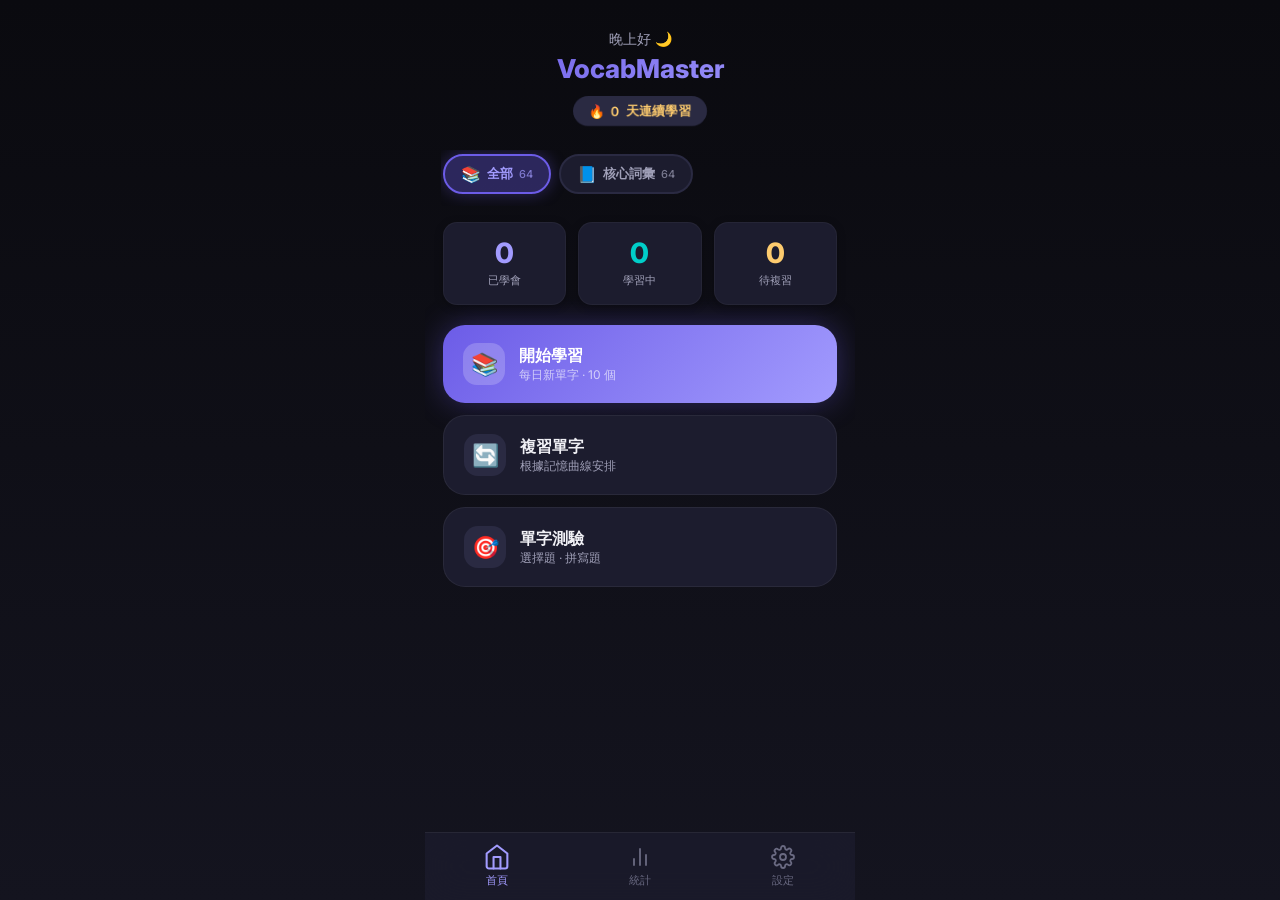
==== index.html @ f0d04a96 "Add files via upload" ====
<!DOCTYPE html>
<html lang="zh-TW" data-theme="dark">
<head>
  <meta charset="UTF-8">
  <meta name="viewport" content="width=device-width, initial-scale=1.0, viewport-fit=cover, user-scalable=no, maximum-scale=1">
  <meta name="apple-mobile-web-app-capable" content="yes">
  <meta name="apple-mobile-web-app-status-bar-style" content="black-translucent">
  <meta name="theme-color" content="#0a0a0f">
  <meta name="description" content="VocabMaster — 在語境中高效記憶英語單字的智能背單字應用">
  <title>VocabMaster 背單字</title>
  <link rel="manifest" href="manifest.json">
  <link rel="icon" href="data:image/svg+xml,<svg xmlns='http://www.w3.org/2000/svg' viewBox='0 0 100 100'><text y='.9em' font-size='90'>📖</text></svg>">
  <link rel="apple-touch-icon" href="icons/icon-192.png">
  <link rel="stylesheet" href="style.css">
</head>
<body>
  <div id="app">
    <!-- ========== PAGES ========== -->
    <div class="pages">

      <!-- ── HOME ── -->
      <div id="page-home" class="page active">
        <div class="home-header">
          <p class="greeting" id="greeting">晚上好 👋</p>
          <h1>VocabMaster</h1>
          <div class="streak-badge" id="streak-badge">
            🔥 <span id="streak-count">0</span> 天連續學習
          </div>
        </div>

        <!-- 詞書選擇器 -->
        <div class="book-selector" id="book-selector">
          <!-- Dynamically filled -->
        </div>

        <div class="stats-grid">
          <div class="stat-card">
            <div class="stat-value" id="home-learned">0</div>
            <div class="stat-label">已學會</div>
          </div>
          <div class="stat-card">
            <div class="stat-value" id="home-learning">0</div>
            <div class="stat-label">學習中</div>
          </div>
          <div class="stat-card">
            <div class="stat-value" id="home-review">0</div>
            <div class="stat-label">待複習</div>
          </div>
        </div>

        <div class="action-btns">
          <button class="action-btn primary" id="btn-start-learn">
            <div class="btn-icon">📚</div>
            <div class="btn-text">
              開始學習
              <small>每日新單字 · <span id="daily-goal-display">10</span> 個</small>
            </div>
          </button>
          <button class="action-btn secondary" id="btn-start-review">
            <div class="btn-icon">🔄</div>
            <div class="btn-text">
              複習單字
              <small>根據記憶曲線安排</small>
            </div>
          </button>
          <button class="action-btn secondary" id="btn-start-quiz">
            <div class="btn-icon">🎯</div>
            <div class="btn-text">
              單字測驗
              <small>選擇題 · 拼寫題</small>
            </div>
          </button>
        </div>
      </div>

      <!-- ── LEARN ── -->
      <div id="page-learn" class="page">
        <div class="learn-header">
          <button class="back-btn" id="learn-back">←</button>
          <div class="progress-bar-container">
            <div class="progress-bar-fill" id="learn-progress" style="width: 0%"></div>
          </div>
          <span class="learn-counter" id="learn-counter">0/10</span>
        </div>

        <div id="learn-content">
          <!-- Dynamically filled -->
        </div>
      </div>

      <!-- ── QUIZ ── -->
      <div id="page-quiz" class="page">
        <div class="learn-header">
          <button class="back-btn" id="quiz-back">←</button>
          <div class="progress-bar-container">
            <div class="progress-bar-fill" id="quiz-progress" style="width: 0%"></div>
          </div>
          <span class="learn-counter" id="quiz-counter">0/10</span>
        </div>

        <div id="quiz-content">
          <!-- Dynamically filled -->
        </div>
      </div>

      <!-- ── STATS ── -->
      <div id="page-stats" class="page">
        <div class="stats-header">
          <h2>📊 學習統計</h2>
        </div>

        <div class="chart-container">
          <h3>過去 7 天學習量</h3>
          <canvas id="stats-chart"></canvas>
        </div>

        <div class="stats-grid" style="margin-bottom: 20px;">
          <div class="stat-card">
            <div class="stat-value" id="stats-total">0</div>
            <div class="stat-label">總單字量</div>
          </div>
          <div class="stat-card">
            <div class="stat-value" id="stats-mastered">0</div>
            <div class="stat-label">已掌握</div>
          </div>
          <div class="stat-card">
            <div class="stat-value" id="stats-accuracy">0%</div>
            <div class="stat-label">正確率</div>
          </div>
        </div>

        <div class="word-list-section">
          <h3>單字列表</h3>
          <div class="word-list-tabs">
            <button class="wl-tab active" data-filter="all">全部</button>
            <button class="wl-tab" data-filter="mastered">已掌握</button>
            <button class="wl-tab" data-filter="learning">學習中</button>
            <button class="wl-tab" data-filter="new">待學習</button>
          </div>
          <div class="word-list-items" id="word-list-items">
            <!-- Dynamically filled -->
          </div>
        </div>
      </div>

      <!-- ── SETTINGS ── -->
      <div id="page-settings" class="page">
        <div class="settings-header">
          <h2>⚙️ 設定</h2>
        </div>

        <div class="settings-group">
          <div class="setting-item">
            <div class="setting-label">
              <span>每日學習量</span>
              <small>每天學習的新單字數</small>
            </div>
            <div class="stepper">
              <button id="daily-minus">−</button>
              <span class="stepper-value" id="daily-value">10</span>
              <button id="daily-plus">+</button>
            </div>
          </div>
          <div class="setting-item">
            <div class="setting-label">
              <span>深色模式</span>
              <small>保護眼睛</small>
            </div>
            <label class="toggle">
              <input type="checkbox" id="toggle-dark" checked>
              <div class="toggle-slider"></div>
            </label>
          </div>
          <div class="setting-item">
            <div class="setting-label">
              <span>發音口音</span>
              <small>朗讀時的口音選擇</small>
            </div>
            <select class="setting-select" id="voice-select">
              <option value="en-US">美式英語</option>
              <option value="en-GB">英式英語</option>
            </select>
          </div>
          <div class="setting-item">
            <div class="setting-label">
              <span>自動發音</span>
              <small>顯示單字時自動朗讀</small>
            </div>
            <label class="toggle">
              <input type="checkbox" id="toggle-auto-speak" checked>
              <div class="toggle-slider"></div>
            </label>
          </div>
        </div>

        <!-- 詞書管理 -->
        <div class="book-manager">
          <h3>📚 詞書管理</h3>
          <p>將單字分類到不同詞書，有系統地學習。</p>
          <div class="book-list" id="book-list">
            <!-- Dynamically filled -->
          </div>
          <button class="import-btn" id="create-book-btn" style="margin-top:12px;">+ 建立新詞書</button>
        </div>

        <!-- Import Section -->
        <div class="import-section">
          <h3>📥 匯入單字庫</h3>
          <p>支援 CSV / JSON 格式，或直接貼上文字，輕鬆擴充你的單字庫。</p>

          <!-- 目標詞書選擇 -->
          <div class="import-target">
            <label for="import-target-book">匯入到詞書：</label>
            <select class="setting-select" id="import-target-book">
              <!-- Dynamically filled -->
            </select>
          </div>

          <div class="import-area" id="import-drop-area">
            <div class="import-icon">📂</div>
            <p>點擊選擇檔案或拖放到此處</p>
            <p style="font-size:12px; margin-top:6px; color:var(--text-muted);">支援 .csv / .json / .txt</p>
            <input type="file" id="import-file-input" accept=".csv,.json,.txt" style="display:none">
          </div>

          <div style="text-align:center; margin: 12px 0; color:var(--text-muted); font-size:13px;">— 或 —</div>

          <textarea class="import-textarea" id="import-textarea" placeholder="直接貼上單字，每行一個：&#10;word | 中文意思&#10;hello | 你好&#10;world | 世界"></textarea>

          <button class="import-btn" id="import-btn">匯入單字</button>

          <div id="import-result"></div>

          <div class="format-hint">
            <span style="font-size:13px; font-weight:600;">支援的格式：</span>
            <code>CSV: word,meaning
hello,你好
world,世界

TXT: word | meaning
hello | 你好

JSON: [{"word":"hello","meanings":["你好"]}]</code>
          </div>
        </div>

        <div class="settings-group" style="margin-top:20px;">
          <div class="setting-item">
            <div class="setting-label">
              <span style="color:var(--danger);">重設學習進度</span>
              <small>清除所有學習記錄</small>
            </div>
            <button class="import-btn" style="width:auto; padding:10px 20px; font-size:14px; background:linear-gradient(135deg,#ff6b6b,#ee5a24);" id="reset-btn">重設</button>
          </div>
        </div>
      </div>

    </div><!-- /pages -->

    <!-- ========== TAB BAR ========== -->
    <nav class="tab-bar">
      <button class="tab-btn active" data-page="home" id="tab-home">
        <svg viewBox="0 0 24 24"><path d="M3 9l9-7 9 7v11a2 2 0 01-2 2H5a2 2 0 01-2-2z"/><polyline points="9 22 9 12 15 12 15 22"/></svg>
        首頁
      </button>
      <button class="tab-btn" data-page="stats" id="tab-stats">
        <svg viewBox="0 0 24 24"><path d="M18 20V10M12 20V4M6 20v-6"/></svg>
        統計
      </button>
      <button class="tab-btn" data-page="settings" id="tab-settings">
        <svg viewBox="0 0 24 24"><circle cx="12" cy="12" r="3"/><path d="M19.4 15a1.65 1.65 0 00.33 1.82l.06.06a2 2 0 010 2.83 2 2 0 01-2.83 0l-.06-.06a1.65 1.65 0 00-1.82-.33 1.65 1.65 0 00-1 1.51V21a2 2 0 01-4 0v-.09A1.65 1.65 0 009 19.4a1.65 1.65 0 00-1.82.33l-.06.06a2 2 0 01-2.83-2.83l.06-.06A1.65 1.65 0 004.68 15a1.65 1.65 0 00-1.51-1H3a2 2 0 010-4h.09A1.65 1.65 0 004.6 9a1.65 1.65 0 00-.33-1.82l-.06-.06a2 2 0 012.83-2.83l.06.06A1.65 1.65 0 009 4.68a1.65 1.65 0 001-1.51V3a2 2 0 014 0v.09a1.65 1.65 0 001 1.51 1.65 1.65 0 001.82-.33l.06-.06a2 2 0 012.83 2.83l-.06.06A1.65 1.65 0 0019.4 9a1.65 1.65 0 001.51 1H21a2 2 0 010 4h-.09a1.65 1.65 0 00-1.51 1z"/></svg>
        設定
      </button>
    </nav>
  </div>

  <!-- ========== CREATE BOOK MODAL ========== -->
  <div class="modal-overlay" id="modal-overlay">
    <div class="modal">
      <div class="modal-header">
        <h3>📚 建立新詞書</h3>
        <button class="modal-close" id="modal-close">✕</button>
      </div>
      <div class="modal-body">
        <label class="modal-label">詞書名稱</label>
        <input type="text" class="modal-input" id="new-book-name" placeholder="例如：TOEFL 核心詞彙" maxlength="20">
        <label class="modal-label">選擇圖示</label>
        <div class="icon-picker" id="icon-picker">
          <button class="icon-option active" data-icon="📗">📗</button>
          <button class="icon-option" data-icon="📕">📕</button>
          <button class="icon-option" data-icon="📙">📙</button>
          <button class="icon-option" data-icon="📓">📓</button>
          <button class="icon-option" data-icon="📒">📒</button>
          <button class="icon-option" data-icon="🎯">🎯</button>
          <button class="icon-option" data-icon="🏆">🏆</button>
          <button class="icon-option" data-icon="💼">💼</button>
          <button class="icon-option" data-icon="🎓">🎓</button>
          <button class="icon-option" data-icon="🌍">🌍</button>
          <button class="icon-option" data-icon="✈️">✈️</button>
          <button class="icon-option" data-icon="💡">💡</button>
        </div>
      </div>
      <button class="import-btn" id="confirm-create-book" style="width:100%;">建立詞書</button>
    </div>
  </div>

  <!-- ========== TOAST ========== -->
  <div class="toast" id="toast"></div>

  <!-- ========== SCRIPTS ========== -->
  <script type="module" src="app.js"></script>
</body>
</html>
---- style.css ----
/* ===================================================================
   VocabMaster — 背單字 App Design System
   iOS‑like spring animations · Dark‑first theme · Mobile PWA
   =================================================================== */

/* ---------- Google Font ---------- */
@import url('https://fonts.googleapis.com/css2?family=Inter:wght@400;500;600;700;800&display=swap');

/* ---------- CSS Custom Properties ---------- */
:root {
  /* ── colours (dark theme — default) ── */
  --bg-primary:    #0a0a0f;
  --bg-secondary:  #14141f;
  --bg-card:       #1c1c2e;
  --bg-card-hover: #24243a;
  --bg-elevated:   #2a2a42;
  --bg-glass:      rgba(28, 28, 46, 0.75);

  --text-primary:   #f0f0f5;
  --text-secondary: #a0a0b8;
  --text-muted:     #6a6a82;

  --accent:         #6c5ce7;
  --accent-light:   #a29bfe;
  --accent-glow:    rgba(108, 92, 231, 0.35);

  --success:        #00cec9;
  --success-glow:   rgba(0, 206, 201, 0.3);
  --warning:        #fdcb6e;
  --danger:         #ff6b6b;
  --danger-glow:    rgba(255, 107, 107, 0.3);

  --gradient-primary: linear-gradient(135deg, #6c5ce7, #a29bfe);
  --gradient-warm:    linear-gradient(135deg, #fd79a8, #fdcb6e);
  --gradient-cool:    linear-gradient(135deg, #00cec9, #6c5ce7);
  --gradient-bg:      linear-gradient(180deg, #0a0a0f 0%, #14141f 100%);

  /* ── spacing & radius ── */
  --radius-sm:  8px;
  --radius-md:  14px;
  --radius-lg:  22px;
  --radius-xl:  28px;
  --radius-full: 9999px;

  /* ── shadows ── */
  --shadow-sm:   0 2px 8px rgba(0,0,0,0.25);
  --shadow-md:   0 4px 20px rgba(0,0,0,0.35);
  --shadow-lg:   0 8px 40px rgba(0,0,0,0.45);
  --shadow-glow: 0 0 30px var(--accent-glow);

  /* ── iOS spring animation (CSS approximation via cubic‑bezier) ── */
  --spring:          cubic-bezier(0.34, 1.56, 0.64, 1);
  --spring-soft:     cubic-bezier(0.25, 1.2, 0.5, 1);
  --spring-bounce:   cubic-bezier(0.18, 1.8, 0.5, 1);
  --spring-gentle:   cubic-bezier(0.22, 1.0, 0.36, 1);
  --ease-out-expo:   cubic-bezier(0.16, 1, 0.3, 1);

  /* ── layout ── */
  --safe-top:    env(safe-area-inset-top, 0px);
  --safe-bottom: env(safe-area-inset-bottom, 0px);
  --tab-height:  68px;
  --max-width:   430px;

  /* ── font ── */
  --font: 'Inter', -apple-system, BlinkMacSystemFont, 'Segoe UI', sans-serif;
}

/* ---------- Light Theme ---------- */
[data-theme="light"] {
  --bg-primary:    #f5f5fa;
  --bg-secondary:  #ededf5;
  --bg-card:       #ffffff;
  --bg-card-hover: #f0f0f8;
  --bg-elevated:   #e8e8f2;
  --bg-glass:      rgba(255, 255, 255, 0.8);

  --text-primary:   #1a1a2e;
  --text-secondary: #5a5a72;
  --text-muted:     #9a9ab0;

  --shadow-sm:   0 2px 8px rgba(0,0,0,0.08);
  --shadow-md:   0 4px 20px rgba(0,0,0,0.10);
  --shadow-lg:   0 8px 40px rgba(0,0,0,0.12);
  --gradient-bg: linear-gradient(180deg, #f5f5fa 0%, #ededf5 100%);
}

/* ---------- Reset & Base ---------- */
*, *::before, *::after { box-sizing: border-box; margin: 0; padding: 0; }

html {
  font-size: 16px;
  -webkit-text-size-adjust: 100%;
  -webkit-tap-highlight-color: transparent;
}

body {
  font-family: var(--font);
  background: var(--gradient-bg);
  color: var(--text-primary);
  min-height: 100dvh;
  overflow-x: hidden;
  -webkit-font-smoothing: antialiased;
  user-select: none;
  -webkit-user-select: none;
}

/* ---------- App Shell ---------- */
#app {
  position: relative;
  max-width: var(--max-width);
  margin: 0 auto;
  min-height: 100dvh;
  display: flex;
  flex-direction: column;
  overflow: hidden;
}

/* ---------- Pages Container ---------- */
.pages {
  flex: 1;
  position: relative;
  overflow: hidden;
  padding-bottom: var(--tab-height);
}

.page {
  position: absolute;
  inset: 0;
  padding: 20px 18px;
  padding-top: calc(var(--safe-top) + 20px);
  padding-bottom: calc(var(--tab-height) + 20px);
  overflow-y: auto;
  overflow-x: hidden;
  transform: translateY(30px) scale(0.96);
  opacity: 0;
  visibility: hidden;
  transition: transform 0.5s var(--spring),
              opacity 0.35s var(--ease-out-expo),
              visibility 0s 0.5s;
  will-change: transform, opacity;
  -webkit-overflow-scrolling: touch;
}

.page.active {
  transform: translateY(0) scale(1);
  opacity: 1;
  visibility: visible;
  transition: transform 0.5s var(--spring),
              opacity 0.35s var(--ease-out-expo),
              visibility 0s 0s;
}

/* ---------- Tab Bar ---------- */
.tab-bar {
  position: fixed;
  bottom: 0;
  left: 50%;
  transform: translateX(-50%);
  width: 100%;
  max-width: var(--max-width);
  height: var(--tab-height);
  padding-bottom: var(--safe-bottom);
  display: flex;
  align-items: center;
  justify-content: space-around;
  background: var(--bg-glass);
  backdrop-filter: blur(20px);
  -webkit-backdrop-filter: blur(20px);
  border-top: 1px solid rgba(255,255,255,0.06);
  z-index: 100;
}

.tab-btn {
  display: flex;
  flex-direction: column;
  align-items: center;
  gap: 4px;
  background: none;
  border: none;
  color: var(--text-muted);
  font-size: 11px;
  font-weight: 500;
  font-family: var(--font);
  padding: 6px 14px;
  cursor: pointer;
  transition: color 0.3s, transform 0.4s var(--spring);
  -webkit-tap-highlight-color: transparent;
}

.tab-btn svg {
  width: 24px;
  height: 24px;
  stroke: currentColor;
  fill: none;
  stroke-width: 1.8;
  stroke-linecap: round;
  stroke-linejoin: round;
  transition: transform 0.4s var(--spring-bounce);
}

.tab-btn.active {
  color: var(--accent-light);
}

.tab-btn.active svg {
  transform: scale(1.15);
}

.tab-btn:active {
  transform: scale(0.88);
}

/* ---------- Cards ---------- */
.card {
  background: var(--bg-card);
  border-radius: var(--radius-lg);
  padding: 20px;
  box-shadow: var(--shadow-sm);
  border: 1px solid rgba(255,255,255,0.04);
  transition: transform 0.4s var(--spring),
              box-shadow 0.3s;
}

.card:active {
  transform: scale(0.97);
}

.card-glow {
  box-shadow: var(--shadow-glow);
}

/* ---------- Home Page ---------- */
.home-header {
  text-align: center;
  padding: 10px 0 24px;
}

.home-header .greeting {
  font-size: 14px;
  color: var(--text-secondary);
  margin-bottom: 4px;
}

.home-header h1 {
  font-size: 26px;
  font-weight: 800;
  background: var(--gradient-primary);
  -webkit-background-clip: text;
  -webkit-text-fill-color: transparent;
  background-clip: text;
}

.streak-badge {
  display: inline-flex;
  align-items: center;
  gap: 6px;
  margin-top: 12px;
  padding: 6px 16px;
  background: var(--bg-elevated);
  border-radius: var(--radius-full);
  font-size: 13px;
  font-weight: 600;
  color: var(--warning);
  animation: badge-in 0.6s var(--spring-bounce) both;
}

@keyframes badge-in {
  from { transform: scale(0) rotate(-20deg); opacity: 0; }
  to   { transform: scale(1) rotate(0); opacity: 1; }
}

.stats-grid {
  display: grid;
  grid-template-columns: repeat(3, 1fr);
  gap: 12px;
  margin: 16px 0;
}

.stat-card {
  background: var(--bg-card);
  border-radius: var(--radius-md);
  padding: 16px 12px;
  text-align: center;
  box-shadow: var(--shadow-sm);
  border: 1px solid rgba(255,255,255,0.04);
  animation: stat-pop 0.5s var(--spring-bounce) both;
}

.stat-card:nth-child(1) { animation-delay: 0.05s; }
.stat-card:nth-child(2) { animation-delay: 0.1s; }
.stat-card:nth-child(3) { animation-delay: 0.15s; }

@keyframes stat-pop {
  from { transform: translateY(20px) scale(0.8); opacity: 0; }
  to   { transform: translateY(0) scale(1); opacity: 1; }
}

.stat-card .stat-value {
  font-size: 28px;
  font-weight: 800;
  line-height: 1;
}

.stat-card .stat-label {
  font-size: 11px;
  color: var(--text-secondary);
  margin-top: 6px;
  font-weight: 500;
}

.stat-card:nth-child(1) .stat-value { color: var(--accent-light); }
.stat-card:nth-child(2) .stat-value { color: var(--success); }
.stat-card:nth-child(3) .stat-value { color: var(--warning); }

/* action buttons on home */
.action-btns {
  display: flex;
  flex-direction: column;
  gap: 12px;
  margin-top: 20px;
}

.action-btn {
  display: flex;
  align-items: center;
  gap: 14px;
  width: 100%;
  padding: 18px 20px;
  border: none;
  border-radius: var(--radius-lg);
  font-family: var(--font);
  font-size: 16px;
  font-weight: 700;
  cursor: pointer;
  transition: transform 0.4s var(--spring),
              box-shadow 0.3s;
  -webkit-tap-highlight-color: transparent;
}

.action-btn:active {
  transform: scale(0.95) !important;
}

.action-btn.primary {
  background: var(--gradient-primary);
  color: #fff;
  box-shadow: var(--shadow-glow);
}

.action-btn.secondary {
  background: var(--bg-card);
  color: var(--text-primary);
  border: 1px solid rgba(255,255,255,0.06);
}

.action-btn .btn-icon {
  width: 42px;
  height: 42px;
  border-radius: var(--radius-md);
  display: flex;
  align-items: center;
  justify-content: center;
  font-size: 22px;
  flex-shrink: 0;
}

.action-btn.primary .btn-icon {
  background: rgba(255,255,255,0.2);
}

.action-btn.secondary .btn-icon {
  background: var(--bg-elevated);
}

.action-btn .btn-text {
  display: flex;
  flex-direction: column;
  text-align: left;
}

.action-btn .btn-text small {
  font-size: 12px;
  font-weight: 400;
  color: rgba(255,255,255,0.65);
}

.action-btn.secondary .btn-text small {
  color: var(--text-secondary);
}

/* ---------- Learning Page ---------- */
.learn-header {
  display: flex;
  align-items: center;
  justify-content: space-between;
  margin-bottom: 16px;
}

.learn-header .back-btn {
  background: none;
  border: none;
  color: var(--text-secondary);
  font-size: 26px;
  cursor: pointer;
  padding: 4px;
  transition: transform 0.3s var(--spring);
  -webkit-tap-highlight-color: transparent;
}

.learn-header .back-btn:active { transform: scale(0.85); }

.progress-bar-container {
  flex: 1;
  margin: 0 12px;
  height: 6px;
  background: var(--bg-elevated);
  border-radius: var(--radius-full);
  overflow: hidden;
}

.progress-bar-fill {
  height: 100%;
  background: var(--gradient-primary);
  border-radius: var(--radius-full);
  transition: width 0.6s var(--spring-soft);
}

.learn-counter {
  font-size: 13px;
  color: var(--text-secondary);
  font-weight: 600;
  white-space: nowrap;
}

/* Word Card */
.word-card-area {
  perspective: 1000px;
  margin: 16px 0;
}

.word-card {
  background: var(--bg-card);
  border-radius: var(--radius-xl);
  padding: 32px 24px;
  text-align: center;
  box-shadow: var(--shadow-md);
  border: 1px solid rgba(255,255,255,0.04);
  transform-style: preserve-3d;
  transition: transform 0.55s var(--spring);
}

.word-card.bounce-in {
  animation: card-bounce-in 0.55s var(--spring-bounce) both;
}

@keyframes card-bounce-in {
  0%   { transform: scale(0.4) translateY(80px) rotateX(15deg); opacity: 0; }
  100% { transform: scale(1) translateY(0) rotateX(0); opacity: 1; }
}

.word-card .word-text {
  font-size: 36px;
  font-weight: 800;
  margin-bottom: 6px;
  letter-spacing: -0.5px;
}

.word-card .word-phonetic {
  font-size: 16px;
  color: var(--text-secondary);
  margin-bottom: 4px;
}

.word-card .word-pos {
  font-size: 13px;
  color: var(--accent-light);
  font-weight: 600;
  display: inline-block;
  padding: 3px 10px;
  background: var(--accent-glow);
  border-radius: var(--radius-full);
  margin-bottom: 12px;
}

.word-card .speak-btn {
  background: none;
  border: none;
  font-size: 28px;
  cursor: pointer;
  padding: 8px;
  color: var(--accent-light);
  transition: transform 0.4s var(--spring-bounce);
  -webkit-tap-highlight-color: transparent;
}

.word-card .speak-btn:active {
  transform: scale(1.3);
}

/* Meanings (revealed) */
.meanings-area {
  margin-top: 20px;
  background: var(--bg-card);
  border-radius: var(--radius-lg);
  padding: 20px;
  box-shadow: var(--shadow-sm);
  border: 1px solid rgba(255,255,255,0.04);
}

.meanings-area.hidden { display: none; }

.meanings-area h3 {
  font-size: 13px;
  color: var(--text-muted);
  font-weight: 600;
  text-transform: uppercase;
  letter-spacing: 1px;
  margin-bottom: 10px;
}

.meaning-item {
  font-size: 20px;
  font-weight: 700;
  margin-bottom: 6px;
  animation: slide-in 0.4s var(--spring) both;
}

.meaning-item:nth-child(2) { animation-delay: 0.06s; }
.meaning-item:nth-child(3) { animation-delay: 0.12s; }

@keyframes slide-in {
  from { transform: translateX(-20px); opacity: 0; }
  to   { transform: translateX(0); opacity: 1; }
}

/* examples */
.examples-area {
  margin-top: 16px;
}

.example-item {
  background: var(--bg-card);
  border-radius: var(--radius-md);
  padding: 16px;
  margin-bottom: 10px;
  border: 1px solid rgba(255,255,255,0.04);
  animation: example-in 0.4s var(--spring) both;
}

.example-item:nth-child(1) { animation-delay: 0.1s; }
.example-item:nth-child(2) { animation-delay: 0.2s; }
.example-item:nth-child(3) { animation-delay: 0.3s; }

@keyframes example-in {
  from { transform: translateY(16px) scale(0.95); opacity: 0; }
  to   { transform: translateY(0) scale(1); opacity: 1; }
}

.example-item .example-en {
  font-size: 15px;
  line-height: 1.5;
  color: var(--text-primary);
  margin-bottom: 6px;
}

.example-item .example-en mark {
  background: var(--accent-glow);
  color: var(--accent-light);
  font-weight: 700;
  padding: 1px 4px;
  border-radius: 4px;
}

.example-item .example-zh {
  font-size: 13px;
  color: var(--text-secondary);
  line-height: 1.4;
}

/* root info */
.root-info {
  margin-top: 14px;
  padding: 14px 16px;
  background: var(--bg-elevated);
  border-radius: var(--radius-md);
  font-size: 13px;
  color: var(--text-secondary);
  display: flex;
  align-items: center;
  gap: 8px;
  animation: slide-in 0.4s var(--spring) 0.35s both;
}

.root-info .root-icon {
  font-size: 18px;
}

/* Rating Buttons */
.rating-btns {
  display: flex;
  gap: 10px;
  margin-top: 20px;
}

.rating-btns.hidden { display: none; }

.rate-btn {
  flex: 1;
  padding: 16px 8px;
  border: none;
  border-radius: var(--radius-lg);
  font-family: var(--font);
  font-size: 14px;
  font-weight: 700;
  cursor: pointer;
  transition: transform 0.4s var(--spring),
              box-shadow 0.3s;
  -webkit-tap-highlight-color: transparent;
  animation: rate-pop 0.4s var(--spring-bounce) both;
}

.rate-btn:nth-child(1) { animation-delay: 0.15s; }
.rate-btn:nth-child(2) { animation-delay: 0.2s; }
.rate-btn:nth-child(3) { animation-delay: 0.25s; }

@keyframes rate-pop {
  from { transform: translateY(30px) scale(0.7); opacity: 0; }
  to   { transform: translateY(0) scale(1); opacity: 1; }
}

.rate-btn:active {
  transform: scale(0.9) !important;
}

.rate-btn.know {
  background: var(--success);
  color: #0a0a0f;
  box-shadow: 0 4px 20px var(--success-glow);
}

.rate-btn.fuzzy {
  background: var(--warning);
  color: #0a0a0f;
}

.rate-btn.unknown {
  background: var(--danger);
  color: #fff;
  box-shadow: 0 4px 20px var(--danger-glow);
}

.rate-btn span {
  display: block;
  font-size: 22px;
  margin-bottom: 4px;
}

.reveal-btn {
  width: 100%;
  padding: 18px;
  margin-top: 20px;
  border: none;
  border-radius: var(--radius-lg);
  background: var(--gradient-primary);
  color: #fff;
  font-family: var(--font);
  font-size: 16px;
  font-weight: 700;
  cursor: pointer;
  box-shadow: var(--shadow-glow);
  transition: transform 0.4s var(--spring);
  -webkit-tap-highlight-color: transparent;
}

.reveal-btn:active { transform: scale(0.94); }
.reveal-btn.hidden { display: none; }

/* ---------- Quiz Page ---------- */
.quiz-question {
  font-size: 14px;
  color: var(--text-secondary);
  text-align: center;
  margin-bottom: 10px;
}

.quiz-word-display {
  text-align: center;
  font-size: 32px;
  font-weight: 800;
  margin-bottom: 24px;
  animation: card-bounce-in 0.5s var(--spring-bounce) both;
}

.quiz-options {
  display: flex;
  flex-direction: column;
  gap: 10px;
}

.quiz-option {
  width: 100%;
  padding: 16px 20px;
  border: 2px solid var(--bg-elevated);
  border-radius: var(--radius-lg);
  background: var(--bg-card);
  color: var(--text-primary);
  font-family: var(--font);
  font-size: 16px;
  font-weight: 600;
  cursor: pointer;
  text-align: left;
  transition: transform 0.3s var(--spring),
              border-color 0.3s,
              background 0.3s;
  -webkit-tap-highlight-color: transparent;
  animation: option-in 0.4s var(--spring) both;
}

.quiz-option:nth-child(1) { animation-delay: 0.05s; }
.quiz-option:nth-child(2) { animation-delay: 0.1s; }
.quiz-option:nth-child(3) { animation-delay: 0.15s; }
.quiz-option:nth-child(4) { animation-delay: 0.2s; }

@keyframes option-in {
  from { transform: translateX(-24px) scale(0.94); opacity: 0; }
  to   { transform: translateX(0) scale(1); opacity: 1; }
}

.quiz-option:active { transform: scale(0.96); }

.quiz-option.correct {
  border-color: var(--success);
  background: rgba(0,206,201,0.12);
  animation: correct-pop 0.45s var(--spring-bounce);
}

@keyframes correct-pop {
  0%   { transform: scale(1); }
  50%  { transform: scale(1.04); }
  100% { transform: scale(1); }
}

.quiz-option.wrong {
  border-color: var(--danger);
  background: rgba(255,107,107,0.12);
  animation: shake 0.5s var(--spring);
}

@keyframes shake {
  0%, 100% { transform: translateX(0); }
  20%      { transform: translateX(-8px); }
  40%      { transform: translateX(8px); }
  60%      { transform: translateX(-6px); }
  80%      { transform: translateX(4px); }
}

/* Spelling */
.spell-input-area {
  margin-top: 20px;
  display: flex;
  gap: 8px;
}

.spell-input {
  flex: 1;
  padding: 16px 18px;
  border: 2px solid var(--bg-elevated);
  border-radius: var(--radius-lg);
  background: var(--bg-card);
  color: var(--text-primary);
  font-family: var(--font);
  font-size: 18px;
  font-weight: 600;
  outline: none;
  transition: border-color 0.3s;
}

.spell-input:focus {
  border-color: var(--accent);
}

.spell-submit {
  padding: 16px 20px;
  border: none;
  border-radius: var(--radius-lg);
  background: var(--gradient-primary);
  color: #fff;
  font-family: var(--font);
  font-size: 16px;
  font-weight: 700;
  cursor: pointer;
  transition: transform 0.3s var(--spring);
  -webkit-tap-highlight-color: transparent;
}

.spell-submit:active { transform: scale(0.92); }

.spell-result {
  margin-top: 14px;
  padding: 14px;
  border-radius: var(--radius-md);
  text-align: center;
  font-weight: 700;
  font-size: 15px;
}

.spell-result.correct-result {
  background: rgba(0,206,201,0.12);
  color: var(--success);
}

.spell-result.wrong-result {
  background: rgba(255,107,107,0.12);
  color: var(--danger);
}

/* ---------- Stats Page ---------- */
.stats-header {
  text-align: center;
  margin-bottom: 24px;
}

.stats-header h2 {
  font-size: 24px;
  font-weight: 800;
}

.chart-container {
  background: var(--bg-card);
  border-radius: var(--radius-lg);
  padding: 20px;
  margin-bottom: 16px;
  box-shadow: var(--shadow-sm);
  border: 1px solid rgba(255,255,255,0.04);
}

.chart-container h3 {
  font-size: 14px;
  color: var(--text-secondary);
  margin-bottom: 14px;
  font-weight: 600;
}

.chart-container canvas {
  width: 100%;
  height: 180px;
}

.word-list-section {
  margin-top: 20px;
}

.word-list-section h3 {
  font-size: 16px;
  font-weight: 700;
  margin-bottom: 12px;
}

.word-list-tabs {
  display: flex;
  gap: 8px;
  margin-bottom: 14px;
}

.wl-tab {
  padding: 8px 16px;
  border: none;
  border-radius: var(--radius-full);
  background: var(--bg-elevated);
  color: var(--text-secondary);
  font-family: var(--font);
  font-size: 13px;
  font-weight: 600;
  cursor: pointer;
  transition: all 0.3s var(--spring);
  -webkit-tap-highlight-color: transparent;
}

.wl-tab.active {
  background: var(--gradient-primary);
  color: #fff;
}

.wl-tab:active { transform: scale(0.93); }

.word-list-items {
  display: flex;
  flex-direction: column;
  gap: 8px;
  max-height: 300px;
  overflow-y: auto;
}

.wl-item {
  display: flex;
  align-items: center;
  justify-content: space-between;
  padding: 14px 16px;
  background: var(--bg-card);
  border-radius: var(--radius-md);
  border: 1px solid rgba(255,255,255,0.04);
  animation: slide-in 0.35s var(--spring) both;
}

.wl-item .wl-word {
  font-weight: 700;
  font-size: 16px;
}

.wl-item .wl-meaning {
  font-size: 13px;
  color: var(--text-secondary);
}

.wl-item .wl-status {
  font-size: 11px;
  font-weight: 600;
  padding: 3px 10px;
  border-radius: var(--radius-full);
}

.wl-status.mastered { background: rgba(0,206,201,0.15); color: var(--success); }
.wl-status.learning { background: rgba(253,203,110,0.15); color: var(--warning); }
.wl-status.new-word { background: var(--accent-glow); color: var(--accent-light); }

/* ---------- Settings Page ---------- */
.settings-header {
  text-align: center;
  margin-bottom: 24px;
}

.settings-header h2 {
  font-size: 24px;
  font-weight: 800;
}

.settings-group {
  background: var(--bg-card);
  border-radius: var(--radius-lg);
  padding: 4px 0;
  margin-bottom: 16px;
  box-shadow: var(--shadow-sm);
  border: 1px solid rgba(255,255,255,0.04);
}

.setting-item {
  display: flex;
  align-items: center;
  justify-content: space-between;
  padding: 16px 20px;
  border-bottom: 1px solid rgba(255,255,255,0.04);
}

.setting-item:last-child {
  border-bottom: none;
}

.setting-item .setting-label {
  display: flex;
  flex-direction: column;
  gap: 2px;
}

.setting-item .setting-label span:first-child {
  font-weight: 600;
  font-size: 15px;
}

.setting-item .setting-label small {
  font-size: 12px;
  color: var(--text-muted);
}

/* Toggle Switch */
.toggle {
  position: relative;
  width: 52px;
  height: 30px;
  flex-shrink: 0;
}

.toggle input { opacity: 0; width: 0; height: 0; }

.toggle-slider {
  position: absolute;
  inset: 0;
  background: var(--bg-elevated);
  border-radius: var(--radius-full);
  cursor: pointer;
  transition: background 0.35s;
}

.toggle-slider::before {
  content: '';
  position: absolute;
  width: 24px;
  height: 24px;
  left: 3px;
  bottom: 3px;
  background: #fff;
  border-radius: 50%;
  transition: transform 0.35s var(--spring-bounce);
  box-shadow: 0 1px 4px rgba(0,0,0,0.2);
}

.toggle input:checked + .toggle-slider {
  background: var(--accent);
}

.toggle input:checked + .toggle-slider::before {
  transform: translateX(22px);
}

/* Stepper */
.stepper {
  display: flex;
  align-items: center;
  gap: 12px;
}

.stepper button {
  width: 32px;
  height: 32px;
  border-radius: 50%;
  border: none;
  background: var(--bg-elevated);
  color: var(--text-primary);
  font-size: 18px;
  font-weight: 700;
  cursor: pointer;
  transition: transform 0.3s var(--spring-bounce);
  -webkit-tap-highlight-color: transparent;
}

.stepper button:active { transform: scale(0.85); }

.stepper .stepper-value {
  font-size: 18px;
  font-weight: 700;
  min-width: 30px;
  text-align: center;
}

/* select */
.setting-select {
  padding: 8px 12px;
  border-radius: var(--radius-sm);
  border: 1px solid var(--bg-elevated);
  background: var(--bg-secondary);
  color: var(--text-primary);
  font-family: var(--font);
  font-size: 14px;
  font-weight: 600;
  outline: none;
}

/* ---------- Import Page ---------- */
.import-section {
  margin-top: 16px;
}

.import-section h3 {
  font-size: 16px;
  font-weight: 700;
  margin-bottom: 8px;
}

.import-section p {
  font-size: 13px;
  color: var(--text-secondary);
  margin-bottom: 14px;
  line-height: 1.5;
}

.import-area {
  position: relative;
  background: var(--bg-card);
  border: 2px dashed var(--bg-elevated);
  border-radius: var(--radius-lg);
  padding: 24px;
  text-align: center;
  transition: border-color 0.3s, background 0.3s;
  cursor: pointer;
}

.import-area:hover, .import-area.dragover {
  border-color: var(--accent);
  background: var(--accent-glow);
}

.import-area .import-icon {
  font-size: 40px;
  margin-bottom: 10px;
}

.import-area p {
  color: var(--text-secondary);
  font-size: 14px;
}

.import-textarea {
  width: 100%;
  min-height: 140px;
  padding: 16px;
  border: 2px solid var(--bg-elevated);
  border-radius: var(--radius-lg);
  background: var(--bg-card);
  color: var(--text-primary);
  font-family: var(--font);
  font-size: 14px;
  line-height: 1.6;
  resize: vertical;
  outline: none;
  transition: border-color 0.3s;
}

.import-textarea:focus {
  border-color: var(--accent);
}

.import-textarea::placeholder {
  color: var(--text-muted);
}

.import-btn {
  width: 100%;
  padding: 16px;
  margin-top: 12px;
  border: none;
  border-radius: var(--radius-lg);
  background: var(--gradient-primary);
  color: #fff;
  font-family: var(--font);
  font-size: 16px;
  font-weight: 700;
  cursor: pointer;
  transition: transform 0.4s var(--spring);
  -webkit-tap-highlight-color: transparent;
}

.import-btn:active { transform: scale(0.95); }

.import-result {
  margin-top: 12px;
  padding: 12px;
  border-radius: var(--radius-md);
  text-align: center;
  font-weight: 600;
  font-size: 14px;
  animation: slide-in 0.3s var(--spring);
}

.import-result.success {
  background: rgba(0,206,201,0.12);
  color: var(--success);
}

.import-result.error {
  background: rgba(255,107,107,0.12);
  color: var(--danger);
}

.format-hint {
  background: var(--bg-card);
  border-radius: var(--radius-md);
  padding: 14px 16px;
  margin-top: 14px;
  border: 1px solid rgba(255,255,255,0.04);
}

.format-hint code {
  display: block;
  font-size: 12px;
  color: var(--accent-light);
  background: var(--bg-elevated);
  padding: 10px 12px;
  border-radius: var(--radius-sm);
  margin-top: 8px;
  line-height: 1.7;
  white-space: pre-wrap;
  word-break: break-all;
}

/* ---------- Word Book Selector ---------- */
.book-selector {
  display: flex;
  gap: 8px;
  overflow-x: auto;
  padding: 4px 2px 12px;
  margin: 0 -2px;
  scrollbar-width: none;
  -ms-overflow-style: none;
}

.book-selector::-webkit-scrollbar { display: none; }

.book-chip {
  flex-shrink: 0;
  display: inline-flex;
  align-items: center;
  gap: 6px;
  padding: 8px 16px;
  border: 2px solid var(--bg-elevated);
  border-radius: var(--radius-full);
  background: var(--bg-card);
  color: var(--text-secondary);
  font-family: var(--font);
  font-size: 13px;
  font-weight: 600;
  cursor: pointer;
  transition: all 0.35s var(--spring);
  -webkit-tap-highlight-color: transparent;
  white-space: nowrap;
}

.book-chip:active { transform: scale(0.92); }

.book-chip.active {
  border-color: var(--accent);
  background: var(--accent-glow);
  color: var(--accent-light);
  box-shadow: 0 0 16px var(--accent-glow);
}

.book-chip .chip-icon { font-size: 16px; }
.book-chip .chip-count {
  font-size: 11px;
  opacity: 0.7;
  font-weight: 500;
}

/* ---------- Book Manager (Settings) ---------- */
.book-manager {
  margin-top: 16px;
  margin-bottom: 16px;
}

.book-manager h3 {
  font-size: 16px;
  font-weight: 700;
  margin-bottom: 8px;
}

.book-manager p {
  font-size: 13px;
  color: var(--text-secondary);
  margin-bottom: 14px;
  line-height: 1.5;
}

.book-list {
  display: flex;
  flex-direction: column;
  gap: 8px;
}

.book-list-item {
  display: flex;
  align-items: center;
  justify-content: space-between;
  padding: 14px 16px;
  background: var(--bg-card);
  border-radius: var(--radius-md);
  border: 1px solid rgba(255,255,255,0.04);
  animation: slide-in 0.35s var(--spring) both;
}

.book-list-item .book-info {
  display: flex;
  align-items: center;
  gap: 10px;
}

.book-list-item .book-icon {
  font-size: 22px;
}

.book-list-item .book-name {
  font-weight: 700;
  font-size: 15px;
}

.book-list-item .book-count {
  font-size: 12px;
  color: var(--text-muted);
}

.book-list-item .book-delete {
  width: 32px;
  height: 32px;
  border: none;
  border-radius: 50%;
  background: rgba(255,107,107,0.12);
  color: var(--danger);
  font-size: 16px;
  cursor: pointer;
  display: flex;
  align-items: center;
  justify-content: center;
  transition: transform 0.3s var(--spring), background 0.2s;
  -webkit-tap-highlight-color: transparent;
}

.book-list-item .book-delete:active {
  transform: scale(0.85);
  background: rgba(255,107,107,0.25);
}

/* ---------- Import Target ---------- */
.import-target {
  display: flex;
  align-items: center;
  gap: 10px;
  margin-bottom: 14px;
  padding: 12px 16px;
  background: var(--bg-card);
  border-radius: var(--radius-md);
  border: 1px solid rgba(255,255,255,0.04);
}

.import-target label {
  font-size: 14px;
  font-weight: 600;
  white-space: nowrap;
  color: var(--text-secondary);
}

.import-target select {
  flex: 1;
}

/* ---------- Create Book Modal ---------- */
.modal-overlay {
  position: fixed;
  inset: 0;
  background: rgba(0,0,0,0.6);
  backdrop-filter: blur(8px);
  -webkit-backdrop-filter: blur(8px);
  z-index: 200;
  display: flex;
  align-items: center;
  justify-content: center;
  opacity: 0;
  visibility: hidden;
  transition: opacity 0.3s, visibility 0s 0.3s;
}

.modal-overlay.active {
  opacity: 1;
  visibility: visible;
  transition: opacity 0.3s, visibility 0s 0s;
}

.modal {
  width: 90%;
  max-width: 380px;
  background: var(--bg-secondary);
  border-radius: var(--radius-xl);
  padding: 24px 20px;
  box-shadow: var(--shadow-lg);
  transform: scale(0.85) translateY(20px);
  transition: transform 0.45s var(--spring-bounce);
}

.modal-overlay.active .modal {
  transform: scale(1) translateY(0);
}

.modal-header {
  display: flex;
  align-items: center;
  justify-content: space-between;
  margin-bottom: 20px;
}

.modal-header h3 {
  font-size: 18px;
  font-weight: 800;
}

.modal-close {
  width: 32px;
  height: 32px;
  border: none;
  border-radius: 50%;
  background: var(--bg-elevated);
  color: var(--text-secondary);
  font-size: 16px;
  cursor: pointer;
  display: flex;
  align-items: center;
  justify-content: center;
  transition: transform 0.3s var(--spring);
  -webkit-tap-highlight-color: transparent;
}

.modal-close:active { transform: scale(0.85); }

.modal-label {
  display: block;
  font-size: 13px;
  font-weight: 600;
  color: var(--text-secondary);
  margin-bottom: 8px;
}

.modal-input {
  width: 100%;
  padding: 14px 16px;
  border: 2px solid var(--bg-elevated);
  border-radius: var(--radius-md);
  background: var(--bg-card);
  color: var(--text-primary);
  font-family: var(--font);
  font-size: 16px;
  font-weight: 600;
  outline: none;
  transition: border-color 0.3s;
  margin-bottom: 16px;
}

.modal-input:focus {
  border-color: var(--accent);
}

.modal-input::placeholder {
  color: var(--text-muted);
  font-weight: 400;
}

.icon-picker {
  display: grid;
  grid-template-columns: repeat(6, 1fr);
  gap: 8px;
  margin-bottom: 20px;
}

.icon-option {
  width: 44px;
  height: 44px;
  border: 2px solid var(--bg-elevated);
  border-radius: var(--radius-md);
  background: var(--bg-card);
  font-size: 22px;
  cursor: pointer;
  display: flex;
  align-items: center;
  justify-content: center;
  transition: all 0.3s var(--spring);
  -webkit-tap-highlight-color: transparent;
}

.icon-option:active { transform: scale(0.85); }

.icon-option.active {
  border-color: var(--accent);
  background: var(--accent-glow);
  box-shadow: 0 0 12px var(--accent-glow);
}

/* (Legacy modal styles removed — using new Create Book Modal above) */


/* ---------- Toast ---------- */
.toast {
  position: fixed;
  top: calc(var(--safe-top) + 16px);
  left: 50%;
  transform: translateX(-50%) translateY(-100px);
  padding: 12px 24px;
  background: var(--bg-card);
  color: var(--text-primary);
  border-radius: var(--radius-full);
  font-size: 14px;
  font-weight: 600;
  box-shadow: var(--shadow-lg);
  z-index: 300;
  transition: transform 0.5s var(--spring-bounce);
  white-space: nowrap;
}

.toast.show {
  transform: translateX(-50%) translateY(0);
}

/* ---------- Complete Screen ---------- */
.complete-screen {
  display: flex;
  flex-direction: column;
  align-items: center;
  justify-content: center;
  text-align: center;
  padding: 40px 20px;
}

.complete-emoji {
  font-size: 72px;
  animation: trophy-bounce 0.8s var(--spring-bounce);
}

@keyframes trophy-bounce {
  0%   { transform: scale(0) rotate(-30deg); }
  60%  { transform: scale(1.2) rotate(5deg); }
  100% { transform: scale(1) rotate(0); }
}

.complete-title {
  font-size: 28px;
  font-weight: 800;
  margin-top: 16px;
  background: var(--gradient-warm);
  -webkit-background-clip: text;
  -webkit-text-fill-color: transparent;
  background-clip: text;
}

.complete-subtitle {
  font-size: 15px;
  color: var(--text-secondary);
  margin-top: 8px;
}

.complete-stats {
  display: grid;
  grid-template-columns: 1fr 1fr;
  gap: 12px;
  width: 100%;
  margin-top: 28px;
}

.complete-stat-item {
  background: var(--bg-card);
  border-radius: var(--radius-md);
  padding: 16px;
  animation: stat-pop 0.5s var(--spring-bounce) both;
}

.complete-stat-item:nth-child(1) { animation-delay: 0.3s; }
.complete-stat-item:nth-child(2) { animation-delay: 0.4s; }

.complete-stat-item .cs-value {
  font-size: 32px;
  font-weight: 800;
  color: var(--accent-light);
}

.complete-stat-item .cs-label {
  font-size: 12px;
  color: var(--text-secondary);
  margin-top: 4px;
}

/* ---------- Scrollbar ---------- */
::-webkit-scrollbar { width: 4px; }
::-webkit-scrollbar-track { background: transparent; }
::-webkit-scrollbar-thumb { background: var(--bg-elevated); border-radius: 4px; }

/* ---------- Utility ---------- */
.hidden { display: none !important; }

.text-gradient {
  background: var(--gradient-primary);
  -webkit-background-clip: text;
  -webkit-text-fill-color: transparent;
  background-clip: text;
}

/* ---------- Ripple Effect (iOS-like feedback) ---------- */
.ripple {
  position: relative;
  overflow: hidden;
}

.ripple::after {
  content: '';
  position: absolute;
  inset: 0;
  background: radial-gradient(circle at var(--ripple-x, 50%) var(--ripple-y, 50%),
              rgba(255,255,255,0.15) 0%, transparent 60%);
  opacity: 0;
  transition: opacity 0.5s;
}

.ripple:active::after {
  opacity: 1;
  transition: opacity 0s;
}

/* ---------- iOS-like spring pull-down refresh indicator ---------- */
.pull-indicator {
  text-align: center;
  padding: 10px;
  font-size: 13px;
  color: var(--text-muted);
  transition: transform 0.5s var(--spring-bounce);
}

/* ---------- Empty state ---------- */
.empty-state {
  text-align: center;
  padding: 40px 20px;
  color: var(--text-muted);
}

.empty-state .empty-icon {
  font-size: 56px;
  margin-bottom: 12px;
}

.empty-state p {
  font-size: 15px;
  line-height: 1.6;
}
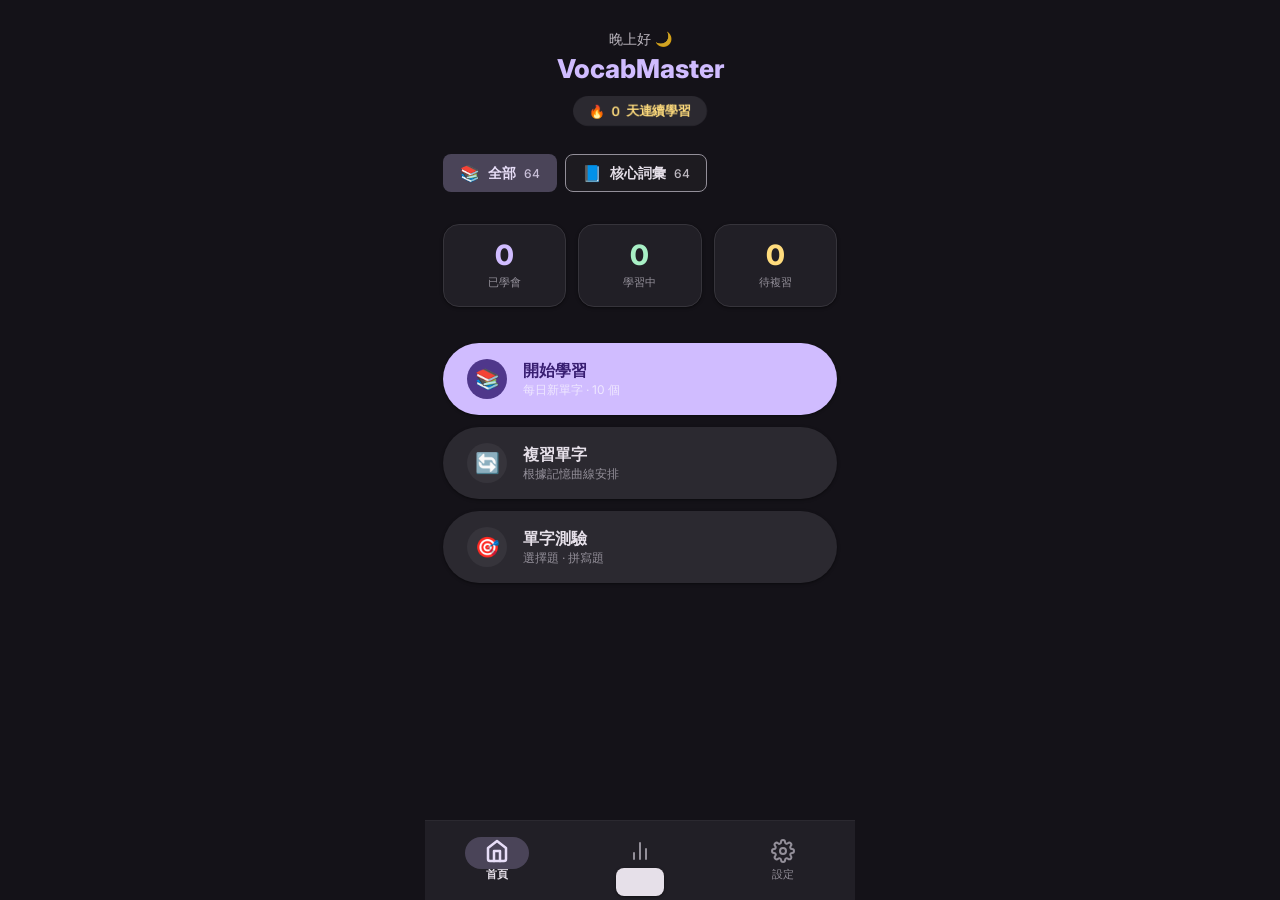
==== commit d6f23094: "Add files via upload" ====
--- a/index.html
+++ b/index.html
@@ -1,4 +1,5 @@
 <!DOCTYPE html>
+<!-- VocabMaster V4 - Material You Update -->
 <html lang="zh-TW" data-theme="dark">
 <head>
   <meta charset="UTF-8">
--- a/style.css
+++ b/style.css
@@ -7,46 +7,79 @@
 @import url('https://fonts.googleapis.com/css2?family=Inter:wght@400;500;600;700;800&display=swap');
 
 /* ---------- CSS Custom Properties ---------- */
+/* ---------- CSS Custom Properties (Material M3 approach) ---------- */
 :root {
-  /* ── colours (dark theme — default) ── */
-  --bg-primary:    #0a0a0f;
-  --bg-secondary:  #14141f;
-  --bg-card:       #1c1c2e;
-  --bg-card-hover: #24243a;
-  --bg-elevated:   #2a2a42;
-  --bg-glass:      rgba(28, 28, 46, 0.75);
-
-  --text-primary:   #f0f0f5;
-  --text-secondary: #a0a0b8;
-  --text-muted:     #6a6a82;
-
-  --accent:         #6c5ce7;
-  --accent-light:   #a29bfe;
-  --accent-glow:    rgba(108, 92, 231, 0.35);
-
-  --success:        #00cec9;
-  --success-glow:   rgba(0, 206, 201, 0.3);
-  --warning:        #fdcb6e;
-  --danger:         #ff6b6b;
-  --danger-glow:    rgba(255, 107, 107, 0.3);
-
-  --gradient-primary: linear-gradient(135deg, #6c5ce7, #a29bfe);
-  --gradient-warm:    linear-gradient(135deg, #fd79a8, #fdcb6e);
-  --gradient-cool:    linear-gradient(135deg, #00cec9, #6c5ce7);
-  --gradient-bg:      linear-gradient(180deg, #0a0a0f 0%, #14141f 100%);
-
-  /* ── spacing & radius ── */
+  /* ── M3 Seed: Deep Purple/Indigo Focus (Dark Theme Default) ── */
+  --md-sys-color-primary: #d0bcff;
+  --md-sys-color-on-primary: #381e72;
+  --md-sys-color-primary-container: #4f378b;
+  --md-sys-color-on-primary-container: #eaddff;
+  
+  --md-sys-color-secondary: #ccc2dc;
+  --md-sys-color-on-secondary: #332d41;
+  --md-sys-color-secondary-container: #4a4458;
+  --md-sys-color-on-secondary-container: #e8def8;
+
+  --md-sys-color-background: #141218;
+  --md-sys-color-on-background: #e6e0e9;
+  --md-sys-color-surface: #141218;
+  --md-sys-color-on-surface: #e6e0e9;
+  
+  --md-sys-color-surface-container-lowest: #0f0d13;
+  --md-sys-color-surface-container-low: #1d1b20;
+  --md-sys-color-surface-container: #211f26;
+  --md-sys-color-surface-container-high: #2b2930;
+  --md-sys-color-surface-container-highest: #36343b;
+
+  --md-sys-color-outline: #938f99;
+  --md-sys-color-outline-variant: #49454f;
+
+  /* Semantic / Status Colors */
+  --md-sys-color-error: #ffb4ab;
+  --md-sys-color-on-error: #690005;
+  --md-sys-color-success: #a8efc5;
+  --md-sys-color-on-success: #064023;
+  --md-sys-color-warning: #ffdc7d;
+  --md-sys-color-on-warning: #5c4200;
+
+  /* Legacy Maps to M3 for smooth transition */
+  --bg-primary:    var(--md-sys-color-background);
+  --bg-secondary:  var(--md-sys-color-surface-container-lowest);
+  --bg-card:       var(--md-sys-color-surface-container);
+  --bg-card-hover: var(--md-sys-color-surface-container-high);
+  --bg-elevated:   var(--md-sys-color-surface-container-high);
+  --bg-glass:      rgba(33, 31, 38, 0.85); /* surface-container */
+
+  --text-primary:   var(--md-sys-color-on-surface);
+  --text-secondary: var(--md-sys-color-outline);
+  --text-muted:     var(--md-sys-color-outline-variant);
+
+  --accent:         var(--md-sys-color-primary);
+  --accent-light:   var(--md-sys-color-primary-container);
+  --accent-glow:    rgba(208, 188, 255, 0.25);
+
+  --success:        var(--md-sys-color-success);
+  --success-glow:   rgba(168, 239, 197, 0.25);
+  --warning:        var(--md-sys-color-warning);
+  --danger:         var(--md-sys-color-error);
+  --danger-glow:    rgba(255, 180, 171, 0.25);
+
+  --gradient-primary: linear-gradient(135deg, var(--md-sys-color-primary-container), var(--md-sys-color-primary));
+  --gradient-warm:    linear-gradient(135deg, #ffb4ab, #ffdc7d);
+  --gradient-bg:      var(--md-sys-color-background);
+
+  /* ── spacing & radius (Material 3 heavily uses pill shapes) ── */
   --radius-sm:  8px;
-  --radius-md:  14px;
-  --radius-lg:  22px;
-  --radius-xl:  28px;
-  --radius-full: 9999px;
-
-  /* ── shadows ── */
-  --shadow-sm:   0 2px 8px rgba(0,0,0,0.25);
-  --shadow-md:   0 4px 20px rgba(0,0,0,0.35);
-  --shadow-lg:   0 8px 40px rgba(0,0,0,0.45);
-  --shadow-glow: 0 0 30px var(--accent-glow);
+  --radius-md:  16px;
+  --radius-lg:  24px;
+  --radius-xl:  32px;
+  --radius-full: 9999px; /* Pill */
+
+  /* ── shadows (M3 relies more on tonal elevation than shadows, using subtle ones here) ── */
+  --shadow-sm:   0 1px 3px 1px rgba(0,0,0,0.15), 0 1px 2px 0 rgba(0,0,0,0.3);
+  --shadow-md:   0 2px 6px 2px rgba(0,0,0,0.15), 0 1px 2px 0 rgba(0,0,0,0.3);
+  --shadow-lg:   0 4px 8px 3px rgba(0,0,0,0.15), 0 1px 3px 0 rgba(0,0,0,0.3);
+  --shadow-glow: none;
 
   /* ── iOS spring animation (CSS approximation via cubic‑bezier) ── */
   --spring:          cubic-bezier(0.34, 1.56, 0.64, 1);
@@ -58,30 +91,55 @@
   /* ── layout ── */
   --safe-top:    env(safe-area-inset-top, 0px);
   --safe-bottom: env(safe-area-inset-bottom, 0px);
-  --tab-height:  68px;
+  --tab-height:  80px; /* Taller M3 Navigation Bar */
   --max-width:   430px;
 
   /* ── font ── */
-  --font: 'Inter', -apple-system, BlinkMacSystemFont, 'Segoe UI', sans-serif;
-}
-
-/* ---------- Light Theme ---------- */
+  --font: 'Inter', 'Google Sans', -apple-system, BlinkMacSystemFont, 'Segoe UI', Roboto, sans-serif;
+}
+
+/* ---------- Light Theme (M3) ---------- */
 [data-theme="light"] {
-  --bg-primary:    #f5f5fa;
-  --bg-secondary:  #ededf5;
-  --bg-card:       #ffffff;
-  --bg-card-hover: #f0f0f8;
-  --bg-elevated:   #e8e8f2;
-  --bg-glass:      rgba(255, 255, 255, 0.8);
-
-  --text-primary:   #1a1a2e;
-  --text-secondary: #5a5a72;
-  --text-muted:     #9a9ab0;
-
-  --shadow-sm:   0 2px 8px rgba(0,0,0,0.08);
-  --shadow-md:   0 4px 20px rgba(0,0,0,0.10);
-  --shadow-lg:   0 8px 40px rgba(0,0,0,0.12);
-  --gradient-bg: linear-gradient(180deg, #f5f5fa 0%, #ededf5 100%);
+  --md-sys-color-primary: #6750a4;
+  --md-sys-color-on-primary: #ffffff;
+  --md-sys-color-primary-container: #eaddff;
+  --md-sys-color-on-primary-container: #21005d;
+  
+  --md-sys-color-secondary: #625b71;
+  --md-sys-color-on-secondary: #ffffff;
+  --md-sys-color-secondary-container: #e8def8;
+  --md-sys-color-on-secondary-container: #1d192b;
+
+  --md-sys-color-background: #fef7ff;
+  --md-sys-color-on-background: #1d1b20;
+  --md-sys-color-surface: #fef7ff;
+  --md-sys-color-on-surface: #1d1b20;
+  
+  --md-sys-color-surface-container-lowest: #ffffff;
+  --md-sys-color-surface-container-low: #f7f2fa;
+  --md-sys-color-surface-container: #f3edf7;
+  --md-sys-color-surface-container-high: #ece6f0;
+  --md-sys-color-surface-container-highest: #e6e0e9;
+
+  --md-sys-color-outline: #79747e;
+  --md-sys-color-outline-variant: #cac4d0;
+
+  --md-sys-color-error: #b3261e;
+  --md-sys-color-on-error: #ffffff;
+  --md-sys-color-success: #146c2e;
+  --md-sys-color-on-success: #ffffff;
+  --md-sys-color-warning: #8d5e00;
+  --md-sys-color-on-warning: #ffffff;
+
+  --bg-glass:      rgba(243, 237, 247, 0.9);
+
+  --accent-glow:    rgba(103, 80, 164, 0.15);
+  --success-glow:   rgba(20, 108, 46, 0.15);
+  --danger-glow:    rgba(179, 38, 30, 0.15);
+
+  --shadow-sm:   0 1px 2px 0 rgba(0,0,0,0.1);
+  --shadow-md:   0 1px 3px 0 rgba(0,0,0,0.1), 0 1px 2px -1px rgba(0,0,0,0.1);
+  --shadow-lg:   0 4px 6px -1px rgba(0,0,0,0.1), 0 2px 4px -2px rgba(0,0,0,0.1);
 }
 
 /* ---------- Reset & Base ---------- */
@@ -128,9 +186,12 @@
   inset: 0;
   padding: 20px 18px;
   padding-top: calc(var(--safe-top) + 20px);
-  padding-bottom: calc(var(--tab-height) + 20px);
+  padding-bottom: calc(var(--tab-height) + 40px);
   overflow-y: auto;
   overflow-x: hidden;
+  display: flex;
+  flex-direction: column;
+  scroll-behavior: smooth;
   transform: translateY(30px) scale(0.96);
   opacity: 0;
   visibility: hidden;
@@ -163,10 +224,8 @@
   display: flex;
   align-items: center;
   justify-content: space-around;
-  background: var(--bg-glass);
-  backdrop-filter: blur(20px);
-  -webkit-backdrop-filter: blur(20px);
-  border-top: 1px solid rgba(255,255,255,0.06);
+  background: var(--bg-card); /* Solid background for M3 NavBar */
+  border-top: 1px solid var(--md-sys-color-surface-container-high);
   z-index: 100;
 }
 
@@ -174,17 +233,39 @@
   display: flex;
   flex-direction: column;
   align-items: center;
-  gap: 4px;
+  justify-content: center;
+  width: 64px;
+  height: 64px;
   background: none;
   border: none;
-  color: var(--text-muted);
+  color: var(--text-secondary);
   font-size: 11px;
   font-weight: 500;
   font-family: var(--font);
-  padding: 6px 14px;
   cursor: pointer;
-  transition: color 0.3s, transform 0.4s var(--spring);
   -webkit-tap-highlight-color: transparent;
+  position: relative;
+}
+
+/* The pill background for the active tab icon */
+.tab-btn::before {
+  content: '';
+  position: absolute;
+  top: 8px;
+  left: 50%;
+  transform: translateX(-50%) scaleX(0.5);
+  width: 64px;
+  height: 32px;
+  background: var(--md-sys-color-secondary-container);
+  border-radius: var(--radius-full);
+  opacity: 0;
+  transition: transform 0.4s var(--spring), opacity 0.2s;
+  z-index: 0;
+}
+
+.tab-btn.active::before {
+  transform: translateX(-50%) scaleX(1);
+  opacity: 1;
 }
 
 .tab-btn svg {
@@ -192,31 +273,40 @@
   height: 24px;
   stroke: currentColor;
   fill: none;
-  stroke-width: 1.8;
+  stroke-width: 2;
   stroke-linecap: round;
   stroke-linejoin: round;
-  transition: transform 0.4s var(--spring-bounce);
+  margin-bottom: 4px;
+  z-index: 1;
+  transition: color 0.3s;
 }
 
 .tab-btn.active {
-  color: var(--accent-light);
+  color: var(--md-sys-color-on-surface);
+  font-weight: 600;
 }
 
 .tab-btn.active svg {
-  transform: scale(1.15);
-}
-
-.tab-btn:active {
-  transform: scale(0.88);
+  color: var(--md-sys-color-on-secondary-container);
+  /* M3 icons often get filled when active, but we'll use stroke thickness or color */
+  stroke-width: 2.5; 
+}
+
+.tab-btn span {
+  z-index: 1;
+}
+
+.tab-btn:active svg {
+  transform: scale(0.9);
 }
 
 /* ---------- Cards ---------- */
 .card {
-  background: var(--bg-card);
+  background: var(--md-sys-color-surface-container);
   border-radius: var(--radius-lg);
   padding: 20px;
   box-shadow: var(--shadow-sm);
-  border: 1px solid rgba(255,255,255,0.04);
+  border: 1px solid var(--md-sys-color-outline-variant);
   transition: transform 0.4s var(--spring),
               box-shadow 0.3s;
 }
@@ -226,7 +316,7 @@
 }
 
 .card-glow {
-  box-shadow: var(--shadow-glow);
+  box-shadow: var(--shadow-md);
 }
 
 /* ---------- Home Page ---------- */
@@ -237,17 +327,15 @@
 
 .home-header .greeting {
   font-size: 14px;
-  color: var(--text-secondary);
+  color: var(--md-sys-color-on-surface);
+  opacity: 0.8;
   margin-bottom: 4px;
 }
 
 .home-header h1 {
   font-size: 26px;
   font-weight: 800;
-  background: var(--gradient-primary);
-  -webkit-background-clip: text;
-  -webkit-text-fill-color: transparent;
-  background-clip: text;
+  color: var(--md-sys-color-primary);
 }
 
 .streak-badge {
@@ -256,11 +344,11 @@
   gap: 6px;
   margin-top: 12px;
   padding: 6px 16px;
-  background: var(--bg-elevated);
+  background: var(--md-sys-color-surface-container-high);
   border-radius: var(--radius-full);
   font-size: 13px;
   font-weight: 600;
-  color: var(--warning);
+  color: var(--md-sys-color-warning);
   animation: badge-in 0.6s var(--spring-bounce) both;
 }
 
@@ -277,12 +365,12 @@
 }
 
 .stat-card {
-  background: var(--bg-card);
+  background: var(--md-sys-color-surface-container);
   border-radius: var(--radius-md);
   padding: 16px 12px;
   text-align: center;
   box-shadow: var(--shadow-sm);
-  border: 1px solid rgba(255,255,255,0.04);
+  border: 1px solid var(--md-sys-color-surface-container-highest);
   animation: stat-pop 0.5s var(--spring-bounce) both;
 }
 
@@ -308,9 +396,9 @@
   font-weight: 500;
 }
 
-.stat-card:nth-child(1) .stat-value { color: var(--accent-light); }
-.stat-card:nth-child(2) .stat-value { color: var(--success); }
-.stat-card:nth-child(3) .stat-value { color: var(--warning); }
+.stat-card:nth-child(1) .stat-value { color: var(--md-sys-color-primary); }
+.stat-card:nth-child(2) .stat-value { color: var(--md-sys-color-success); }
+.stat-card:nth-child(3) .stat-value { color: var(--md-sys-color-warning); }
 
 /* action buttons on home */
 .action-btns {
@@ -323,53 +411,54 @@
 .action-btn {
   display: flex;
   align-items: center;
-  gap: 14px;
+  gap: 16px;
   width: 100%;
-  padding: 18px 20px;
-  border: none;
-  border-radius: var(--radius-lg);
+  padding: 16px 24px;
+  border: none;
+  border-radius: var(--radius-full); /* Complete Pill shape for M3 */
   font-family: var(--font);
   font-size: 16px;
   font-weight: 700;
   cursor: pointer;
   transition: transform 0.4s var(--spring),
-              box-shadow 0.3s;
+              box-shadow 0.3s, background 0.3s;
   -webkit-tap-highlight-color: transparent;
+  box-shadow: var(--shadow-sm);
 }
 
 .action-btn:active {
-  transform: scale(0.95) !important;
+  transform: scale(0.96) !important;
+  box-shadow: none;
 }
 
 .action-btn.primary {
-  background: var(--gradient-primary);
-  color: #fff;
-  box-shadow: var(--shadow-glow);
+  background: var(--md-sys-color-primary);
+  color: var(--md-sys-color-on-primary);
 }
 
 .action-btn.secondary {
-  background: var(--bg-card);
-  color: var(--text-primary);
-  border: 1px solid rgba(255,255,255,0.06);
+  background: var(--md-sys-color-surface-container-high);
+  color: var(--md-sys-color-on-surface);
 }
 
 .action-btn .btn-icon {
-  width: 42px;
-  height: 42px;
-  border-radius: var(--radius-md);
+  width: 40px;
+  height: 40px;
+  border-radius: 50%; /* Circle icons inside pill */
   display: flex;
   align-items: center;
   justify-content: center;
-  font-size: 22px;
+  font-size: 20px;
   flex-shrink: 0;
 }
 
 .action-btn.primary .btn-icon {
-  background: rgba(255,255,255,0.2);
+  background: var(--md-sys-color-primary-container);
+  color: var(--md-sys-color-on-primary-container);
 }
 
 .action-btn.secondary .btn-icon {
-  background: var(--bg-elevated);
+  background: var(--md-sys-color-surface-container-highest);
 }
 
 .action-btn .btn-text {
@@ -439,12 +528,12 @@
 }
 
 .word-card {
-  background: var(--bg-card);
+  background: var(--md-sys-color-surface-container-highest);
   border-radius: var(--radius-xl);
-  padding: 32px 24px;
+  padding: 40px 24px;
   text-align: center;
   box-shadow: var(--shadow-md);
-  border: 1px solid rgba(255,255,255,0.04);
+  border: none;
   transform-style: preserve-3d;
   transition: transform 0.55s var(--spring);
 }
@@ -473,22 +562,22 @@
 
 .word-card .word-pos {
   font-size: 13px;
-  color: var(--accent-light);
+  color: var(--md-sys-color-on-secondary-container);
   font-weight: 600;
   display: inline-block;
-  padding: 3px 10px;
-  background: var(--accent-glow);
+  padding: 4px 12px;
+  background: var(--md-sys-color-secondary-container);
   border-radius: var(--radius-full);
-  margin-bottom: 12px;
+  margin-bottom: 16px;
 }
 
 .word-card .speak-btn {
   background: none;
   border: none;
-  font-size: 28px;
+  font-size: 32px;
   cursor: pointer;
   padding: 8px;
-  color: var(--accent-light);
+  color: var(--md-sys-color-primary);
   transition: transform 0.4s var(--spring-bounce);
   -webkit-tap-highlight-color: transparent;
 }
@@ -500,11 +589,11 @@
 /* Meanings (revealed) */
 .meanings-area {
   margin-top: 20px;
-  background: var(--bg-card);
+  background: var(--md-sys-color-surface-container);
   border-radius: var(--radius-lg);
   padding: 20px;
   box-shadow: var(--shadow-sm);
-  border: 1px solid rgba(255,255,255,0.04);
+  border: none;
 }
 
 .meanings-area.hidden { display: none; }
@@ -539,11 +628,11 @@
 }
 
 .example-item {
-  background: var(--bg-card);
+  background: var(--md-sys-color-surface-container);
   border-radius: var(--radius-md);
   padding: 16px;
   margin-bottom: 10px;
-  border: 1px solid rgba(255,255,255,0.04);
+  border: none;
   animation: example-in 0.4s var(--spring) both;
 }
 
@@ -580,11 +669,11 @@
 /* root info */
 .root-info {
   margin-top: 14px;
-  padding: 14px 16px;
-  background: var(--bg-elevated);
+  padding: 16px;
+  background: var(--md-sys-color-surface-variant);
   border-radius: var(--radius-md);
   font-size: 13px;
-  color: var(--text-secondary);
+  color: var(--md-sys-color-on-surface-variant);
   display: flex;
   align-items: center;
   gap: 8px;
@@ -598,25 +687,30 @@
 /* Rating Buttons */
 .rating-btns {
   display: flex;
-  gap: 10px;
-  margin-top: 20px;
+  gap: 12px;
+  margin-top: auto; /* Push to bottom of flex container */
+  padding: 24px 0;
 }
 
 .rating-btns.hidden { display: none; }
 
 .rate-btn {
   flex: 1;
-  padding: 16px 8px;
-  border: none;
-  border-radius: var(--radius-lg);
+  padding: 18px 12px;
+  border: none;
+  border-radius: var(--radius-full); /* Pill shape */
   font-family: var(--font);
-  font-size: 14px;
+  font-size: 15px;
   font-weight: 700;
   cursor: pointer;
   transition: transform 0.4s var(--spring),
               box-shadow 0.3s;
   -webkit-tap-highlight-color: transparent;
   animation: rate-pop 0.4s var(--spring-bounce) both;
+  display: flex;
+  align-items: center;
+  justify-content: center;
+  gap: 8px;
 }
 
 .rate-btn:nth-child(1) { animation-delay: 0.15s; }
@@ -629,45 +723,41 @@
 }
 
 .rate-btn:active {
-  transform: scale(0.9) !important;
+  transform: scale(0.92) !important;
 }
 
 .rate-btn.know {
-  background: var(--success);
-  color: #0a0a0f;
-  box-shadow: 0 4px 20px var(--success-glow);
+  background: var(--md-sys-color-primary-container);
+  color: var(--md-sys-color-on-primary-container);
 }
 
 .rate-btn.fuzzy {
-  background: var(--warning);
-  color: #0a0a0f;
+  background: var(--md-sys-color-secondary-container);
+  color: var(--md-sys-color-on-secondary-container);
 }
 
 .rate-btn.unknown {
-  background: var(--danger);
-  color: #fff;
-  box-shadow: 0 4px 20px var(--danger-glow);
+  background: var(--md-sys-color-error);
+  color: var(--md-sys-color-on-error);
 }
 
 .rate-btn span {
-  display: block;
-  font-size: 22px;
-  margin-bottom: 4px;
+  font-size: 20px;
 }
 
 .reveal-btn {
   width: 100%;
-  padding: 18px;
-  margin-top: 20px;
-  border: none;
-  border-radius: var(--radius-lg);
-  background: var(--gradient-primary);
-  color: #fff;
+  padding: 20px;
+  margin-top: 24px;
+  border: none;
+  border-radius: var(--radius-full); /* Pill shape */
+  background: var(--md-sys-color-primary);
+  color: var(--md-sys-color-on-primary);
   font-family: var(--font);
   font-size: 16px;
   font-weight: 700;
   cursor: pointer;
-  box-shadow: var(--shadow-glow);
+  box-shadow: var(--shadow-sm);
   transition: transform 0.4s var(--spring);
   -webkit-tap-highlight-color: transparent;
 }
@@ -678,7 +768,7 @@
 /* ---------- Quiz Page ---------- */
 .quiz-question {
   font-size: 14px;
-  color: var(--text-secondary);
+  color: var(--md-sys-color-on-surface-variant);
   text-align: center;
   margin-bottom: 10px;
 }
@@ -688,22 +778,23 @@
   font-size: 32px;
   font-weight: 800;
   margin-bottom: 24px;
+  color: var(--md-sys-color-on-surface);
   animation: card-bounce-in 0.5s var(--spring-bounce) both;
 }
 
 .quiz-options {
   display: flex;
   flex-direction: column;
-  gap: 10px;
+  gap: 12px;
 }
 
 .quiz-option {
   width: 100%;
-  padding: 16px 20px;
-  border: 2px solid var(--bg-elevated);
+  padding: 18px 20px;
+  border: 2px solid var(--md-sys-color-outline-variant);
   border-radius: var(--radius-lg);
-  background: var(--bg-card);
-  color: var(--text-primary);
+  background: var(--md-sys-color-surface-container);
+  color: var(--md-sys-color-on-surface);
   font-family: var(--font);
   font-size: 16px;
   font-weight: 600;
@@ -729,8 +820,9 @@
 .quiz-option:active { transform: scale(0.96); }
 
 .quiz-option.correct {
-  border-color: var(--success);
-  background: rgba(0,206,201,0.12);
+  border-color: var(--md-sys-color-success);
+  background: var(--md-sys-color-success);
+  color: var(--md-sys-color-on-success);
   animation: correct-pop 0.45s var(--spring-bounce);
 }
 
@@ -741,8 +833,9 @@
 }
 
 .quiz-option.wrong {
-  border-color: var(--danger);
-  background: rgba(255,107,107,0.12);
+  border-color: var(--md-sys-color-error);
+  background: var(--md-sys-color-error);
+  color: var(--md-sys-color-on-error);
   animation: shake 0.5s var(--spring);
 }
 
@@ -763,11 +856,11 @@
 
 .spell-input {
   flex: 1;
-  padding: 16px 18px;
-  border: 2px solid var(--bg-elevated);
-  border-radius: var(--radius-lg);
-  background: var(--bg-card);
-  color: var(--text-primary);
+  padding: 16px 24px;
+  border: 2px solid var(--md-sys-color-outline-variant);
+  border-radius: var(--radius-full); /* Pill for input */
+  background: var(--md-sys-color-surface-container);
+  color: var(--md-sys-color-on-surface);
   font-family: var(--font);
   font-size: 18px;
   font-weight: 600;
@@ -776,15 +869,15 @@
 }
 
 .spell-input:focus {
-  border-color: var(--accent);
+  border-color: var(--md-sys-color-primary);
 }
 
 .spell-submit {
-  padding: 16px 20px;
-  border: none;
-  border-radius: var(--radius-lg);
-  background: var(--gradient-primary);
-  color: #fff;
+  padding: 16px 24px;
+  border: none;
+  border-radius: var(--radius-full);
+  background: var(--md-sys-color-primary);
+  color: var(--md-sys-color-on-primary);
   font-family: var(--font);
   font-size: 16px;
   font-weight: 700;
@@ -805,13 +898,13 @@
 }
 
 .spell-result.correct-result {
-  background: rgba(0,206,201,0.12);
-  color: var(--success);
+  background: var(--md-sys-color-success);
+  color: var(--md-sys-color-on-success);
 }
 
 .spell-result.wrong-result {
-  background: rgba(255,107,107,0.12);
-  color: var(--danger);
+  background: var(--md-sys-color-error);
+  color: var(--md-sys-color-on-error);
 }
 
 /* ---------- Stats Page ---------- */
@@ -826,18 +919,18 @@
 }
 
 .chart-container {
-  background: var(--bg-card);
+  background: var(--md-sys-color-surface-container);
   border-radius: var(--radius-lg);
-  padding: 20px;
+  padding: 24px 20px;
+  margin-bottom: 20px;
+  box-shadow: var(--shadow-sm);
+  border: none;
+}
+
+.chart-container h3 {
+  font-size: 15px;
+  color: var(--md-sys-color-on-surface-variant);
   margin-bottom: 16px;
-  box-shadow: var(--shadow-sm);
-  border: 1px solid rgba(255,255,255,0.04);
-}
-
-.chart-container h3 {
-  font-size: 14px;
-  color: var(--text-secondary);
-  margin-bottom: 14px;
   font-weight: 600;
 }
 
@@ -847,29 +940,34 @@
 }
 
 .word-list-section {
-  margin-top: 20px;
+  margin-top: 24px;
 }
 
 .word-list-section h3 {
-  font-size: 16px;
+  font-size: 18px;
   font-weight: 700;
-  margin-bottom: 12px;
+  margin-bottom: 16px;
 }
 
 .word-list-tabs {
   display: flex;
   gap: 8px;
-  margin-bottom: 14px;
-}
+  margin-bottom: 16px;
+  overflow-x: auto;
+  scrollbar-width: none;
+}
+
+.word-list-tabs::-webkit-scrollbar { display: none; }
 
 .wl-tab {
+  flex-shrink: 0;
   padding: 8px 16px;
-  border: none;
-  border-radius: var(--radius-full);
-  background: var(--bg-elevated);
-  color: var(--text-secondary);
+  border: 1px solid var(--md-sys-color-outline);
+  border-radius: var(--radius-sm); /* Filter chip shape M3 */
+  background: transparent;
+  color: var(--md-sys-color-on-surface-variant);
   font-family: var(--font);
-  font-size: 13px;
+  font-size: 14px;
   font-weight: 600;
   cursor: pointer;
   transition: all 0.3s var(--spring);
@@ -877,8 +975,9 @@
 }
 
 .wl-tab.active {
-  background: var(--gradient-primary);
-  color: #fff;
+  background: var(--md-sys-color-secondary-container);
+  color: var(--md-sys-color-on-secondary-container);
+  border-color: transparent;
 }
 
 .wl-tab:active { transform: scale(0.93); }
@@ -895,33 +994,35 @@
   display: flex;
   align-items: center;
   justify-content: space-between;
-  padding: 14px 16px;
-  background: var(--bg-card);
+  padding: 16px;
+  background: var(--md-sys-color-surface-container);
   border-radius: var(--radius-md);
-  border: 1px solid rgba(255,255,255,0.04);
+  border: none;
   animation: slide-in 0.35s var(--spring) both;
 }
 
 .wl-item .wl-word {
   font-weight: 700;
   font-size: 16px;
+  color: var(--md-sys-color-on-surface);
 }
 
 .wl-item .wl-meaning {
-  font-size: 13px;
-  color: var(--text-secondary);
+  font-size: 14px;
+  color: var(--md-sys-color-on-surface-variant);
+  margin-top: 2px;
 }
 
 .wl-item .wl-status {
-  font-size: 11px;
+  font-size: 12px;
   font-weight: 600;
-  padding: 3px 10px;
-  border-radius: var(--radius-full);
-}
-
-.wl-status.mastered { background: rgba(0,206,201,0.15); color: var(--success); }
-.wl-status.learning { background: rgba(253,203,110,0.15); color: var(--warning); }
-.wl-status.new-word { background: var(--accent-glow); color: var(--accent-light); }
+  padding: 4px 10px;
+  border-radius: var(--radius-sm);
+}
+
+.wl-status.mastered { background: var(--md-sys-color-success); color: var(--md-sys-color-on-success); }
+.wl-status.learning { background: var(--md-sys-color-warning); color: var(--md-sys-color-on-warning); }
+.wl-status.new-word { background: var(--md-sys-color-secondary-container); color: var(--md-sys-color-on-secondary-container); }
 
 /* ---------- Settings Page ---------- */
 .settings-header {
@@ -935,12 +1036,11 @@
 }
 
 .settings-group {
-  background: var(--bg-card);
-  border-radius: var(--radius-lg);
+  background: var(--md-sys-color-surface-container);
+  border-radius: var(--radius-xl);
   padding: 4px 0;
-  margin-bottom: 16px;
-  box-shadow: var(--shadow-sm);
-  border: 1px solid rgba(255,255,255,0.04);
+  margin-bottom: 24px;
+  border: none;
 }
 
 .setting-item {
@@ -948,7 +1048,7 @@
   align-items: center;
   justify-content: space-between;
   padding: 16px 20px;
-  border-bottom: 1px solid rgba(255,255,255,0.04);
+  border-bottom: 1px solid var(--md-sys-color-outline-variant);
 }
 
 .setting-item:last-child {
@@ -958,24 +1058,25 @@
 .setting-item .setting-label {
   display: flex;
   flex-direction: column;
-  gap: 2px;
+  gap: 4px;
 }
 
 .setting-item .setting-label span:first-child {
   font-weight: 600;
-  font-size: 15px;
+  font-size: 16px;
+  color: var(--md-sys-color-on-surface);
 }
 
 .setting-item .setting-label small {
-  font-size: 12px;
-  color: var(--text-muted);
-}
-
-/* Toggle Switch */
+  font-size: 13px;
+  color: var(--md-sys-color-on-surface-variant);
+}
+
+/* Toggle Switch Material 3 */
 .toggle {
   position: relative;
   width: 52px;
-  height: 30px;
+  height: 32px;
   flex-shrink: 0;
 }
 
@@ -984,31 +1085,36 @@
 .toggle-slider {
   position: absolute;
   inset: 0;
-  background: var(--bg-elevated);
+  background: var(--md-sys-color-surface-container-highest);
+  border: 2px solid var(--md-sys-color-outline);
   border-radius: var(--radius-full);
   cursor: pointer;
-  transition: background 0.35s;
+  transition: all 0.35s;
 }
 
 .toggle-slider::before {
   content: '';
   position: absolute;
+  width: 16px;
+  height: 16px;
+  left: 6px;
+  bottom: 6px;
+  background: var(--md-sys-color-outline);
+  border-radius: 50%;
+  transition: all 0.35s cubic-bezier(0.2, 0.85, 0.32, 1.2);
+}
+
+.toggle input:checked + .toggle-slider {
+  background: var(--md-sys-color-primary);
+  border-color: var(--md-sys-color-primary);
+}
+
+.toggle input:checked + .toggle-slider::before {
+  transform: translateX(20px);
   width: 24px;
   height: 24px;
-  left: 3px;
-  bottom: 3px;
-  background: #fff;
-  border-radius: 50%;
-  transition: transform 0.35s var(--spring-bounce);
-  box-shadow: 0 1px 4px rgba(0,0,0,0.2);
-}
-
-.toggle input:checked + .toggle-slider {
-  background: var(--accent);
-}
-
-.toggle input:checked + .toggle-slider::before {
-  transform: translateX(22px);
+  bottom: 2px;
+  background: var(--md-sys-color-on-primary);
 }
 
 /* Stepper */
@@ -1019,14 +1125,14 @@
 }
 
 .stepper button {
-  width: 32px;
-  height: 32px;
+  width: 40px;
+  height: 40px;
   border-radius: 50%;
   border: none;
-  background: var(--bg-elevated);
-  color: var(--text-primary);
-  font-size: 18px;
-  font-weight: 700;
+  background: var(--md-sys-color-secondary-container);
+  color: var(--md-sys-color-on-secondary-container);
+  font-size: 20px;
+  font-weight: 500;
   cursor: pointer;
   transition: transform 0.3s var(--spring-bounce);
   -webkit-tap-highlight-color: transparent;
@@ -1043,13 +1149,13 @@
 
 /* select */
 .setting-select {
-  padding: 8px 12px;
-  border-radius: var(--radius-sm);
-  border: 1px solid var(--bg-elevated);
-  background: var(--bg-secondary);
-  color: var(--text-primary);
+  padding: 10px 16px;
+  border-radius: var(--radius-full);
+  border: 1px solid var(--md-sys-color-outline);
+  background: transparent;
+  color: var(--md-sys-color-on-surface);
   font-family: var(--font);
-  font-size: 14px;
+  font-size: 15px;
   font-weight: 600;
   outline: none;
 }
@@ -1060,41 +1166,41 @@
 }
 
 .import-section h3 {
-  font-size: 16px;
+  font-size: 18px;
   font-weight: 700;
   margin-bottom: 8px;
 }
 
 .import-section p {
-  font-size: 13px;
-  color: var(--text-secondary);
-  margin-bottom: 14px;
+  font-size: 14px;
+  color: var(--md-sys-color-on-surface-variant);
+  margin-bottom: 16px;
   line-height: 1.5;
 }
 
 .import-area {
   position: relative;
-  background: var(--bg-card);
-  border: 2px dashed var(--bg-elevated);
+  background: var(--md-sys-color-surface-container);
+  border: 2px dashed var(--md-sys-color-outline-variant);
   border-radius: var(--radius-lg);
-  padding: 24px;
+  padding: 32px 24px;
   text-align: center;
   transition: border-color 0.3s, background 0.3s;
   cursor: pointer;
 }
 
 .import-area:hover, .import-area.dragover {
-  border-color: var(--accent);
-  background: var(--accent-glow);
+  border-color: var(--md-sys-color-primary);
+  background: var(--md-sys-color-surface-container-high);
 }
 
 .import-area .import-icon {
   font-size: 40px;
-  margin-bottom: 10px;
+  margin-bottom: 12px;
 }
 
 .import-area p {
-  color: var(--text-secondary);
+  color: var(--md-sys-color-on-surface-variant);
   font-size: 14px;
 }
 
@@ -1102,12 +1208,12 @@
   width: 100%;
   min-height: 140px;
   padding: 16px;
-  border: 2px solid var(--bg-elevated);
+  border: 2px solid var(--md-sys-color-outline-variant);
   border-radius: var(--radius-lg);
-  background: var(--bg-card);
-  color: var(--text-primary);
+  background: var(--md-sys-color-surface-container);
+  color: var(--md-sys-color-on-surface);
   font-family: var(--font);
-  font-size: 14px;
+  font-size: 15px;
   line-height: 1.6;
   resize: vertical;
   outline: none;
@@ -1115,11 +1221,11 @@
 }
 
 .import-textarea:focus {
-  border-color: var(--accent);
+  border-color: var(--md-sys-color-primary);
 }
 
 .import-textarea::placeholder {
-  color: var(--text-muted);
+  color: var(--md-sys-color-outline);
 }
 
 .import-btn {
@@ -1127,9 +1233,9 @@
   padding: 16px;
   margin-top: 12px;
   border: none;
-  border-radius: var(--radius-lg);
-  background: var(--gradient-primary);
-  color: #fff;
+  border-radius: var(--radius-full); /* Pill */
+  background: var(--md-sys-color-primary);
+  color: var(--md-sys-color-on-primary);
   font-family: var(--font);
   font-size: 16px;
   font-weight: 700;
@@ -1141,8 +1247,8 @@
 .import-btn:active { transform: scale(0.95); }
 
 .import-result {
-  margin-top: 12px;
-  padding: 12px;
+  margin-top: 16px;
+  padding: 14px;
   border-radius: var(--radius-md);
   text-align: center;
   font-weight: 600;
@@ -1151,29 +1257,29 @@
 }
 
 .import-result.success {
-  background: rgba(0,206,201,0.12);
-  color: var(--success);
+  background: var(--md-sys-color-secondary-container);
+  color: var(--md-sys-color-on-secondary-container);
 }
 
 .import-result.error {
-  background: rgba(255,107,107,0.12);
-  color: var(--danger);
+  background: var(--md-sys-color-error-container);
+  color: var(--md-sys-color-on-error-container);
 }
 
 .format-hint {
-  background: var(--bg-card);
+  background: var(--md-sys-color-surface-container);
   border-radius: var(--radius-md);
-  padding: 14px 16px;
-  margin-top: 14px;
-  border: 1px solid rgba(255,255,255,0.04);
+  padding: 16px;
+  margin-top: 16px;
+  border: none;
 }
 
 .format-hint code {
   display: block;
-  font-size: 12px;
-  color: var(--accent-light);
-  background: var(--bg-elevated);
-  padding: 10px 12px;
+  font-size: 13px;
+  color: var(--md-sys-color-primary);
+  background: var(--md-sys-color-surface-container-highest);
+  padding: 12px 14px;
   border-radius: var(--radius-sm);
   margin-top: 8px;
   line-height: 1.7;
@@ -1181,12 +1287,11 @@
   word-break: break-all;
 }
 
-/* ---------- Word Book Selector ---------- */
 .book-selector {
   display: flex;
   gap: 8px;
   overflow-x: auto;
-  padding: 4px 2px 12px;
+  padding: 4px 2px 16px;
   margin: 0 -2px;
   scrollbar-width: none;
   -ms-overflow-style: none;
@@ -1198,14 +1303,14 @@
   flex-shrink: 0;
   display: inline-flex;
   align-items: center;
-  gap: 6px;
+  gap: 8px;
   padding: 8px 16px;
-  border: 2px solid var(--bg-elevated);
-  border-radius: var(--radius-full);
-  background: var(--bg-card);
-  color: var(--text-secondary);
+  border: 1px solid var(--md-sys-color-outline);
+  border-radius: var(--radius-sm); /* Elevated Filter chip M3 */
+  background: var(--md-sys-color-surface-container-low);
+  color: var(--md-sys-color-on-surface-variant);
   font-family: var(--font);
-  font-size: 13px;
+  font-size: 14px;
   font-weight: 600;
   cursor: pointer;
   transition: all 0.35s var(--spring);
@@ -1216,35 +1321,33 @@
 .book-chip:active { transform: scale(0.92); }
 
 .book-chip.active {
-  border-color: var(--accent);
-  background: var(--accent-glow);
-  color: var(--accent-light);
-  box-shadow: 0 0 16px var(--accent-glow);
+  border-color: transparent;
+  background: var(--md-sys-color-secondary-container);
+  color: var(--md-sys-color-on-secondary-container);
 }
 
 .book-chip .chip-icon { font-size: 16px; }
 .book-chip .chip-count {
-  font-size: 11px;
-  opacity: 0.7;
+  font-size: 12px;
+  opacity: 0.8;
   font-weight: 500;
 }
 
-/* ---------- Book Manager (Settings) ---------- */
 .book-manager {
   margin-top: 16px;
-  margin-bottom: 16px;
+  margin-bottom: 24px;
 }
 
 .book-manager h3 {
-  font-size: 16px;
+  font-size: 18px;
   font-weight: 700;
   margin-bottom: 8px;
 }
 
 .book-manager p {
-  font-size: 13px;
-  color: var(--text-secondary);
-  margin-bottom: 14px;
+  font-size: 14px;
+  color: var(--md-sys-color-on-surface-variant);
+  margin-bottom: 16px;
   line-height: 1.5;
 }
 
@@ -1258,41 +1361,42 @@
   display: flex;
   align-items: center;
   justify-content: space-between;
-  padding: 14px 16px;
-  background: var(--bg-card);
+  padding: 16px;
+  background: var(--md-sys-color-surface-container);
   border-radius: var(--radius-md);
-  border: 1px solid rgba(255,255,255,0.04);
+  border: none;
   animation: slide-in 0.35s var(--spring) both;
 }
 
 .book-list-item .book-info {
   display: flex;
   align-items: center;
-  gap: 10px;
+  gap: 12px;
 }
 
 .book-list-item .book-icon {
-  font-size: 22px;
+  font-size: 24px;
 }
 
 .book-list-item .book-name {
   font-weight: 700;
-  font-size: 15px;
+  font-size: 16px;
+  color: var(--md-sys-color-on-surface);
 }
 
 .book-list-item .book-count {
-  font-size: 12px;
-  color: var(--text-muted);
+  font-size: 13px;
+  color: var(--md-sys-color-on-surface-variant);
 }
 
 .book-list-item .book-delete {
-  width: 32px;
-  height: 32px;
+  width: 40px;
+  height: 40px;
   border: none;
   border-radius: 50%;
-  background: rgba(255,107,107,0.12);
-  color: var(--danger);
-  font-size: 16px;
+  background: transparent;
+  color: var(--md-sys-color-error);
+  font-size: 20px;
   cursor: pointer;
   display: flex;
   align-items: center;
@@ -1303,26 +1407,25 @@
 
 .book-list-item .book-delete:active {
   transform: scale(0.85);
-  background: rgba(255,107,107,0.25);
-}
-
-/* ---------- Import Target ---------- */
+  background: var(--md-sys-color-error-container);
+}
+
 .import-target {
   display: flex;
   align-items: center;
   gap: 10px;
-  margin-bottom: 14px;
+  margin-bottom: 16px;
   padding: 12px 16px;
-  background: var(--bg-card);
+  background: var(--md-sys-color-surface-container);
   border-radius: var(--radius-md);
-  border: 1px solid rgba(255,255,255,0.04);
+  border: none;
 }
 
 .import-target label {
-  font-size: 14px;
+  font-size: 15px;
   font-weight: 600;
   white-space: nowrap;
-  color: var(--text-secondary);
+  color: var(--md-sys-color-on-surface);
 }
 
 .import-target select {
@@ -1354,9 +1457,9 @@
 .modal {
   width: 90%;
   max-width: 380px;
-  background: var(--bg-secondary);
+  background: var(--md-sys-color-surface-container-high);
   border-radius: var(--radius-xl);
-  padding: 24px 20px;
+  padding: 24px;
   box-shadow: var(--shadow-lg);
   transform: scale(0.85) translateY(20px);
   transition: transform 0.45s var(--spring-bounce);
@@ -1370,22 +1473,23 @@
   display: flex;
   align-items: center;
   justify-content: space-between;
-  margin-bottom: 20px;
+  margin-bottom: 24px;
 }
 
 .modal-header h3 {
-  font-size: 18px;
+  font-size: 20px;
   font-weight: 800;
+  color: var(--md-sys-color-on-surface);
 }
 
 .modal-close {
-  width: 32px;
-  height: 32px;
+  width: 40px;
+  height: 40px;
   border: none;
   border-radius: 50%;
-  background: var(--bg-elevated);
-  color: var(--text-secondary);
-  font-size: 16px;
+  background: transparent;
+  color: var(--md-sys-color-on-surface-variant);
+  font-size: 20px;
   cursor: pointer;
   display: flex;
   align-items: center;
@@ -1394,37 +1498,37 @@
   -webkit-tap-highlight-color: transparent;
 }
 
-.modal-close:active { transform: scale(0.85); }
+.modal-close:active { transform: scale(0.85); background: var(--md-sys-color-surface-container-highest); }
 
 .modal-label {
   display: block;
-  font-size: 13px;
+  font-size: 14px;
   font-weight: 600;
-  color: var(--text-secondary);
+  color: var(--md-sys-color-on-surface-variant);
   margin-bottom: 8px;
 }
 
 .modal-input {
   width: 100%;
-  padding: 14px 16px;
-  border: 2px solid var(--bg-elevated);
+  padding: 16px;
+  border: 2px solid var(--md-sys-color-outline-variant);
   border-radius: var(--radius-md);
-  background: var(--bg-card);
-  color: var(--text-primary);
+  background: var(--md-sys-color-surface-container);
+  color: var(--md-sys-color-on-surface);
   font-family: var(--font);
   font-size: 16px;
   font-weight: 600;
   outline: none;
   transition: border-color 0.3s;
-  margin-bottom: 16px;
+  margin-bottom: 20px;
 }
 
 .modal-input:focus {
-  border-color: var(--accent);
+  border-color: var(--md-sys-color-primary);
 }
 
 .modal-input::placeholder {
-  color: var(--text-muted);
+  color: var(--md-sys-color-outline);
   font-weight: 400;
 }
 
@@ -1436,12 +1540,12 @@
 }
 
 .icon-option {
-  width: 44px;
-  height: 44px;
-  border: 2px solid var(--bg-elevated);
-  border-radius: var(--radius-md);
-  background: var(--bg-card);
-  font-size: 22px;
+  width: 48px;
+  height: 48px;
+  border: 2px solid var(--md-sys-color-outline-variant);
+  border-radius: var(--radius-full);
+  background: var(--md-sys-color-surface-container);
+  font-size: 24px;
   cursor: pointer;
   display: flex;
   align-items: center;
@@ -1453,27 +1557,25 @@
 .icon-option:active { transform: scale(0.85); }
 
 .icon-option.active {
-  border-color: var(--accent);
-  background: var(--accent-glow);
-  box-shadow: 0 0 12px var(--accent-glow);
-}
-
-/* (Legacy modal styles removed — using new Create Book Modal above) */
+  border-color: var(--md-sys-color-primary);
+  background: var(--md-sys-color-primary-container);
+}
 
 
 /* ---------- Toast ---------- */
 .toast {
   position: fixed;
-  top: calc(var(--safe-top) + 16px);
+  bottom: calc(var(--safe-bottom) + var(--tab-height) + 24px); /* Changed to show at bottom for better reachability */
   left: 50%;
-  transform: translateX(-50%) translateY(-100px);
-  padding: 12px 24px;
-  background: var(--bg-card);
-  color: var(--text-primary);
-  border-radius: var(--radius-full);
+  transform: translateX(-50%) translateY(100px);
+  padding: 14px 24px;
+  background: var(--md-sys-color-on-surface); /* Inverse Surface typically used for snackbars in M3 */
+  color: var(--md-sys-color-surface);
+  border-radius: var(--radius-sm);
   font-size: 14px;
+  font-family: var(--font);
   font-weight: 600;
-  box-shadow: var(--shadow-lg);
+  box-shadow: var(--shadow-sm);
   z-index: 300;
   transition: transform 0.5s var(--spring-bounce);
   white-space: nowrap;
@@ -1507,16 +1609,13 @@
 .complete-title {
   font-size: 28px;
   font-weight: 800;
-  margin-top: 16px;
-  background: var(--gradient-warm);
-  -webkit-background-clip: text;
-  -webkit-text-fill-color: transparent;
-  background-clip: text;
+  margin-top: 20px;
+  color: var(--md-sys-color-primary);
 }
 
 .complete-subtitle {
-  font-size: 15px;
-  color: var(--text-secondary);
+  font-size: 16px;
+  color: var(--md-sys-color-on-surface-variant);
   margin-top: 8px;
 }
 
@@ -1529,9 +1628,9 @@
 }
 
 .complete-stat-item {
-  background: var(--bg-card);
+  background: var(--md-sys-color-surface-container);
   border-radius: var(--radius-md);
-  padding: 16px;
+  padding: 20px 16px;
   animation: stat-pop 0.5s var(--spring-bounce) both;
 }
 
@@ -1541,13 +1640,13 @@
 .complete-stat-item .cs-value {
   font-size: 32px;
   font-weight: 800;
-  color: var(--accent-light);
+  color: var(--md-sys-color-primary);
 }
 
 .complete-stat-item .cs-label {
-  font-size: 12px;
-  color: var(--text-secondary);
-  margin-top: 4px;
+  font-size: 14px;
+  color: var(--md-sys-color-on-surface-variant);
+  margin-top: 6px;
 }
 
 /* ---------- Scrollbar ---------- */
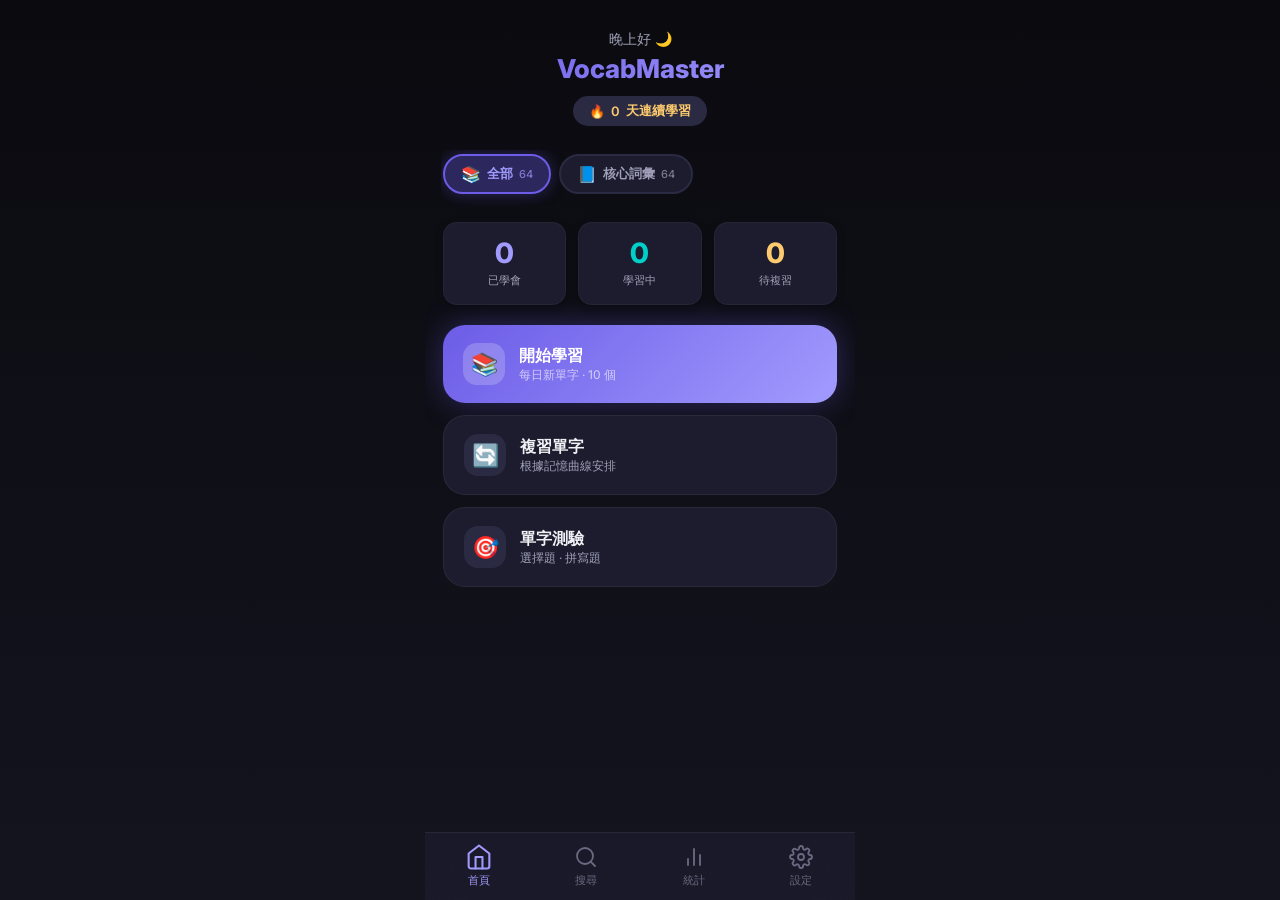
==== commit d72e6d96: "Add files via upload" ====
--- a/index.html
+++ b/index.html
@@ -1,5 +1,4 @@
 <!DOCTYPE html>
-<!-- VocabMaster V4 - Material You Update -->
 <html lang="zh-TW" data-theme="dark">
 <head>
   <meta charset="UTF-8">
@@ -12,7 +11,7 @@
   <link rel="manifest" href="manifest.json">
   <link rel="icon" href="data:image/svg+xml,<svg xmlns='http://www.w3.org/2000/svg' viewBox='0 0 100 100'><text y='.9em' font-size='90'>📖</text></svg>">
   <link rel="apple-touch-icon" href="icons/icon-192.png">
-  <link rel="stylesheet" href="style.css">
+  <link rel="stylesheet" href="style.css?v=2">
 </head>
 <body>
   <div id="app">
@@ -77,12 +76,13 @@
       <!-- ── LEARN ── -->
       <div id="page-learn" class="page">
         <div class="learn-header">
-          <button class="back-btn" id="learn-back">←</button>
-          <div class="progress-bar-container">
-            <div class="progress-bar-fill" id="learn-progress" style="width: 0%"></div>
-          </div>
-          <span class="learn-counter" id="learn-counter">0/10</span>
-        </div>
+          <button class="back-btn" id="learn-back">&lt; 學習</button>
+          <div class="learn-right-controls">
+            <button class="icon-btn">•••</button>
+            <button class="icon-btn">◉</button>
+          </div>
+        </div>
+        <div class="learn-progress-text" id="learn-counter">0 / 10</div>
 
         <div id="learn-content">
           <!-- Dynamically filled -->
@@ -144,6 +144,27 @@
         </div>
       </div>
 
+      <!-- ── SEARCH ── -->
+      <div id="page-search" class="page">
+        <div class="search-header">
+          <button class="back-btn" id="search-back">&lt; 搜尋</button>
+          <div class="learn-right-controls">
+            <button class="icon-btn">•••</button>
+            <button class="icon-btn">◉</button>
+          </div>
+        </div>
+        
+        <div class="search-bar-container">
+          <svg viewBox="0 0 24 24" class="search-icon"><circle cx="11" cy="11" r="8"/><line x1="21" y1="21" x2="16.65" y2="16.65"/></svg>
+          <input type="text" id="search-input" class="search-input" placeholder="搜尋單字...">
+          <button class="clear-search-btn" id="clear-search-btn" style="display:none;">✕</button>
+        </div>
+        
+        <div class="search-results-list" id="search-results-list">
+          <!-- Dynamically filled -->
+        </div>
+      </div>
+
       <!-- ── SETTINGS ── -->
       <div id="page-settings" class="page">
         <div class="settings-header">
@@ -263,6 +284,10 @@
       <button class="tab-btn active" data-page="home" id="tab-home">
         <svg viewBox="0 0 24 24"><path d="M3 9l9-7 9 7v11a2 2 0 01-2 2H5a2 2 0 01-2-2z"/><polyline points="9 22 9 12 15 12 15 22"/></svg>
         首頁
+      </button>
+      <button class="tab-btn" data-page="search" id="tab-search">
+        <svg viewBox="0 0 24 24"><circle cx="11" cy="11" r="8"/><line x1="21" y1="21" x2="16.65" y2="16.65"/></svg>
+        搜尋
       </button>
       <button class="tab-btn" data-page="stats" id="tab-stats">
         <svg viewBox="0 0 24 24"><path d="M18 20V10M12 20V4M6 20v-6"/></svg>
@@ -309,6 +334,6 @@
   <div class="toast" id="toast"></div>
 
   <!-- ========== SCRIPTS ========== -->
-  <script type="module" src="app.js"></script>
+  <script type="module" src="app.js?v=4"></script>
 </body>
 </html>
--- a/style.css
+++ b/style.css
@@ -7,79 +7,46 @@
 @import url('https://fonts.googleapis.com/css2?family=Inter:wght@400;500;600;700;800&display=swap');
 
 /* ---------- CSS Custom Properties ---------- */
-/* ---------- CSS Custom Properties (Material M3 approach) ---------- */
 :root {
-  /* ── M3 Seed: Deep Purple/Indigo Focus (Dark Theme Default) ── */
-  --md-sys-color-primary: #d0bcff;
-  --md-sys-color-on-primary: #381e72;
-  --md-sys-color-primary-container: #4f378b;
-  --md-sys-color-on-primary-container: #eaddff;
-  
-  --md-sys-color-secondary: #ccc2dc;
-  --md-sys-color-on-secondary: #332d41;
-  --md-sys-color-secondary-container: #4a4458;
-  --md-sys-color-on-secondary-container: #e8def8;
-
-  --md-sys-color-background: #141218;
-  --md-sys-color-on-background: #e6e0e9;
-  --md-sys-color-surface: #141218;
-  --md-sys-color-on-surface: #e6e0e9;
-  
-  --md-sys-color-surface-container-lowest: #0f0d13;
-  --md-sys-color-surface-container-low: #1d1b20;
-  --md-sys-color-surface-container: #211f26;
-  --md-sys-color-surface-container-high: #2b2930;
-  --md-sys-color-surface-container-highest: #36343b;
-
-  --md-sys-color-outline: #938f99;
-  --md-sys-color-outline-variant: #49454f;
-
-  /* Semantic / Status Colors */
-  --md-sys-color-error: #ffb4ab;
-  --md-sys-color-on-error: #690005;
-  --md-sys-color-success: #a8efc5;
-  --md-sys-color-on-success: #064023;
-  --md-sys-color-warning: #ffdc7d;
-  --md-sys-color-on-warning: #5c4200;
-
-  /* Legacy Maps to M3 for smooth transition */
-  --bg-primary:    var(--md-sys-color-background);
-  --bg-secondary:  var(--md-sys-color-surface-container-lowest);
-  --bg-card:       var(--md-sys-color-surface-container);
-  --bg-card-hover: var(--md-sys-color-surface-container-high);
-  --bg-elevated:   var(--md-sys-color-surface-container-high);
-  --bg-glass:      rgba(33, 31, 38, 0.85); /* surface-container */
-
-  --text-primary:   var(--md-sys-color-on-surface);
-  --text-secondary: var(--md-sys-color-outline);
-  --text-muted:     var(--md-sys-color-outline-variant);
-
-  --accent:         var(--md-sys-color-primary);
-  --accent-light:   var(--md-sys-color-primary-container);
-  --accent-glow:    rgba(208, 188, 255, 0.25);
-
-  --success:        var(--md-sys-color-success);
-  --success-glow:   rgba(168, 239, 197, 0.25);
-  --warning:        var(--md-sys-color-warning);
-  --danger:         var(--md-sys-color-error);
-  --danger-glow:    rgba(255, 180, 171, 0.25);
-
-  --gradient-primary: linear-gradient(135deg, var(--md-sys-color-primary-container), var(--md-sys-color-primary));
-  --gradient-warm:    linear-gradient(135deg, #ffb4ab, #ffdc7d);
-  --gradient-bg:      var(--md-sys-color-background);
-
-  /* ── spacing & radius (Material 3 heavily uses pill shapes) ── */
+  /* ── colours (dark theme — default) ── */
+  --bg-primary:    #0a0a0f;
+  --bg-secondary:  #14141f;
+  --bg-card:       #1c1c2e;
+  --bg-card-hover: #24243a;
+  --bg-elevated:   #2a2a42;
+  --bg-glass:      rgba(28, 28, 46, 0.75);
+
+  --text-primary:   #f0f0f5;
+  --text-secondary: #a0a0b8;
+  --text-muted:     #6a6a82;
+
+  --accent:         #6c5ce7;
+  --accent-light:   #a29bfe;
+  --accent-glow:    rgba(108, 92, 231, 0.35);
+
+  --success:        #00cec9;
+  --success-glow:   rgba(0, 206, 201, 0.3);
+  --warning:        #fdcb6e;
+  --danger:         #ff6b6b;
+  --danger-glow:    rgba(255, 107, 107, 0.3);
+
+  --gradient-primary: linear-gradient(135deg, #6c5ce7, #a29bfe);
+  --gradient-warm:    linear-gradient(135deg, #fd79a8, #fdcb6e);
+  --gradient-cool:    linear-gradient(135deg, #00cec9, #6c5ce7);
+  --gradient-bg:      linear-gradient(180deg, #0a0a0f 0%, #14141f 100%);
+
+  /* ── spacing & radius ── */
   --radius-sm:  8px;
-  --radius-md:  16px;
-  --radius-lg:  24px;
-  --radius-xl:  32px;
-  --radius-full: 9999px; /* Pill */
-
-  /* ── shadows (M3 relies more on tonal elevation than shadows, using subtle ones here) ── */
-  --shadow-sm:   0 1px 3px 1px rgba(0,0,0,0.15), 0 1px 2px 0 rgba(0,0,0,0.3);
-  --shadow-md:   0 2px 6px 2px rgba(0,0,0,0.15), 0 1px 2px 0 rgba(0,0,0,0.3);
-  --shadow-lg:   0 4px 8px 3px rgba(0,0,0,0.15), 0 1px 3px 0 rgba(0,0,0,0.3);
-  --shadow-glow: none;
+  --radius-md:  14px;
+  --radius-lg:  22px;
+  --radius-xl:  28px;
+  --radius-full: 9999px;
+
+  /* ── shadows ── */
+  --shadow-sm:   0 2px 8px rgba(0,0,0,0.25);
+  --shadow-md:   0 4px 20px rgba(0,0,0,0.35);
+  --shadow-lg:   0 8px 40px rgba(0,0,0,0.45);
+  --shadow-glow: 0 0 30px var(--accent-glow);
 
   /* ── iOS spring animation (CSS approximation via cubic‑bezier) ── */
   --spring:          cubic-bezier(0.34, 1.56, 0.64, 1);
@@ -91,55 +58,30 @@
   /* ── layout ── */
   --safe-top:    env(safe-area-inset-top, 0px);
   --safe-bottom: env(safe-area-inset-bottom, 0px);
-  --tab-height:  80px; /* Taller M3 Navigation Bar */
+  --tab-height:  68px;
   --max-width:   430px;
 
   /* ── font ── */
-  --font: 'Inter', 'Google Sans', -apple-system, BlinkMacSystemFont, 'Segoe UI', Roboto, sans-serif;
-}
-
-/* ---------- Light Theme (M3) ---------- */
+  --font: 'Inter', -apple-system, BlinkMacSystemFont, 'Segoe UI', sans-serif;
+}
+
+/* ---------- Light Theme ---------- */
 [data-theme="light"] {
-  --md-sys-color-primary: #6750a4;
-  --md-sys-color-on-primary: #ffffff;
-  --md-sys-color-primary-container: #eaddff;
-  --md-sys-color-on-primary-container: #21005d;
-  
-  --md-sys-color-secondary: #625b71;
-  --md-sys-color-on-secondary: #ffffff;
-  --md-sys-color-secondary-container: #e8def8;
-  --md-sys-color-on-secondary-container: #1d192b;
-
-  --md-sys-color-background: #fef7ff;
-  --md-sys-color-on-background: #1d1b20;
-  --md-sys-color-surface: #fef7ff;
-  --md-sys-color-on-surface: #1d1b20;
-  
-  --md-sys-color-surface-container-lowest: #ffffff;
-  --md-sys-color-surface-container-low: #f7f2fa;
-  --md-sys-color-surface-container: #f3edf7;
-  --md-sys-color-surface-container-high: #ece6f0;
-  --md-sys-color-surface-container-highest: #e6e0e9;
-
-  --md-sys-color-outline: #79747e;
-  --md-sys-color-outline-variant: #cac4d0;
-
-  --md-sys-color-error: #b3261e;
-  --md-sys-color-on-error: #ffffff;
-  --md-sys-color-success: #146c2e;
-  --md-sys-color-on-success: #ffffff;
-  --md-sys-color-warning: #8d5e00;
-  --md-sys-color-on-warning: #ffffff;
-
-  --bg-glass:      rgba(243, 237, 247, 0.9);
-
-  --accent-glow:    rgba(103, 80, 164, 0.15);
-  --success-glow:   rgba(20, 108, 46, 0.15);
-  --danger-glow:    rgba(179, 38, 30, 0.15);
-
-  --shadow-sm:   0 1px 2px 0 rgba(0,0,0,0.1);
-  --shadow-md:   0 1px 3px 0 rgba(0,0,0,0.1), 0 1px 2px -1px rgba(0,0,0,0.1);
-  --shadow-lg:   0 4px 6px -1px rgba(0,0,0,0.1), 0 2px 4px -2px rgba(0,0,0,0.1);
+  --bg-primary:    #f5f5fa;
+  --bg-secondary:  #ededf5;
+  --bg-card:       #ffffff;
+  --bg-card-hover: #f0f0f8;
+  --bg-elevated:   #e8e8f2;
+  --bg-glass:      rgba(255, 255, 255, 0.8);
+
+  --text-primary:   #1a1a2e;
+  --text-secondary: #5a5a72;
+  --text-muted:     #9a9ab0;
+
+  --shadow-sm:   0 2px 8px rgba(0,0,0,0.08);
+  --shadow-md:   0 4px 20px rgba(0,0,0,0.10);
+  --shadow-lg:   0 8px 40px rgba(0,0,0,0.12);
+  --gradient-bg: linear-gradient(180deg, #f5f5fa 0%, #ededf5 100%);
 }
 
 /* ---------- Reset & Base ---------- */
@@ -186,12 +128,9 @@
   inset: 0;
   padding: 20px 18px;
   padding-top: calc(var(--safe-top) + 20px);
-  padding-bottom: calc(var(--tab-height) + 40px);
+  padding-bottom: calc(var(--tab-height) + 20px);
   overflow-y: auto;
   overflow-x: hidden;
-  display: flex;
-  flex-direction: column;
-  scroll-behavior: smooth;
   transform: translateY(30px) scale(0.96);
   opacity: 0;
   visibility: hidden;
@@ -209,6 +148,11 @@
   transition: transform 0.5s var(--spring),
               opacity 0.35s var(--ease-out-expo),
               visibility 0s 0s;
+}
+
+/* Secondary pages (learn/quiz): no tab-bar, less bottom padding */
+#page-learn, #page-quiz {
+  padding-bottom: 20px;
 }
 
 /* ---------- Tab Bar ---------- */
@@ -224,48 +168,30 @@
   display: flex;
   align-items: center;
   justify-content: space-around;
-  background: var(--bg-card); /* Solid background for M3 NavBar */
-  border-top: 1px solid var(--md-sys-color-surface-container-high);
+  background: var(--bg-glass);
+  backdrop-filter: blur(20px);
+  -webkit-backdrop-filter: blur(20px);
+  border-top: 1px solid rgba(255,255,255,0.06);
   z-index: 100;
+  transition: transform 0.35s var(--ease-out-expo),
+              opacity 0.25s ease;
 }
 
 .tab-btn {
   display: flex;
   flex-direction: column;
   align-items: center;
-  justify-content: center;
-  width: 64px;
-  height: 64px;
+  gap: 4px;
   background: none;
   border: none;
-  color: var(--text-secondary);
+  color: var(--text-muted);
   font-size: 11px;
   font-weight: 500;
   font-family: var(--font);
-  cursor: pointer;
+  padding: 6px 14px;
+  cursor: pointer;
+  transition: color 0.3s, transform 0.4s var(--spring);
   -webkit-tap-highlight-color: transparent;
-  position: relative;
-}
-
-/* The pill background for the active tab icon */
-.tab-btn::before {
-  content: '';
-  position: absolute;
-  top: 8px;
-  left: 50%;
-  transform: translateX(-50%) scaleX(0.5);
-  width: 64px;
-  height: 32px;
-  background: var(--md-sys-color-secondary-container);
-  border-radius: var(--radius-full);
-  opacity: 0;
-  transition: transform 0.4s var(--spring), opacity 0.2s;
-  z-index: 0;
-}
-
-.tab-btn.active::before {
-  transform: translateX(-50%) scaleX(1);
-  opacity: 1;
 }
 
 .tab-btn svg {
@@ -273,40 +199,39 @@
   height: 24px;
   stroke: currentColor;
   fill: none;
-  stroke-width: 2;
+  stroke-width: 1.8;
   stroke-linecap: round;
   stroke-linejoin: round;
-  margin-bottom: 4px;
-  z-index: 1;
-  transition: color 0.3s;
+  transition: transform 0.4s var(--spring-bounce);
 }
 
 .tab-btn.active {
-  color: var(--md-sys-color-on-surface);
-  font-weight: 600;
+  color: var(--accent-light);
 }
 
 .tab-btn.active svg {
-  color: var(--md-sys-color-on-secondary-container);
-  /* M3 icons often get filled when active, but we'll use stroke thickness or color */
-  stroke-width: 2.5; 
-}
-
-.tab-btn span {
-  z-index: 1;
-}
-
-.tab-btn:active svg {
-  transform: scale(0.9);
+  transform: scale(1.15);
+}
+
+.tab-btn:active {
+  transform: scale(0.88);
+}
+
+.tab-bar.tab-bar-hidden {
+  transform: translateX(-50%) translateY(100%);
+  pointer-events: none;
+  opacity: 0;
+  transition: transform 0.35s var(--ease-out-expo),
+              opacity 0.25s ease;
 }
 
 /* ---------- Cards ---------- */
 .card {
-  background: var(--md-sys-color-surface-container);
+  background: var(--bg-card);
   border-radius: var(--radius-lg);
   padding: 20px;
   box-shadow: var(--shadow-sm);
-  border: 1px solid var(--md-sys-color-outline-variant);
+  border: 1px solid rgba(255,255,255,0.04);
   transition: transform 0.4s var(--spring),
               box-shadow 0.3s;
 }
@@ -316,7 +241,7 @@
 }
 
 .card-glow {
-  box-shadow: var(--shadow-md);
+  box-shadow: var(--shadow-glow);
 }
 
 /* ---------- Home Page ---------- */
@@ -327,15 +252,17 @@
 
 .home-header .greeting {
   font-size: 14px;
-  color: var(--md-sys-color-on-surface);
-  opacity: 0.8;
+  color: var(--text-secondary);
   margin-bottom: 4px;
 }
 
 .home-header h1 {
   font-size: 26px;
   font-weight: 800;
-  color: var(--md-sys-color-primary);
+  background: var(--gradient-primary);
+  -webkit-background-clip: text;
+  -webkit-text-fill-color: transparent;
+  background-clip: text;
 }
 
 .streak-badge {
@@ -344,11 +271,11 @@
   gap: 6px;
   margin-top: 12px;
   padding: 6px 16px;
-  background: var(--md-sys-color-surface-container-high);
+  background: var(--bg-elevated);
   border-radius: var(--radius-full);
   font-size: 13px;
   font-weight: 600;
-  color: var(--md-sys-color-warning);
+  color: var(--warning);
   animation: badge-in 0.6s var(--spring-bounce) both;
 }
 
@@ -365,12 +292,12 @@
 }
 
 .stat-card {
-  background: var(--md-sys-color-surface-container);
+  background: var(--bg-card);
   border-radius: var(--radius-md);
   padding: 16px 12px;
   text-align: center;
   box-shadow: var(--shadow-sm);
-  border: 1px solid var(--md-sys-color-surface-container-highest);
+  border: 1px solid rgba(255,255,255,0.04);
   animation: stat-pop 0.5s var(--spring-bounce) both;
 }
 
@@ -396,9 +323,9 @@
   font-weight: 500;
 }
 
-.stat-card:nth-child(1) .stat-value { color: var(--md-sys-color-primary); }
-.stat-card:nth-child(2) .stat-value { color: var(--md-sys-color-success); }
-.stat-card:nth-child(3) .stat-value { color: var(--md-sys-color-warning); }
+.stat-card:nth-child(1) .stat-value { color: var(--accent-light); }
+.stat-card:nth-child(2) .stat-value { color: var(--success); }
+.stat-card:nth-child(3) .stat-value { color: var(--warning); }
 
 /* action buttons on home */
 .action-btns {
@@ -411,54 +338,53 @@
 .action-btn {
   display: flex;
   align-items: center;
-  gap: 16px;
+  gap: 14px;
   width: 100%;
-  padding: 16px 24px;
+  padding: 18px 20px;
   border: none;
-  border-radius: var(--radius-full); /* Complete Pill shape for M3 */
+  border-radius: var(--radius-lg);
   font-family: var(--font);
   font-size: 16px;
   font-weight: 700;
   cursor: pointer;
   transition: transform 0.4s var(--spring),
-              box-shadow 0.3s, background 0.3s;
+              box-shadow 0.3s;
   -webkit-tap-highlight-color: transparent;
-  box-shadow: var(--shadow-sm);
 }
 
 .action-btn:active {
-  transform: scale(0.96) !important;
-  box-shadow: none;
+  transform: scale(0.95) !important;
 }
 
 .action-btn.primary {
-  background: var(--md-sys-color-primary);
-  color: var(--md-sys-color-on-primary);
+  background: var(--gradient-primary);
+  color: #fff;
+  box-shadow: var(--shadow-glow);
 }
 
 .action-btn.secondary {
-  background: var(--md-sys-color-surface-container-high);
-  color: var(--md-sys-color-on-surface);
+  background: var(--bg-card);
+  color: var(--text-primary);
+  border: 1px solid rgba(255,255,255,0.06);
 }
 
 .action-btn .btn-icon {
-  width: 40px;
-  height: 40px;
-  border-radius: 50%; /* Circle icons inside pill */
+  width: 42px;
+  height: 42px;
+  border-radius: var(--radius-md);
   display: flex;
   align-items: center;
   justify-content: center;
-  font-size: 20px;
+  font-size: 22px;
   flex-shrink: 0;
 }
 
 .action-btn.primary .btn-icon {
-  background: var(--md-sys-color-primary-container);
-  color: var(--md-sys-color-on-primary-container);
+  background: rgba(255,255,255,0.2);
 }
 
 .action-btn.secondary .btn-icon {
-  background: var(--md-sys-color-surface-container-highest);
+  background: var(--bg-elevated);
 }
 
 .action-btn .btn-text {
@@ -478,148 +404,178 @@
 }
 
 /* ---------- Learning Page ---------- */
-.learn-header {
+.learn-header, .search-header {
   display: flex;
   align-items: center;
   justify-content: space-between;
-  margin-bottom: 16px;
-}
-
-.learn-header .back-btn {
+  margin-bottom: 8px;
+  position: relative;
+}
+
+.learn-header .back-btn, .search-header .back-btn {
   background: none;
   border: none;
-  color: var(--text-secondary);
-  font-size: 26px;
+  color: var(--text-primary);
+  font-size: 16px;
+  font-weight: 600;
   cursor: pointer;
   padding: 4px;
   transition: transform 0.3s var(--spring);
   -webkit-tap-highlight-color: transparent;
-}
-
-.learn-header .back-btn:active { transform: scale(0.85); }
-
-.progress-bar-container {
-  flex: 1;
-  margin: 0 12px;
-  height: 6px;
-  background: var(--bg-elevated);
+  display: flex;
+  align-items: center;
+  gap: 4px;
+}
+
+.learn-header .back-btn:active, .search-header .back-btn:active { transform: scale(0.9); }
+
+.learn-right-controls {
+  display: flex;
+  gap: 8px;
+  background: rgba(255,255,255,0.1);
   border-radius: var(--radius-full);
-  overflow: hidden;
-}
-
-.progress-bar-fill {
-  height: 100%;
-  background: var(--gradient-primary);
-  border-radius: var(--radius-full);
-  transition: width 0.6s var(--spring-soft);
-}
-
-.learn-counter {
-  font-size: 13px;
-  color: var(--text-secondary);
-  font-weight: 600;
-  white-space: nowrap;
+  padding: 4px 8px;
+}
+
+.icon-btn {
+  background: none;
+  border: none;
+  color: var(--text-primary);
+  font-size: 16px;
+  cursor: pointer;
+  width: 28px;
+  height: 28px;
+  display: flex;
+  align-items: center;
+  justify-content: center;
+  border-radius: 50%;
+  transition: background 0.2s;
+}
+
+.icon-btn:active { background: rgba(255,255,255,0.2); }
+
+.learn-progress-text {
+  text-align: center;
+  font-size: 14px;
+  color: var(--text-secondary);
+  font-weight: 500;
+  margin-bottom: 24px;
+  letter-spacing: 1px;
 }
 
 /* Word Card */
 .word-card-area {
-  perspective: 1000px;
-  margin: 16px 0;
+  margin: 20px 0 40px;
+  text-align: center;
+  display: flex;
+  flex-direction: column;
+  align-items: center;
+  justify-content: center;
 }
 
 .word-card {
-  background: var(--md-sys-color-surface-container-highest);
-  border-radius: var(--radius-xl);
-  padding: 40px 24px;
-  text-align: center;
-  box-shadow: var(--shadow-md);
-  border: none;
-  transform-style: preserve-3d;
-  transition: transform 0.55s var(--spring);
+  width: 100%;
 }
 
 .word-card.bounce-in {
-  animation: card-bounce-in 0.55s var(--spring-bounce) both;
-}
-
-@keyframes card-bounce-in {
-  0%   { transform: scale(0.4) translateY(80px) rotateX(15deg); opacity: 0; }
-  100% { transform: scale(1) translateY(0) rotateX(0); opacity: 1; }
+  animation: txt-bounce-in 0.6s var(--spring-bounce) both;
+}
+
+@keyframes txt-bounce-in {
+  0%   { transform: translateY(30px); opacity: 0; }
+  100% { transform: translateY(0); opacity: 1; }
 }
 
 .word-card .word-text {
-  font-size: 36px;
+  font-size: 48px;
   font-weight: 800;
-  margin-bottom: 6px;
-  letter-spacing: -0.5px;
-}
+  margin-bottom: 12px;
+  letter-spacing: -1px;
+  color: var(--accent-light);
+}
+
+.word-phonetic-group {
+  display: flex;
+  flex-direction: column;
+  align-items: center;
+  gap: 8px;
+}
+
+.word-dots {
+  display: flex;
+  gap: 6px;
+  margin-bottom: 4px;
+}
+
+.word-dots span {
+  width: 14px;
+  height: 4px;
+  background: var(--accent-glow);
+  border-radius: 2px;
+}
+
+.word-dots span:nth-child(2) { background: var(--accent-light); width: 20px; }
 
 .word-card .word-phonetic {
   font-size: 16px;
-  color: var(--text-secondary);
-  margin-bottom: 4px;
-}
-
-.word-card .word-pos {
-  font-size: 13px;
-  color: var(--md-sys-color-on-secondary-container);
-  font-weight: 600;
-  display: inline-block;
-  padding: 4px 12px;
-  background: var(--md-sys-color-secondary-container);
-  border-radius: var(--radius-full);
-  margin-bottom: 16px;
-}
-
-.word-card .speak-btn {
+  color: var(--text-primary);
+  display: flex;
+  align-items: center;
+  gap: 8px;
+}
+
+.speak-btn-inline {
   background: none;
   border: none;
-  font-size: 32px;
-  cursor: pointer;
-  padding: 8px;
-  color: var(--md-sys-color-primary);
-  transition: transform 0.4s var(--spring-bounce);
+  font-size: 16px;
+  cursor: pointer;
+  color: var(--text-secondary);
+  transition: transform 0.3s var(--spring-bounce), color 0.3s;
   -webkit-tap-highlight-color: transparent;
-}
-
-.word-card .speak-btn:active {
-  transform: scale(1.3);
-}
+  padding: 4px;
+}
+
+.speak-btn-inline:active { transform: scale(1.4); color: var(--accent-light); }
 
 /* Meanings (revealed) */
 .meanings-area {
-  margin-top: 20px;
-  background: var(--md-sys-color-surface-container);
-  border-radius: var(--radius-lg);
-  padding: 20px;
-  box-shadow: var(--shadow-sm);
-  border: none;
-}
-
-.meanings-area.hidden { display: none; }
-
-.meanings-area h3 {
-  font-size: 13px;
-  color: var(--text-muted);
-  font-weight: 600;
-  text-transform: uppercase;
-  letter-spacing: 1px;
-  margin-bottom: 10px;
-}
+  margin-top: 10px;
+  padding: 0 10px;
+  display: flex;
+  flex-wrap: wrap;
+  justify-content: center;
+  gap: 8px;
+}
+
+.meanings-area.hidden { display: none !important; }
 
 .meaning-item {
-  font-size: 20px;
-  font-weight: 700;
-  margin-bottom: 6px;
-  animation: slide-in 0.4s var(--spring) both;
+  display: inline-flex;
+  align-items: center;
+  font-size: 16px;
+  font-weight: 500;
+  color: var(--text-secondary);
+  padding: 6px 16px;
+  border-radius: 20px;
+  background: rgba(255, 255, 255, 0.06);
+  animation: slide-up 0.4s var(--spring) both;
 }
 
 .meaning-item:nth-child(2) { animation-delay: 0.06s; }
 .meaning-item:nth-child(3) { animation-delay: 0.12s; }
-
-@keyframes slide-in {
-  from { transform: translateX(-20px); opacity: 0; }
-  to   { transform: translateX(0); opacity: 1; }
+.meaning-item:nth-child(4) { animation-delay: 0.18s; }
+
+.meaning-item.pos-tag {
+  background: rgba(124, 58, 237, 0.15);
+  color: var(--accent-light);
+  font-size: 13px;
+  font-weight: 600;
+  letter-spacing: 0.5px;
+}
+
+@keyframes slide-up {
+  from { transform: translateY(15px); opacity: 0; }
+  to   { transform: translateY(0); opacity: 1; }
 }
 
 /* examples */
@@ -628,11 +584,11 @@
 }
 
 .example-item {
-  background: var(--md-sys-color-surface-container);
+  background: var(--bg-card);
   border-radius: var(--radius-md);
   padding: 16px;
   margin-bottom: 10px;
-  border: none;
+  border: 1px solid rgba(255,255,255,0.04);
   animation: example-in 0.4s var(--spring) both;
 }
 
@@ -669,11 +625,11 @@
 /* root info */
 .root-info {
   margin-top: 14px;
-  padding: 16px;
-  background: var(--md-sys-color-surface-variant);
+  padding: 14px 16px;
+  background: var(--bg-elevated);
   border-radius: var(--radius-md);
   font-size: 13px;
-  color: var(--md-sys-color-on-surface-variant);
+  color: var(--text-secondary);
   display: flex;
   align-items: center;
   gap: 8px;
@@ -684,91 +640,173 @@
   font-size: 18px;
 }
 
-/* Rating Buttons */
+/* Rating Buttons (Material You Pill Style) */
+.rating-btns-container {
+  margin-top: 32px;
+  padding: 0 20px 24px;
+  width: 100%;
+}
+
 .rating-btns {
   display: flex;
-  gap: 12px;
-  margin-top: auto; /* Push to bottom of flex container */
-  padding: 24px 0;
+  justify-content: space-around;
+  width: 100%;
 }
 
 .rating-btns.hidden { display: none; }
 
-.rate-btn {
-  flex: 1;
-  padding: 18px 12px;
+.action-pill-btn {
+  background: none;
   border: none;
-  border-radius: var(--radius-full); /* Pill shape */
-  font-family: var(--font);
-  font-size: 15px;
-  font-weight: 700;
-  cursor: pointer;
-  transition: transform 0.4s var(--spring),
-              box-shadow 0.3s;
+  display: flex;
+  flex-direction: column;
+  align-items: center;
+  gap: 6px;
+  cursor: pointer;
   -webkit-tap-highlight-color: transparent;
-  animation: rate-pop 0.4s var(--spring-bounce) both;
-  display: flex;
-  align-items: center;
-  justify-content: center;
-  gap: 8px;
-}
-
-.rate-btn:nth-child(1) { animation-delay: 0.15s; }
-.rate-btn:nth-child(2) { animation-delay: 0.2s; }
-.rate-btn:nth-child(3) { animation-delay: 0.25s; }
-
-@keyframes rate-pop {
-  from { transform: translateY(30px) scale(0.7); opacity: 0; }
-  to   { transform: translateY(0) scale(1); opacity: 1; }
-}
-
-.rate-btn:active {
-  transform: scale(0.92) !important;
-}
-
-.rate-btn.know {
-  background: var(--md-sys-color-primary-container);
-  color: var(--md-sys-color-on-primary-container);
-}
-
-.rate-btn.fuzzy {
-  background: var(--md-sys-color-secondary-container);
-  color: var(--md-sys-color-on-secondary-container);
-}
-
-.rate-btn.unknown {
-  background: var(--md-sys-color-error);
-  color: var(--md-sys-color-on-error);
-}
-
-.rate-btn span {
-  font-size: 20px;
+  padding: 10px 20px;
+  animation: fade-up 0.4s ease-out both;
+}
+
+.action-pill-btn:nth-child(2) { animation-delay: 0.1s; }
+
+@keyframes fade-up {
+  from { transform: translateY(10px); opacity: 0; }
+  to   { transform: translateY(0); opacity: 1; }
+}
+
+.action-pill-btn:active {
+  transform: scale(0.92);
+  transition: transform 0.1s;
+}
+
+.action-pill-btn .btn-label {
+  font-size: 18px;
+  font-weight: 600;
+  color: var(--text-secondary);
+}
+
+.action-pill-btn.next .btn-label { color: var(--accent-light); }
+
+.action-pill-btn .btn-indicator {
+  width: 24px;
+  height: 4px;
+  border-radius: 2px;
+  background: var(--text-muted);
+}
+
+.action-pill-btn.next .btn-indicator {
+  background: var(--accent-light);
 }
 
 .reveal-btn {
   width: 100%;
-  padding: 20px;
-  margin-top: 24px;
+  padding: 18px;
   border: none;
-  border-radius: var(--radius-full); /* Pill shape */
-  background: var(--md-sys-color-primary);
-  color: var(--md-sys-color-on-primary);
+  border-radius: var(--radius-xl);
+  background: rgba(255,255,255,0.05);
+  color: var(--text-primary);
+  font-family: var(--font);
+  font-size: 18px;
+  font-weight: 700;
+  cursor: pointer;
+  transition: transform 0.4s var(--spring), background 0.3s;
+  -webkit-tap-highlight-color: transparent;
+}
+
+.reveal-btn:active { transform: scale(0.96); background: rgba(255,255,255,0.1); }
+.reveal-btn.hidden { display: none; }
+
+/* ---------- Search Page Styles ---------- */
+.search-bar-container {
+  display: flex;
+  align-items: center;
+  background: var(--bg-card);
+  border-radius: var(--radius-xl);
+  padding: 12px 16px;
+  margin: 10px 0 20px;
+  box-shadow: var(--shadow-sm);
+}
+
+.search-icon {
+  width: 20px;
+  height: 20px;
+  stroke: var(--text-muted);
+  stroke-width: 2;
+  fill: none;
+  margin-right: 12px;
+}
+
+.search-input {
+  flex: 1;
+  background: none;
+  border: none;
+  color: var(--text-primary);
   font-family: var(--font);
   font-size: 16px;
-  font-weight: 700;
-  cursor: pointer;
-  box-shadow: var(--shadow-sm);
-  transition: transform 0.4s var(--spring);
-  -webkit-tap-highlight-color: transparent;
-}
-
-.reveal-btn:active { transform: scale(0.94); }
-.reveal-btn.hidden { display: none; }
+  outline: none;
+}
+
+.search-input::placeholder {
+  color: var(--text-muted);
+}
+
+.clear-search-btn {
+  background: var(--bg-elevated);
+  border: none;
+  color: var(--text-secondary);
+  width: 24px;
+  height: 24px;
+  border-radius: 50%;
+  font-size: 10px;
+  cursor: pointer;
+  display: flex;
+  align-items: center;
+  justify-content: center;
+}
+
+.search-results-list {
+  display: flex;
+  flex-direction: column;
+  gap: 16px;
+  padding-bottom: 20px;
+}
+
+.search-item {
+  display: flex;
+  align-items: baseline;
+  gap: 12px;
+  padding: 8px 4px;
+  border-bottom: 1px solid rgba(255,255,255,0.03);
+  animation: txt-bounce-in 0.4s both;
+}
+
+.search-item-word {
+  font-size: 18px;
+  font-weight: 600;
+  color: var(--text-primary);
+}
+
+.search-item-pos {
+  font-size: 14px;
+  color: var(--text-muted);
+  font-weight: 500;
+}
+
+.search-item-meaning {
+  font-size: 14px;
+  color: var(--text-secondary);
+  flex: 1;
+  white-space: nowrap;
+  overflow: hidden;
+  text-overflow: ellipsis;
+}
+
 
 /* ---------- Quiz Page ---------- */
 .quiz-question {
   font-size: 14px;
-  color: var(--md-sys-color-on-surface-variant);
+  color: var(--text-secondary);
   text-align: center;
   margin-bottom: 10px;
 }
@@ -778,23 +816,22 @@
   font-size: 32px;
   font-weight: 800;
   margin-bottom: 24px;
-  color: var(--md-sys-color-on-surface);
   animation: card-bounce-in 0.5s var(--spring-bounce) both;
 }
 
 .quiz-options {
   display: flex;
   flex-direction: column;
-  gap: 12px;
+  gap: 10px;
 }
 
 .quiz-option {
   width: 100%;
-  padding: 18px 20px;
-  border: 2px solid var(--md-sys-color-outline-variant);
+  padding: 16px 20px;
+  border: 2px solid var(--bg-elevated);
   border-radius: var(--radius-lg);
-  background: var(--md-sys-color-surface-container);
-  color: var(--md-sys-color-on-surface);
+  background: var(--bg-card);
+  color: var(--text-primary);
   font-family: var(--font);
   font-size: 16px;
   font-weight: 600;
@@ -820,9 +857,8 @@
 .quiz-option:active { transform: scale(0.96); }
 
 .quiz-option.correct {
-  border-color: var(--md-sys-color-success);
-  background: var(--md-sys-color-success);
-  color: var(--md-sys-color-on-success);
+  border-color: var(--success);
+  background: rgba(0,206,201,0.12);
   animation: correct-pop 0.45s var(--spring-bounce);
 }
 
@@ -833,9 +869,8 @@
 }
 
 .quiz-option.wrong {
-  border-color: var(--md-sys-color-error);
-  background: var(--md-sys-color-error);
-  color: var(--md-sys-color-on-error);
+  border-color: var(--danger);
+  background: rgba(255,107,107,0.12);
   animation: shake 0.5s var(--spring);
 }
 
@@ -856,11 +891,11 @@
 
 .spell-input {
   flex: 1;
-  padding: 16px 24px;
-  border: 2px solid var(--md-sys-color-outline-variant);
-  border-radius: var(--radius-full); /* Pill for input */
-  background: var(--md-sys-color-surface-container);
-  color: var(--md-sys-color-on-surface);
+  padding: 16px 18px;
+  border: 2px solid var(--bg-elevated);
+  border-radius: var(--radius-lg);
+  background: var(--bg-card);
+  color: var(--text-primary);
   font-family: var(--font);
   font-size: 18px;
   font-weight: 600;
@@ -869,15 +904,15 @@
 }
 
 .spell-input:focus {
-  border-color: var(--md-sys-color-primary);
+  border-color: var(--accent);
 }
 
 .spell-submit {
-  padding: 16px 24px;
+  padding: 16px 20px;
   border: none;
-  border-radius: var(--radius-full);
-  background: var(--md-sys-color-primary);
-  color: var(--md-sys-color-on-primary);
+  border-radius: var(--radius-lg);
+  background: var(--gradient-primary);
+  color: #fff;
   font-family: var(--font);
   font-size: 16px;
   font-weight: 700;
@@ -898,13 +933,13 @@
 }
 
 .spell-result.correct-result {
-  background: var(--md-sys-color-success);
-  color: var(--md-sys-color-on-success);
+  background: rgba(0,206,201,0.12);
+  color: var(--success);
 }
 
 .spell-result.wrong-result {
-  background: var(--md-sys-color-error);
-  color: var(--md-sys-color-on-error);
+  background: rgba(255,107,107,0.12);
+  color: var(--danger);
 }
 
 /* ---------- Stats Page ---------- */
@@ -919,18 +954,18 @@
 }
 
 .chart-container {
-  background: var(--md-sys-color-surface-container);
+  background: var(--bg-card);
   border-radius: var(--radius-lg);
-  padding: 24px 20px;
-  margin-bottom: 20px;
+  padding: 20px;
+  margin-bottom: 16px;
   box-shadow: var(--shadow-sm);
-  border: none;
+  border: 1px solid rgba(255,255,255,0.04);
 }
 
 .chart-container h3 {
-  font-size: 15px;
-  color: var(--md-sys-color-on-surface-variant);
-  margin-bottom: 16px;
+  font-size: 14px;
+  color: var(--text-secondary);
+  margin-bottom: 14px;
   font-weight: 600;
 }
 
@@ -940,34 +975,29 @@
 }
 
 .word-list-section {
-  margin-top: 24px;
+  margin-top: 20px;
 }
 
 .word-list-section h3 {
-  font-size: 18px;
+  font-size: 16px;
   font-weight: 700;
-  margin-bottom: 16px;
+  margin-bottom: 12px;
 }
 
 .word-list-tabs {
   display: flex;
   gap: 8px;
-  margin-bottom: 16px;
-  overflow-x: auto;
-  scrollbar-width: none;
-}
-
-.word-list-tabs::-webkit-scrollbar { display: none; }
+  margin-bottom: 14px;
+}
 
 .wl-tab {
-  flex-shrink: 0;
   padding: 8px 16px;
-  border: 1px solid var(--md-sys-color-outline);
-  border-radius: var(--radius-sm); /* Filter chip shape M3 */
-  background: transparent;
-  color: var(--md-sys-color-on-surface-variant);
+  border: none;
+  border-radius: var(--radius-full);
+  background: var(--bg-elevated);
+  color: var(--text-secondary);
   font-family: var(--font);
-  font-size: 14px;
+  font-size: 13px;
   font-weight: 600;
   cursor: pointer;
   transition: all 0.3s var(--spring);
@@ -975,9 +1005,8 @@
 }
 
 .wl-tab.active {
-  background: var(--md-sys-color-secondary-container);
-  color: var(--md-sys-color-on-secondary-container);
-  border-color: transparent;
+  background: var(--gradient-primary);
+  color: #fff;
 }
 
 .wl-tab:active { transform: scale(0.93); }
@@ -994,35 +1023,33 @@
   display: flex;
   align-items: center;
   justify-content: space-between;
-  padding: 16px;
-  background: var(--md-sys-color-surface-container);
+  padding: 14px 16px;
+  background: var(--bg-card);
   border-radius: var(--radius-md);
-  border: none;
+  border: 1px solid rgba(255,255,255,0.04);
   animation: slide-in 0.35s var(--spring) both;
 }
 
 .wl-item .wl-word {
   font-weight: 700;
   font-size: 16px;
-  color: var(--md-sys-color-on-surface);
 }
 
 .wl-item .wl-meaning {
-  font-size: 14px;
-  color: var(--md-sys-color-on-surface-variant);
-  margin-top: 2px;
+  font-size: 13px;
+  color: var(--text-secondary);
 }
 
 .wl-item .wl-status {
-  font-size: 12px;
+  font-size: 11px;
   font-weight: 600;
-  padding: 4px 10px;
-  border-radius: var(--radius-sm);
-}
-
-.wl-status.mastered { background: var(--md-sys-color-success); color: var(--md-sys-color-on-success); }
-.wl-status.learning { background: var(--md-sys-color-warning); color: var(--md-sys-color-on-warning); }
-.wl-status.new-word { background: var(--md-sys-color-secondary-container); color: var(--md-sys-color-on-secondary-container); }
+  padding: 3px 10px;
+  border-radius: var(--radius-full);
+}
+
+.wl-status.mastered { background: rgba(0,206,201,0.15); color: var(--success); }
+.wl-status.learning { background: rgba(253,203,110,0.15); color: var(--warning); }
+.wl-status.new-word { background: var(--accent-glow); color: var(--accent-light); }
 
 /* ---------- Settings Page ---------- */
 .settings-header {
@@ -1036,11 +1063,12 @@
 }
 
 .settings-group {
-  background: var(--md-sys-color-surface-container);
-  border-radius: var(--radius-xl);
+  background: var(--bg-card);
+  border-radius: var(--radius-lg);
   padding: 4px 0;
-  margin-bottom: 24px;
-  border: none;
+  margin-bottom: 16px;
+  box-shadow: var(--shadow-sm);
+  border: 1px solid rgba(255,255,255,0.04);
 }
 
 .setting-item {
@@ -1048,7 +1076,7 @@
   align-items: center;
   justify-content: space-between;
   padding: 16px 20px;
-  border-bottom: 1px solid var(--md-sys-color-outline-variant);
+  border-bottom: 1px solid rgba(255,255,255,0.04);
 }
 
 .setting-item:last-child {
@@ -1058,25 +1086,24 @@
 .setting-item .setting-label {
   display: flex;
   flex-direction: column;
-  gap: 4px;
+  gap: 2px;
 }
 
 .setting-item .setting-label span:first-child {
   font-weight: 600;
-  font-size: 16px;
-  color: var(--md-sys-color-on-surface);
+  font-size: 15px;
 }
 
 .setting-item .setting-label small {
-  font-size: 13px;
-  color: var(--md-sys-color-on-surface-variant);
-}
-
-/* Toggle Switch Material 3 */
+  font-size: 12px;
+  color: var(--text-muted);
+}
+
+/* Toggle Switch */
 .toggle {
   position: relative;
   width: 52px;
-  height: 32px;
+  height: 30px;
   flex-shrink: 0;
 }
 
@@ -1085,36 +1112,31 @@
 .toggle-slider {
   position: absolute;
   inset: 0;
-  background: var(--md-sys-color-surface-container-highest);
-  border: 2px solid var(--md-sys-color-outline);
+  background: var(--bg-elevated);
   border-radius: var(--radius-full);
   cursor: pointer;
-  transition: all 0.35s;
+  transition: background 0.35s;
 }
 
 .toggle-slider::before {
   content: '';
   position: absolute;
-  width: 16px;
-  height: 16px;
-  left: 6px;
-  bottom: 6px;
-  background: var(--md-sys-color-outline);
-  border-radius: 50%;
-  transition: all 0.35s cubic-bezier(0.2, 0.85, 0.32, 1.2);
-}
-
-.toggle input:checked + .toggle-slider {
-  background: var(--md-sys-color-primary);
-  border-color: var(--md-sys-color-primary);
-}
-
-.toggle input:checked + .toggle-slider::before {
-  transform: translateX(20px);
   width: 24px;
   height: 24px;
-  bottom: 2px;
-  background: var(--md-sys-color-on-primary);
+  left: 3px;
+  bottom: 3px;
+  background: #fff;
+  border-radius: 50%;
+  transition: transform 0.35s var(--spring-bounce);
+  box-shadow: 0 1px 4px rgba(0,0,0,0.2);
+}
+
+.toggle input:checked + .toggle-slider {
+  background: var(--accent);
+}
+
+.toggle input:checked + .toggle-slider::before {
+  transform: translateX(22px);
 }
 
 /* Stepper */
@@ -1125,14 +1147,14 @@
 }
 
 .stepper button {
-  width: 40px;
-  height: 40px;
+  width: 32px;
+  height: 32px;
   border-radius: 50%;
   border: none;
-  background: var(--md-sys-color-secondary-container);
-  color: var(--md-sys-color-on-secondary-container);
-  font-size: 20px;
-  font-weight: 500;
+  background: var(--bg-elevated);
+  color: var(--text-primary);
+  font-size: 18px;
+  font-weight: 700;
   cursor: pointer;
   transition: transform 0.3s var(--spring-bounce);
   -webkit-tap-highlight-color: transparent;
@@ -1149,13 +1171,13 @@
 
 /* select */
 .setting-select {
-  padding: 10px 16px;
-  border-radius: var(--radius-full);
-  border: 1px solid var(--md-sys-color-outline);
-  background: transparent;
-  color: var(--md-sys-color-on-surface);
+  padding: 8px 12px;
+  border-radius: var(--radius-sm);
+  border: 1px solid var(--bg-elevated);
+  background: var(--bg-secondary);
+  color: var(--text-primary);
   font-family: var(--font);
-  font-size: 15px;
+  font-size: 14px;
   font-weight: 600;
   outline: none;
 }
@@ -1166,41 +1188,41 @@
 }
 
 .import-section h3 {
-  font-size: 18px;
+  font-size: 16px;
   font-weight: 700;
   margin-bottom: 8px;
 }
 
 .import-section p {
-  font-size: 14px;
-  color: var(--md-sys-color-on-surface-variant);
-  margin-bottom: 16px;
+  font-size: 13px;
+  color: var(--text-secondary);
+  margin-bottom: 14px;
   line-height: 1.5;
 }
 
 .import-area {
   position: relative;
-  background: var(--md-sys-color-surface-container);
-  border: 2px dashed var(--md-sys-color-outline-variant);
+  background: var(--bg-card);
+  border: 2px dashed var(--bg-elevated);
   border-radius: var(--radius-lg);
-  padding: 32px 24px;
+  padding: 24px;
   text-align: center;
   transition: border-color 0.3s, background 0.3s;
   cursor: pointer;
 }
 
 .import-area:hover, .import-area.dragover {
-  border-color: var(--md-sys-color-primary);
-  background: var(--md-sys-color-surface-container-high);
+  border-color: var(--accent);
+  background: var(--accent-glow);
 }
 
 .import-area .import-icon {
   font-size: 40px;
-  margin-bottom: 12px;
+  margin-bottom: 10px;
 }
 
 .import-area p {
-  color: var(--md-sys-color-on-surface-variant);
+  color: var(--text-secondary);
   font-size: 14px;
 }
 
@@ -1208,12 +1230,12 @@
   width: 100%;
   min-height: 140px;
   padding: 16px;
-  border: 2px solid var(--md-sys-color-outline-variant);
+  border: 2px solid var(--bg-elevated);
   border-radius: var(--radius-lg);
-  background: var(--md-sys-color-surface-container);
-  color: var(--md-sys-color-on-surface);
+  background: var(--bg-card);
+  color: var(--text-primary);
   font-family: var(--font);
-  font-size: 15px;
+  font-size: 14px;
   line-height: 1.6;
   resize: vertical;
   outline: none;
@@ -1221,11 +1243,11 @@
 }
 
 .import-textarea:focus {
-  border-color: var(--md-sys-color-primary);
+  border-color: var(--accent);
 }
 
 .import-textarea::placeholder {
-  color: var(--md-sys-color-outline);
+  color: var(--text-muted);
 }
 
 .import-btn {
@@ -1233,9 +1255,9 @@
   padding: 16px;
   margin-top: 12px;
   border: none;
-  border-radius: var(--radius-full); /* Pill */
-  background: var(--md-sys-color-primary);
-  color: var(--md-sys-color-on-primary);
+  border-radius: var(--radius-lg);
+  background: var(--gradient-primary);
+  color: #fff;
   font-family: var(--font);
   font-size: 16px;
   font-weight: 700;
@@ -1247,8 +1269,8 @@
 .import-btn:active { transform: scale(0.95); }
 
 .import-result {
-  margin-top: 16px;
-  padding: 14px;
+  margin-top: 12px;
+  padding: 12px;
   border-radius: var(--radius-md);
   text-align: center;
   font-weight: 600;
@@ -1257,29 +1279,29 @@
 }
 
 .import-result.success {
-  background: var(--md-sys-color-secondary-container);
-  color: var(--md-sys-color-on-secondary-container);
+  background: rgba(0,206,201,0.12);
+  color: var(--success);
 }
 
 .import-result.error {
-  background: var(--md-sys-color-error-container);
-  color: var(--md-sys-color-on-error-container);
+  background: rgba(255,107,107,0.12);
+  color: var(--danger);
 }
 
 .format-hint {
-  background: var(--md-sys-color-surface-container);
+  background: var(--bg-card);
   border-radius: var(--radius-md);
-  padding: 16px;
-  margin-top: 16px;
-  border: none;
+  padding: 14px 16px;
+  margin-top: 14px;
+  border: 1px solid rgba(255,255,255,0.04);
 }
 
 .format-hint code {
   display: block;
-  font-size: 13px;
-  color: var(--md-sys-color-primary);
-  background: var(--md-sys-color-surface-container-highest);
-  padding: 12px 14px;
+  font-size: 12px;
+  color: var(--accent-light);
+  background: var(--bg-elevated);
+  padding: 10px 12px;
   border-radius: var(--radius-sm);
   margin-top: 8px;
   line-height: 1.7;
@@ -1287,11 +1309,12 @@
   word-break: break-all;
 }
 
+/* ---------- Word Book Selector ---------- */
 .book-selector {
   display: flex;
   gap: 8px;
   overflow-x: auto;
-  padding: 4px 2px 16px;
+  padding: 4px 2px 12px;
   margin: 0 -2px;
   scrollbar-width: none;
   -ms-overflow-style: none;
@@ -1303,14 +1326,14 @@
   flex-shrink: 0;
   display: inline-flex;
   align-items: center;
-  gap: 8px;
+  gap: 6px;
   padding: 8px 16px;
-  border: 1px solid var(--md-sys-color-outline);
-  border-radius: var(--radius-sm); /* Elevated Filter chip M3 */
-  background: var(--md-sys-color-surface-container-low);
-  color: var(--md-sys-color-on-surface-variant);
+  border: 2px solid var(--bg-elevated);
+  border-radius: var(--radius-full);
+  background: var(--bg-card);
+  color: var(--text-secondary);
   font-family: var(--font);
-  font-size: 14px;
+  font-size: 13px;
   font-weight: 600;
   cursor: pointer;
   transition: all 0.35s var(--spring);
@@ -1321,33 +1344,35 @@
 .book-chip:active { transform: scale(0.92); }
 
 .book-chip.active {
-  border-color: transparent;
-  background: var(--md-sys-color-secondary-container);
-  color: var(--md-sys-color-on-secondary-container);
+  border-color: var(--accent);
+  background: var(--accent-glow);
+  color: var(--accent-light);
+  box-shadow: 0 0 16px var(--accent-glow);
 }
 
 .book-chip .chip-icon { font-size: 16px; }
 .book-chip .chip-count {
-  font-size: 12px;
-  opacity: 0.8;
+  font-size: 11px;
+  opacity: 0.7;
   font-weight: 500;
 }
 
+/* ---------- Book Manager (Settings) ---------- */
 .book-manager {
   margin-top: 16px;
-  margin-bottom: 24px;
+  margin-bottom: 16px;
 }
 
 .book-manager h3 {
-  font-size: 18px;
+  font-size: 16px;
   font-weight: 700;
   margin-bottom: 8px;
 }
 
 .book-manager p {
-  font-size: 14px;
-  color: var(--md-sys-color-on-surface-variant);
-  margin-bottom: 16px;
+  font-size: 13px;
+  color: var(--text-secondary);
+  margin-bottom: 14px;
   line-height: 1.5;
 }
 
@@ -1361,42 +1386,41 @@
   display: flex;
   align-items: center;
   justify-content: space-between;
-  padding: 16px;
-  background: var(--md-sys-color-surface-container);
+  padding: 14px 16px;
+  background: var(--bg-card);
   border-radius: var(--radius-md);
-  border: none;
+  border: 1px solid rgba(255,255,255,0.04);
   animation: slide-in 0.35s var(--spring) both;
 }
 
 .book-list-item .book-info {
   display: flex;
   align-items: center;
-  gap: 12px;
+  gap: 10px;
 }
 
 .book-list-item .book-icon {
-  font-size: 24px;
+  font-size: 22px;
 }
 
 .book-list-item .book-name {
   font-weight: 700;
-  font-size: 16px;
-  color: var(--md-sys-color-on-surface);
+  font-size: 15px;
 }
 
 .book-list-item .book-count {
-  font-size: 13px;
-  color: var(--md-sys-color-on-surface-variant);
+  font-size: 12px;
+  color: var(--text-muted);
 }
 
 .book-list-item .book-delete {
-  width: 40px;
-  height: 40px;
+  width: 32px;
+  height: 32px;
   border: none;
   border-radius: 50%;
-  background: transparent;
-  color: var(--md-sys-color-error);
-  font-size: 20px;
+  background: rgba(255,107,107,0.12);
+  color: var(--danger);
+  font-size: 16px;
   cursor: pointer;
   display: flex;
   align-items: center;
@@ -1407,25 +1431,26 @@
 
 .book-list-item .book-delete:active {
   transform: scale(0.85);
-  background: var(--md-sys-color-error-container);
-}
-
+  background: rgba(255,107,107,0.25);
+}
+
+/* ---------- Import Target ---------- */
 .import-target {
   display: flex;
   align-items: center;
   gap: 10px;
-  margin-bottom: 16px;
+  margin-bottom: 14px;
   padding: 12px 16px;
-  background: var(--md-sys-color-surface-container);
+  background: var(--bg-card);
   border-radius: var(--radius-md);
-  border: none;
+  border: 1px solid rgba(255,255,255,0.04);
 }
 
 .import-target label {
-  font-size: 15px;
+  font-size: 14px;
   font-weight: 600;
   white-space: nowrap;
-  color: var(--md-sys-color-on-surface);
+  color: var(--text-secondary);
 }
 
 .import-target select {
@@ -1457,9 +1482,9 @@
 .modal {
   width: 90%;
   max-width: 380px;
-  background: var(--md-sys-color-surface-container-high);
+  background: var(--bg-secondary);
   border-radius: var(--radius-xl);
-  padding: 24px;
+  padding: 24px 20px;
   box-shadow: var(--shadow-lg);
   transform: scale(0.85) translateY(20px);
   transition: transform 0.45s var(--spring-bounce);
@@ -1473,23 +1498,22 @@
   display: flex;
   align-items: center;
   justify-content: space-between;
-  margin-bottom: 24px;
+  margin-bottom: 20px;
 }
 
 .modal-header h3 {
-  font-size: 20px;
+  font-size: 18px;
   font-weight: 800;
-  color: var(--md-sys-color-on-surface);
 }
 
 .modal-close {
-  width: 40px;
-  height: 40px;
+  width: 32px;
+  height: 32px;
   border: none;
   border-radius: 50%;
-  background: transparent;
-  color: var(--md-sys-color-on-surface-variant);
-  font-size: 20px;
+  background: var(--bg-elevated);
+  color: var(--text-secondary);
+  font-size: 16px;
   cursor: pointer;
   display: flex;
   align-items: center;
@@ -1498,37 +1522,37 @@
   -webkit-tap-highlight-color: transparent;
 }
 
-.modal-close:active { transform: scale(0.85); background: var(--md-sys-color-surface-container-highest); }
+.modal-close:active { transform: scale(0.85); }
 
 .modal-label {
   display: block;
-  font-size: 14px;
+  font-size: 13px;
   font-weight: 600;
-  color: var(--md-sys-color-on-surface-variant);
+  color: var(--text-secondary);
   margin-bottom: 8px;
 }
 
 .modal-input {
   width: 100%;
-  padding: 16px;
-  border: 2px solid var(--md-sys-color-outline-variant);
+  padding: 14px 16px;
+  border: 2px solid var(--bg-elevated);
   border-radius: var(--radius-md);
-  background: var(--md-sys-color-surface-container);
-  color: var(--md-sys-color-on-surface);
+  background: var(--bg-card);
+  color: var(--text-primary);
   font-family: var(--font);
   font-size: 16px;
   font-weight: 600;
   outline: none;
   transition: border-color 0.3s;
-  margin-bottom: 20px;
+  margin-bottom: 16px;
 }
 
 .modal-input:focus {
-  border-color: var(--md-sys-color-primary);
+  border-color: var(--accent);
 }
 
 .modal-input::placeholder {
-  color: var(--md-sys-color-outline);
+  color: var(--text-muted);
   font-weight: 400;
 }
 
@@ -1540,12 +1564,12 @@
 }
 
 .icon-option {
-  width: 48px;
-  height: 48px;
-  border: 2px solid var(--md-sys-color-outline-variant);
-  border-radius: var(--radius-full);
-  background: var(--md-sys-color-surface-container);
-  font-size: 24px;
+  width: 44px;
+  height: 44px;
+  border: 2px solid var(--bg-elevated);
+  border-radius: var(--radius-md);
+  background: var(--bg-card);
+  font-size: 22px;
   cursor: pointer;
   display: flex;
   align-items: center;
@@ -1557,25 +1581,27 @@
 .icon-option:active { transform: scale(0.85); }
 
 .icon-option.active {
-  border-color: var(--md-sys-color-primary);
-  background: var(--md-sys-color-primary-container);
-}
+  border-color: var(--accent);
+  background: var(--accent-glow);
+  box-shadow: 0 0 12px var(--accent-glow);
+}
+
+/* (Legacy modal styles removed — using new Create Book Modal above) */
 
 
 /* ---------- Toast ---------- */
 .toast {
   position: fixed;
-  bottom: calc(var(--safe-bottom) + var(--tab-height) + 24px); /* Changed to show at bottom for better reachability */
+  top: calc(var(--safe-top) + 16px);
   left: 50%;
-  transform: translateX(-50%) translateY(100px);
-  padding: 14px 24px;
-  background: var(--md-sys-color-on-surface); /* Inverse Surface typically used for snackbars in M3 */
-  color: var(--md-sys-color-surface);
-  border-radius: var(--radius-sm);
+  transform: translateX(-50%) translateY(-100px);
+  padding: 12px 24px;
+  background: var(--bg-card);
+  color: var(--text-primary);
+  border-radius: var(--radius-full);
   font-size: 14px;
-  font-family: var(--font);
   font-weight: 600;
-  box-shadow: var(--shadow-sm);
+  box-shadow: var(--shadow-lg);
   z-index: 300;
   transition: transform 0.5s var(--spring-bounce);
   white-space: nowrap;
@@ -1609,13 +1635,16 @@
 .complete-title {
   font-size: 28px;
   font-weight: 800;
-  margin-top: 20px;
-  color: var(--md-sys-color-primary);
+  margin-top: 16px;
+  background: var(--gradient-warm);
+  -webkit-background-clip: text;
+  -webkit-text-fill-color: transparent;
+  background-clip: text;
 }
 
 .complete-subtitle {
-  font-size: 16px;
-  color: var(--md-sys-color-on-surface-variant);
+  font-size: 15px;
+  color: var(--text-secondary);
   margin-top: 8px;
 }
 
@@ -1628,9 +1657,9 @@
 }
 
 .complete-stat-item {
-  background: var(--md-sys-color-surface-container);
+  background: var(--bg-card);
   border-radius: var(--radius-md);
-  padding: 20px 16px;
+  padding: 16px;
   animation: stat-pop 0.5s var(--spring-bounce) both;
 }
 
@@ -1640,13 +1669,13 @@
 .complete-stat-item .cs-value {
   font-size: 32px;
   font-weight: 800;
-  color: var(--md-sys-color-primary);
+  color: var(--accent-light);
 }
 
 .complete-stat-item .cs-label {
-  font-size: 14px;
-  color: var(--md-sys-color-on-surface-variant);
-  margin-top: 6px;
+  font-size: 12px;
+  color: var(--text-secondary);
+  margin-top: 4px;
 }
 
 /* ---------- Scrollbar ---------- */
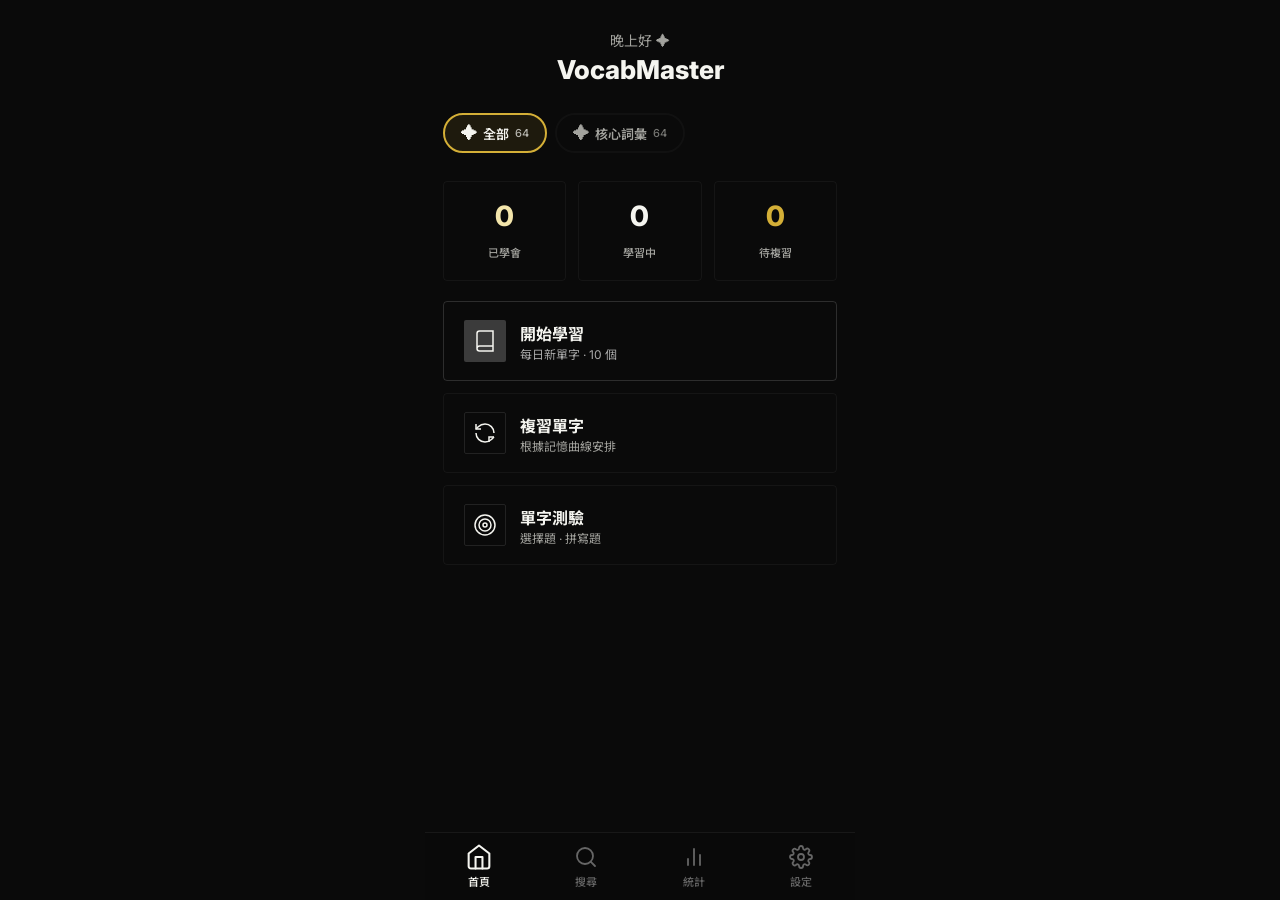
==== commit 71412f36: "Add files via upload 界面UI更新" ====
--- a/index.html
+++ b/index.html
@@ -1,5 +1,5 @@
 <!DOCTYPE html>
-<html lang="zh-TW" data-theme="dark">
+<html lang="zh-TW">
 <head>
   <meta charset="UTF-8">
   <meta name="viewport" content="width=device-width, initial-scale=1.0, viewport-fit=cover, user-scalable=no, maximum-scale=1">
@@ -9,9 +9,9 @@
   <meta name="description" content="VocabMaster — 在語境中高效記憶英語單字的智能背單字應用">
   <title>VocabMaster 背單字</title>
   <link rel="manifest" href="manifest.json">
-  <link rel="icon" href="data:image/svg+xml,<svg xmlns='http://www.w3.org/2000/svg' viewBox='0 0 100 100'><text y='.9em' font-size='90'>📖</text></svg>">
+  <link rel="icon" href="data:image/svg+xml,<svg xmlns='http://www.w3.org/2000/svg' viewBox='0 0 100 100'><text y='.9em' font-size='90' fill='%23D4AF37'>✦</text></svg>">
   <link rel="apple-touch-icon" href="icons/icon-192.png">
-  <link rel="stylesheet" href="style.css?v=2">
+  <link id="theme-stylesheet" rel="stylesheet" href="style-minimal.css">
 </head>
 <body>
   <div id="app">
@@ -21,10 +21,10 @@
       <!-- ── HOME ── -->
       <div id="page-home" class="page active">
         <div class="home-header">
-          <p class="greeting" id="greeting">晚上好 👋</p>
+          <p class="greeting" id="greeting">晚上好 <span style="color:var(--accent);">✦</span></p>
           <h1>VocabMaster</h1>
           <div class="streak-badge" id="streak-badge">
-            🔥 <span id="streak-count">0</span> 天連續學習
+            <span style="color:var(--accent);">✦</span> <span id="streak-count">0</span> 天連續學習
           </div>
         </div>
 
@@ -50,21 +50,27 @@
 
         <div class="action-btns">
           <button class="action-btn primary" id="btn-start-learn">
-            <div class="btn-icon">📚</div>
+            <div class="btn-icon">
+              <svg width="24" height="24" viewBox="0 0 24 24" fill="none" stroke="currentColor" stroke-width="1.5"><path d="M4 19.5v-15A2.5 2.5 0 0 1 6.5 2H20v20H6.5a2.5 2.5 0 0 1 0-5H20"/></svg>
+            </div>
             <div class="btn-text">
               開始學習
               <small>每日新單字 · <span id="daily-goal-display">10</span> 個</small>
             </div>
           </button>
           <button class="action-btn secondary" id="btn-start-review">
-            <div class="btn-icon">🔄</div>
+            <div class="btn-icon">
+              <svg width="24" height="24" viewBox="0 0 24 24" fill="none" stroke="currentColor" stroke-width="1.5"><path d="M21 12a9 9 0 0 0-9-9 9.75 9.75 0 0 0-6.74 2.74L3 8"/><path d="M3 3v5h5"/><path d="M3 12a9 9 0 0 0 9 9 9.75 9.75 0 0 0 6.74-2.74L21 16"/><path d="M16 21v-5h5"/></svg>
+            </div>
             <div class="btn-text">
               複習單字
               <small>根據記憶曲線安排</small>
             </div>
           </button>
           <button class="action-btn secondary" id="btn-start-quiz">
-            <div class="btn-icon">🎯</div>
+            <div class="btn-icon">
+              <svg width="24" height="24" viewBox="0 0 24 24" fill="none" stroke="currentColor" stroke-width="1.5"><circle cx="12" cy="12" r="10"/><circle cx="12" cy="12" r="6"/><circle cx="12" cy="12" r="2"/></svg>
+            </div>
             <div class="btn-text">
               單字測驗
               <small>選擇題 · 拼寫題</small>
@@ -107,7 +113,7 @@
       <!-- ── STATS ── -->
       <div id="page-stats" class="page">
         <div class="stats-header">
-          <h2>📊 學習統計</h2>
+          <h2>學習統計</h2>
         </div>
 
         <div class="chart-container">
@@ -168,7 +174,7 @@
       <!-- ── SETTINGS ── -->
       <div id="page-settings" class="page">
         <div class="settings-header">
-          <h2>⚙️ 設定</h2>
+          <h2>設定</h2>
         </div>
 
         <div class="settings-group">
@@ -185,13 +191,14 @@
           </div>
           <div class="setting-item">
             <div class="setting-label">
-              <span>深色模式</span>
-              <small>保護眼睛</small>
-            </div>
-            <label class="toggle">
-              <input type="checkbox" id="toggle-dark" checked>
-              <div class="toggle-slider"></div>
-            </label>
+              <span>介面風格</span>
+              <small>選擇您喜歡的視覺風格</small>
+            </div>
+              <select class="setting-select" id="theme-select">
+                <option value="minimal">極簡風格</option>
+                <option value="skeuomorph">擬物風格</option>
+                <option value="neumorphism">新擬態風格 (Neumorphism)</option>
+              </select>
           </div>
           <div class="setting-item">
             <div class="setting-label">
@@ -217,7 +224,7 @@
 
         <!-- 詞書管理 -->
         <div class="book-manager">
-          <h3>📚 詞書管理</h3>
+          <h3>詞書管理</h3>
           <p>將單字分類到不同詞書，有系統地學習。</p>
           <div class="book-list" id="book-list">
             <!-- Dynamically filled -->
@@ -227,7 +234,7 @@
 
         <!-- Import Section -->
         <div class="import-section">
-          <h3>📥 匯入單字庫</h3>
+          <h3>匯入單字庫</h3>
           <p>支援 CSV / JSON 格式，或直接貼上文字，輕鬆擴充你的單字庫。</p>
 
           <!-- 目標詞書選擇 -->
@@ -239,7 +246,9 @@
           </div>
 
           <div class="import-area" id="import-drop-area">
-            <div class="import-icon">📂</div>
+            <div class="import-icon">
+              <svg width="32" height="32" viewBox="0 0 24 24" fill="none" stroke="currentColor" stroke-width="1.5"><path d="M21 15v4a2 2 0 0 1-2 2H5a2 2 0 0 1-2-2v-4"/><polyline points="17 8 12 3 7 8"/><line x1="12" y1="3" x2="12" y2="15"/></svg>
+            </div>
             <p>點擊選擇檔案或拖放到此處</p>
             <p style="font-size:12px; margin-top:6px; color:var(--text-muted);">支援 .csv / .json / .txt</p>
             <input type="file" id="import-file-input" accept=".csv,.json,.txt" style="display:none">
@@ -247,22 +256,48 @@
 
           <div style="text-align:center; margin: 12px 0; color:var(--text-muted); font-size:13px;">— 或 —</div>
 
-          <textarea class="import-textarea" id="import-textarea" placeholder="直接貼上單字，每行一個：&#10;word | 中文意思&#10;hello | 你好&#10;world | 世界"></textarea>
+          <textarea class="import-textarea" id="import-textarea" placeholder="在此貼上您整理好的文字或 AI 生成的 JSON...&#10;純文字範例：&#10;abandon | v. | 放棄 | a- + bandon -> 放棄 | abandon oneself to"></textarea>
 
           <button class="import-btn" id="import-btn">匯入單字</button>
 
           <div id="import-result"></div>
 
           <div class="format-hint">
-            <span style="font-size:13px; font-weight:600;">支援的格式：</span>
-            <code>CSV: word,meaning
-hello,你好
-world,世界
-
-TXT: word | meaning
-hello | 你好
-
-JSON: [{"word":"hello","meanings":["你好"]}]</code>
+            <span style="font-size:13px; font-weight:600;">純文字支援格式：</span>
+            <code>英文單字 | 詞性 | 中文意思 | 字根字首(選填) | 片語句型(選填)
+abandon | v. | 放棄 | a- + bandon -> 放棄 | abandon oneself to</code>
+          </div>
+
+          <!-- AI Prompt Section -->
+          <div class="ai-prompt-box" style="margin-top: 24px; padding: 16px; border-radius: var(--radius-md); background: rgba(212, 175, 55, 0.05); border: 1px solid rgba(212, 175, 55, 0.3);">
+            <h4 style="color: var(--accent); margin-bottom: 8px; font-size: 15px; display:flex; align-items:center; gap:6px;">
+              <svg width="18" height="18" viewBox="0 0 24 24" fill="none" stroke="currentColor" stroke-width="2"><path d="M12 2a2 2 0 0 1 2 2c0 1.1-.9 2-2 2a2 2 0 0 1-2-2c0-1.1.9-2 2-2z"/><path d="M12 6v16"/><path d="M12 10s4-2 7-2"/><path d="M12 10s-4-2-7-2"/></svg>
+              AI 快速生成提示詞
+            </h4>
+            <p style="font-size: 13px; color: var(--text-secondary); margin-bottom: 12px; line-height: 1.5;">複製以下提示詞並傳送給 ChatGPT 或 Claude，讓 AI 自動幫您把單字轉換為完美支援的 JSON 格式。</p>
+            <div style="position: relative;">
+              <textarea id="ai-prompt-text" style="width:100%; height:120px; font-size:12px; font-family:monospace; background:var(--bg-primary); color:var(--text-primary); padding:10px; border:1px solid var(--bg-elevated); border-radius:var(--radius-sm); resize:none;" readonly>請幫我把以下英文單字轉換成 JSON 格式。每個單字需要包含以下欄位：
+1. "word": 英文單字
+2. "pos": 詞性 (例如 v., n., adj.)
+3. "meanings": 中文意思 (陣列格式，例如 ["意思1", "意思2"])
+4. "wordRoot": 字根字首解析 (選填，若無可留空字串)
+5. "phrases": 相關片語或句型用法 (選填，若無可留空字串)
+
+輸出格式範例：
+[
+  {
+    "word": "abandon",
+    "pos": "v.",
+    "meanings": ["放棄", "拋棄"],
+    "wordRoot": "a- (不) + bandon (約束) -> 放棄",
+    "phrases": "abandon oneself to (沉溺於...)"
+  }
+]
+
+我的單字列表：
+[請在此貼上你的單字]</textarea>
+              <button id="copy-ai-prompt" style="position:absolute; top:8px; right:8px; background:var(--text-primary); color:var(--bg-primary); border:none; padding:4px 10px; font-size:12px; font-weight:bold; border-radius:4px; cursor:pointer;">複製</button>
+            </div>
           </div>
         </div>
 
@@ -272,7 +307,7 @@
               <span style="color:var(--danger);">重設學習進度</span>
               <small>清除所有學習記錄</small>
             </div>
-            <button class="import-btn" style="width:auto; padding:10px 20px; font-size:14px; background:linear-gradient(135deg,#ff6b6b,#ee5a24);" id="reset-btn">重設</button>
+            <button class="import-btn" style="width:auto; padding:10px 20px; font-size:14px; background:linear-gradient(135deg,#ff6b6b,#ee5a24); color:#fff;" id="reset-btn">重設</button>
           </div>
         </div>
       </div>
@@ -304,7 +339,7 @@
   <div class="modal-overlay" id="modal-overlay">
     <div class="modal">
       <div class="modal-header">
-        <h3>📚 建立新詞書</h3>
+        <h3>建立新詞書</h3>
         <button class="modal-close" id="modal-close">✕</button>
       </div>
       <div class="modal-body">
@@ -312,18 +347,18 @@
         <input type="text" class="modal-input" id="new-book-name" placeholder="例如：TOEFL 核心詞彙" maxlength="20">
         <label class="modal-label">選擇圖示</label>
         <div class="icon-picker" id="icon-picker">
-          <button class="icon-option active" data-icon="📗">📗</button>
-          <button class="icon-option" data-icon="📕">📕</button>
-          <button class="icon-option" data-icon="📙">📙</button>
-          <button class="icon-option" data-icon="📓">📓</button>
-          <button class="icon-option" data-icon="📒">📒</button>
-          <button class="icon-option" data-icon="🎯">🎯</button>
-          <button class="icon-option" data-icon="🏆">🏆</button>
-          <button class="icon-option" data-icon="💼">💼</button>
-          <button class="icon-option" data-icon="🎓">🎓</button>
-          <button class="icon-option" data-icon="🌍">🌍</button>
-          <button class="icon-option" data-icon="✈️">✈️</button>
-          <button class="icon-option" data-icon="💡">💡</button>
+          <button class="icon-option active" data-icon="✦">✦</button>
+          <button class="icon-option" data-icon="✧">✧</button>
+          <button class="icon-option" data-icon="✢">✢</button>
+          <button class="icon-option" data-icon="✤">✤</button>
+          <button class="icon-option" data-icon="✥">✥</button>
+          <button class="icon-option" data-icon="❂">❂</button>
+          <button class="icon-option" data-icon="❉">❉</button>
+          <button class="icon-option" data-icon="✱">✱</button>
+          <button class="icon-option" data-icon="✲">✲</button>
+          <button class="icon-option" data-icon="✶">✶</button>
+          <button class="icon-option" data-icon="✷">✷</button>
+          <button class="icon-option" data-icon="✸">✸</button>
         </div>
       </div>
       <button class="import-btn" id="confirm-create-book" style="width:100%;">建立詞書</button>
--- a/style-minimal.css
+++ b/style-minimal.css
@@ -0,0 +1,1833 @@
+/* ===================================================================
+   VocabMaster — 背單字 App Design System
+   Minimalist Swiss Style · Monochromatic · Mobile PWA
+   =================================================================== */
+
+@import url('https://fonts.googleapis.com/css2?family=Inter:wght@400;500;600;700&family=Noto+Sans+TC:wght@400;500;700&display=swap');
+
+/* ---------- CSS Custom Properties ---------- */
+:root {
+  /* ── colours (dark theme — premium luxury) ── */
+  --bg-primary:    #0a0a0a;
+  --bg-secondary:  #121212;
+  --bg-card:       transparent;
+  --bg-card-hover: rgba(255, 255, 255, 0.02);
+  --bg-elevated:   rgba(255, 255, 255, 0.03);
+  --bg-glass:      rgba(10, 10, 10, 0.85);
+
+  --text-primary:   #F5F5F0;
+  --text-secondary: #A3A39E;
+  --text-muted:     #666666;
+
+  --accent:         #D4AF37; /* Champagne Gold */
+  --accent-light:   #F3E5AB;
+  --accent-glow:    rgba(212, 175, 55, 0.1);
+
+  --success:        #F5F5F0;
+  --success-glow:   transparent;
+  --warning:        #D4AF37;
+  --danger:         #F5F5F0;
+  --danger-glow:    transparent;
+
+  --gradient-primary: linear-gradient(135deg, #1A1A1A, #2A2A2A);
+  --gradient-warm:    linear-gradient(135deg, #1A1A1A, #2A2A2A);
+  --gradient-cool:    linear-gradient(135deg, #1A1A1A, #2A2A2A);
+  --gradient-bg:      #0a0a0a;
+
+  /* ── spacing & radius (sharp, sophisticated edges) ── */
+  --radius-sm:  0px;
+  --radius-md:  2px;
+  --radius-lg:  4px;
+  --radius-xl:  8px;
+  --radius-full: 9999px;
+
+  /* ── shadows (removed for editorial flat design) ── */
+  --shadow-sm:   none;
+  --shadow-md:   none;
+  --shadow-lg:   none;
+  --shadow-glow: none;
+
+  /* ── iOS spring animation (CSS approximation via cubic‑bezier) ── */
+  --spring:          cubic-bezier(0.34, 1.56, 0.64, 1);
+  --spring-soft:     cubic-bezier(0.25, 1.2, 0.5, 1);
+  --spring-bounce:   cubic-bezier(0.18, 1.8, 0.5, 1);
+  --spring-gentle:   cubic-bezier(0.22, 1.0, 0.36, 1);
+  --ease-out-expo:   cubic-bezier(0.16, 1, 0.3, 1);
+
+  /* ── layout ── */
+  --safe-top:    env(safe-area-inset-top, 0px);
+  --safe-bottom: env(safe-area-inset-bottom, 0px);
+  --tab-height:  68px;
+  --max-width:   430px;
+
+  /* ── fonts ── */
+  --font-sans: 'Inter', 'Noto Sans TC', -apple-system, BlinkMacSystemFont, 'PingFang TC', 'Microsoft JhengHei', sans-serif;
+  --font-serif: 'Inter', 'Noto Sans TC', -apple-system, BlinkMacSystemFont, 'PingFang TC', 'Microsoft JhengHei', sans-serif;
+  --font: var(--font-sans);
+}
+
+/* ---------- Reset & Base ---------- */
+*, *::before, *::after { box-sizing: border-box; margin: 0; padding: 0; }
+
+
+html {
+  font-size: 16px;
+  -webkit-text-size-adjust: 100%;
+  -webkit-tap-highlight-color: transparent;
+}
+
+body {
+  font-family: var(--font);
+  background: var(--gradient-bg);
+  color: var(--text-primary);
+  min-height: 100dvh;
+  overflow-x: hidden;
+  -webkit-font-smoothing: antialiased;
+  user-select: none;
+  -webkit-user-select: none;
+}
+
+/* ---------- App Shell ---------- */
+#app {
+  position: relative;
+  max-width: var(--max-width);
+  margin: 0 auto;
+  min-height: 100dvh;
+  display: flex;
+  flex-direction: column;
+  overflow: hidden;
+}
+
+/* ---------- Pages Container ---------- */
+.pages {
+  flex: 1;
+  position: relative;
+  overflow: hidden;
+  padding-bottom: var(--tab-height);
+}
+
+.page {
+  position: absolute;
+  inset: 0;
+  padding: 20px 18px;
+  padding-top: calc(var(--safe-top) + 20px);
+  padding-bottom: calc(var(--tab-height) + 20px);
+  overflow-y: auto;
+  overflow-x: hidden;
+  transform: translateY(30px) scale(0.96);
+  opacity: 0;
+  visibility: hidden;
+  transition: transform 0.5s var(--spring),
+              opacity 0.35s var(--ease-out-expo),
+              visibility 0s 0.5s;
+  will-change: transform, opacity;
+  -webkit-overflow-scrolling: touch;
+}
+
+.page.active {
+  transform: translateY(0) scale(1);
+  opacity: 1;
+  visibility: visible;
+  transition: transform 0.5s var(--spring),
+              opacity 0.35s var(--ease-out-expo),
+              visibility 0s 0s;
+}
+
+/* Secondary pages (learn/quiz): no tab-bar, less bottom padding */
+#page-learn, #page-quiz {
+  padding-bottom: 20px;
+}
+
+/* ---------- Tab Bar ---------- */
+.tab-bar {
+  position: fixed;
+  bottom: 0;
+  left: 50%;
+  transform: translateX(-50%);
+  width: 100%;
+  max-width: var(--max-width);
+  height: var(--tab-height);
+  padding-bottom: var(--safe-bottom);
+  display: flex;
+  align-items: center;
+  justify-content: space-around;
+  background: var(--bg-glass);
+  backdrop-filter: blur(20px);
+  -webkit-backdrop-filter: blur(20px);
+  border-top: 1px solid rgba(255,255,255,0.06);
+  z-index: 100;
+  transition: transform 0.35s var(--ease-out-expo),
+              opacity 0.25s ease;
+}
+
+.tab-btn {
+  display: flex;
+  flex-direction: column;
+  align-items: center;
+  gap: 4px;
+  background: none;
+  border: none;
+  color: var(--text-muted);
+  font-size: 11px;
+  font-weight: 500;
+  font-family: var(--font);
+  padding: 6px 14px;
+  cursor: pointer;
+  transition: color 0.3s, transform 0.4s var(--spring);
+  -webkit-tap-highlight-color: transparent;
+}
+
+.tab-btn svg {
+  width: 24px;
+  height: 24px;
+  stroke: currentColor;
+  fill: none;
+  stroke-width: 1.8;
+  stroke-linecap: round;
+  stroke-linejoin: round;
+  transition: transform 0.4s var(--spring-bounce);
+}
+
+.tab-btn.active {
+  color: var(--text-primary);
+}
+
+.tab-btn.active svg {
+  transform: scale(1.15);
+}
+
+.tab-btn:active {
+  transform: scale(0.88);
+}
+
+.tab-bar.tab-bar-hidden {
+  transform: translateX(-50%) translateY(100%);
+  pointer-events: none;
+  opacity: 0;
+  transition: transform 0.35s var(--ease-out-expo),
+              opacity 0.25s ease;
+}
+
+/* ---------- Cards ---------- */
+.card {
+  background: transparent;
+  border-radius: var(--radius-lg);
+  padding: 20px;
+  box-shadow: none;
+  border: 1px solid rgba(128,128,128,0.1);
+  transition: transform 0.4s var(--spring), border-color 0.3s;
+}
+
+.card:active {
+  transform: scale(0.98);
+  border-color: rgba(128,128,128,0.3);
+}
+
+.card-glow {
+  border: 1px solid var(--accent-light);
+}
+
+/* ---------- Home Page ---------- */
+.home-header {
+  text-align: center;
+  padding: 10px 0 24px;
+}
+
+.home-header .greeting {
+  font-size: 14px;
+  color: var(--text-secondary);
+  margin-bottom: 4px;
+}
+
+.home-header h1 {
+  font-size: 26px;
+  font-weight: 800;
+  color: var(--text-primary);
+}
+
+.streak-badge {
+  display: none !important;
+}
+
+@keyframes badge-in {
+  from { transform: scale(0) rotate(-20deg); opacity: 0; }
+  to   { transform: scale(1) rotate(0); opacity: 1; }
+}
+
+.stats-grid {
+  display: grid;
+  grid-template-columns: repeat(3, 1fr);
+  gap: 12px;
+  margin: 16px 0;
+}
+
+.stat-card {
+  background: transparent;
+  border-radius: var(--radius-lg);
+  padding: 20px;
+  border: 1px solid rgba(128,128,128,0.1);
+  display: flex;
+  flex-direction: column;
+  align-items: center;
+  gap: 8px;
+}
+
+.stat-card:nth-child(1) { animation-delay: 0.05s; }
+.stat-card:nth-child(2) { animation-delay: 0.1s; }
+.stat-card:nth-child(3) { animation-delay: 0.15s; }
+
+@keyframes stat-pop {
+  from { transform: translateY(20px) scale(0.8); opacity: 0; }
+  to   { transform: translateY(0) scale(1); opacity: 1; }
+}
+
+.stat-card .stat-value {
+  font-size: 28px;
+  font-weight: 800;
+  line-height: 1;
+}
+
+.stat-card .stat-label {
+  font-size: 11px;
+  color: var(--text-secondary);
+  margin-top: 6px;
+  font-weight: 500;
+}
+
+.stat-card:nth-child(1) .stat-value { color: var(--accent-light); }
+.stat-card:nth-child(2) .stat-value { color: var(--success); }
+.stat-card:nth-child(3) .stat-value { color: var(--warning); }
+
+/* action buttons on home */
+.action-btns {
+  display: flex;
+  flex-direction: column;
+  gap: 12px;
+  margin-top: 20px;
+}
+
+.action-btn {
+  display: flex;
+  align-items: center;
+  gap: 14px;
+  width: 100%;
+  padding: 18px 20px;
+  border: none;
+  border-radius: var(--radius-lg);
+  font-family: var(--font);
+  font-size: 16px;
+  font-weight: 700;
+  cursor: pointer;
+  transition: transform 0.4s var(--spring),
+              box-shadow 0.3s;
+  -webkit-tap-highlight-color: transparent;
+}
+
+.action-btn:active {
+  transform: scale(0.95) !important;
+}
+
+.action-btn.primary {
+  background: transparent;
+  color: var(--text-primary);
+  box-shadow: none;
+  border: 1px solid rgba(128,128,128,0.3);
+}
+
+.action-btn.secondary {
+  background: transparent;
+  color: var(--text-primary);
+  border: 1px solid rgba(128,128,128,0.1);
+}
+
+.action-btn .btn-icon {
+  width: 42px;
+  height: 42px;
+  border-radius: var(--radius-md);
+  display: flex;
+  align-items: center;
+  justify-content: center;
+  font-size: 22px;
+  flex-shrink: 0;
+}
+
+.action-btn.primary .btn-icon {
+  background: rgba(255,255,255,0.2);
+}
+
+.action-btn.secondary .btn-icon {
+  background: transparent;
+  border: 1px solid rgba(128,128,128,0.2);
+}
+
+.action-btn .btn-text {
+  display: flex;
+  flex-direction: column;
+  text-align: left;
+}
+
+.action-btn .btn-text small {
+  font-size: 12px;
+  font-weight: 400;
+  color: rgba(255,255,255,0.65);
+}
+
+.action-btn.secondary .btn-text small {
+  color: var(--text-secondary);
+}
+
+/* ---------- Learning Page ---------- */
+.learn-header, .search-header {
+  display: flex;
+  align-items: center;
+  justify-content: space-between;
+  margin-bottom: 8px;
+  position: relative;
+}
+
+.learn-header .back-btn, .search-header .back-btn {
+  background: none;
+  border: none;
+  color: var(--text-primary);
+  font-size: 16px;
+  font-weight: 600;
+  cursor: pointer;
+  padding: 4px;
+  transition: transform 0.3s var(--spring);
+  -webkit-tap-highlight-color: transparent;
+  display: flex;
+  align-items: center;
+  gap: 4px;
+}
+
+.learn-header .back-btn:active, .search-header .back-btn:active { transform: scale(0.9); }
+
+.learn-right-controls {
+  display: flex;
+  gap: 8px;
+  background: rgba(255,255,255,0.1);
+  border-radius: var(--radius-full);
+  padding: 4px 8px;
+}
+
+.icon-btn {
+  background: none;
+  border: none;
+  color: var(--text-primary);
+  font-size: 16px;
+  cursor: pointer;
+  width: 28px;
+  height: 28px;
+  display: flex;
+  align-items: center;
+  justify-content: center;
+  border-radius: 50%;
+  transition: background 0.2s;
+}
+
+.icon-btn:active { background: rgba(255,255,255,0.2); }
+
+.learn-progress-text {
+  text-align: center;
+  font-size: 13px;
+  color: var(--text-muted);
+  font-weight: 500;
+  margin-bottom: 24px;
+  letter-spacing: 1px;
+  opacity: 0.5;
+}
+
+/* Word Card */
+.word-card-area {
+  margin: 20px 0 40px;
+  text-align: center;
+  display: flex;
+  flex-direction: column;
+  align-items: center;
+  justify-content: center;
+}
+
+.word-card {
+  width: 100%;
+}
+
+.word-card.bounce-in {
+  animation: txt-bounce-in 0.6s var(--spring-bounce) both;
+}
+
+@keyframes txt-bounce-in {
+  0%   { transform: translateY(30px); opacity: 0; }
+  100% { transform: translateY(0); opacity: 1; }
+}
+
+.word-card .word-text {
+  font-family: var(--font-sans);
+  font-style: normal;
+  font-size: 48px;
+  font-weight: 700;
+  margin-bottom: 8px;
+  letter-spacing: -0.5px;
+  color: var(--text-primary);
+}
+
+.word-phonetic-group {
+  display: flex;
+  align-items: center;
+  justify-content: center;
+  gap: 12px;
+  margin-bottom: 24px;
+}
+
+.word-phonetic {
+  font-family: var(--font-sans);
+  font-size: 16px;
+  color: var(--accent);
+  letter-spacing: 1px;
+}
+
+.word-phonetic-group {
+  display: flex;
+  flex-direction: column;
+  align-items: center;
+  gap: 8px;
+}
+
+.word-dots {
+  display: none !important;
+}
+
+.learn-right-controls {
+  display: none !important;
+}
+
+.action-pill-btn .btn-indicator {
+  display: none !important;
+}
+
+.word-dots span {
+  width: 14px;
+  height: 4px;
+  background: var(--accent-glow);
+  border-radius: 2px;
+}
+
+.word-dots span:nth-child(2) { background: var(--accent-light); width: 20px; }
+
+.word-card .word-phonetic {
+  font-size: 16px;
+  color: var(--text-primary);
+  display: flex;
+  align-items: center;
+  gap: 8px;
+}
+
+.speak-btn-inline {
+  background: none;
+  border: none;
+  font-size: 16px;
+  cursor: pointer;
+  color: var(--text-secondary);
+  transition: transform 0.3s var(--spring-bounce), color 0.3s;
+  -webkit-tap-highlight-color: transparent;
+  padding: 4px;
+}
+
+.speak-btn-inline:active { transform: scale(1.4); color: var(--text-primary); }
+
+/* Meanings (revealed) */
+.meanings-area {
+  margin-top: 10px;
+  padding: 0 10px;
+  display: flex;
+  flex-wrap: wrap;
+  justify-content: center;
+  align-items: center;
+  gap: 12px;
+}
+
+.meanings-area.hidden { display: none !important; }
+
+.pos-tag {
+  display: inline-flex;
+  align-items: center;
+  background: var(--accent);
+  color: var(--bg-primary);
+  font-size: 13px;
+  font-weight: 700;
+  padding: 4px 8px;
+  border-radius: var(--radius-sm);
+  letter-spacing: 0.5px;
+  animation: slide-up 0.4s var(--spring) both;
+}
+
+.meaning-text {
+  display: inline-flex;
+  align-items: center;
+  font-size: 18px;
+  font-weight: 600;
+  color: var(--text-primary);
+  animation: slide-up 0.4s var(--spring) both;
+  animation-delay: 0.06s;
+}
+
+@keyframes slide-up {
+  from { transform: translateY(15px); opacity: 0; }
+  to   { transform: translateY(0); opacity: 1; }
+}
+
+/* examples */
+.examples-area {
+  margin-top: 16px;
+}
+
+.example-item {
+  background: transparent;
+  border-radius: var(--radius-sm);
+  padding: 16px 0;
+  margin-bottom: 4px;
+  border-bottom: 1px solid rgba(128,128,128,0.2);
+  animation: example-in 0.4s var(--spring) both;
+}
+
+.example-item:last-child {
+  border-bottom: none;
+}
+
+.example-item:nth-child(1) { animation-delay: 0.1s; }
+.example-item:nth-child(2) { animation-delay: 0.2s; }
+.example-item:nth-child(3) { animation-delay: 0.3s; }
+
+@keyframes example-in {
+  from { transform: translateY(16px) scale(0.95); opacity: 0; }
+  to   { transform: translateY(0) scale(1); opacity: 1; }
+}
+
+.example-item .example-en {
+  font-family: var(--font-sans);
+  font-style: normal;
+  font-weight: 500;
+  font-size: 16px;
+  line-height: 1.6;
+  color: var(--text-primary);
+  margin-bottom: 8px;
+}
+
+.example-item .example-en mark {
+  background: transparent;
+  color: var(--accent);
+  font-weight: 700;
+  padding: 0;
+  border-radius: 0;
+  text-decoration: underline;
+  text-decoration-color: var(--accent);
+}
+
+.example-item .example-zh {
+  font-family: var(--font-sans);
+  font-size: 14px;
+  color: #8c8c9b; /* Distinct muted color for translation */
+  line-height: 1.5;
+  letter-spacing: 0.5px;
+}
+
+/* supplement info (root, phrase) */
+.root-info {
+  margin-top: 16px;
+  padding: 12px 16px;
+  background: var(--bg-elevated);
+  border-left: 3px solid var(--accent);
+  border-radius: var(--radius-md);
+  font-size: 14px;
+  font-weight: 500;
+  color: var(--text-secondary);
+  line-height: 1.5;
+  display: flex;
+  align-items: flex-start;
+  text-align: left;
+  gap: 12px;
+  animation: slide-in 0.4s var(--spring) 0.35s both;
+}
+
+.root-info.hidden {
+  display: none !important;
+}
+
+.root-info .root-icon {
+  font-size: 14px;
+  color: var(--accent);
+  display: flex;
+  align-items: center;
+  justify-content: center;
+  flex-shrink: 0;
+  width: 24px;
+  height: 24px;
+  margin-top: -2px;
+}
+
+.root-info .supp-content {
+  display: flex;
+  flex-direction: column;
+  gap: 4px;
+}
+
+.root-info .supp-title {
+  font-size: 12px;
+  font-weight: 700;
+  color: var(--text-primary);
+  text-transform: uppercase;
+  letter-spacing: 0.5px;
+}
+
+.root-info .root-icon {
+  font-size: 16px;
+  color: var(--accent);
+  display: flex;
+  align-items: center;
+  justify-content: center;
+  width: 24px;
+  height: 24px;
+  border: 1px solid var(--accent);
+  border-radius: 50%;
+  padding-bottom: 1px; /* Optical alignment */
+}
+
+/* Rating Buttons (Material You Pill Style) */
+.rating-btns-container {
+  margin-top: 32px;
+  padding: 0 20px 24px;
+  width: 100%;
+}
+
+.rating-btns-container.sticky-bottom-cta {
+  position: fixed;
+  left: 50%;
+  transform: translateX(-50%);
+  bottom: calc(var(--safe-bottom) + 60px);
+  width: min(var(--max-width), 100%);
+  padding: 0 18px;
+  z-index: 90;
+}
+
+.rating-btns {
+  display: flex;
+  justify-content: space-around;
+  width: 100%;
+}
+
+.rating-btns.hidden { display: none; }
+
+.action-pill-btn {
+  background: none;
+  border: none;
+  display: flex;
+  flex-direction: column;
+  align-items: center;
+  gap: 6px;
+  cursor: pointer;
+  -webkit-tap-highlight-color: transparent;
+  padding: 10px 20px;
+  animation: fade-up 0.4s ease-out both;
+}
+
+.action-pill-btn:nth-child(2) { animation-delay: 0.1s; }
+
+@keyframes fade-up {
+  from { transform: translateY(10px); opacity: 0; }
+  to   { transform: translateY(0); opacity: 1; }
+}
+
+.action-pill-btn:active {
+  transform: scale(0.92);
+  transition: transform 0.1s;
+}
+
+.action-pill-btn .btn-label {
+  font-family: var(--font-sans);
+  font-size: 14px;
+  font-weight: 500;
+  color: var(--text-secondary);
+  letter-spacing: 1px;
+  text-transform: uppercase;
+}
+
+.action-pill-btn.next .btn-label { color: var(--text-primary); }
+
+.action-pill-btn .btn-indicator {
+  width: 24px;
+  height: 4px;
+  border-radius: 2px;
+  background: var(--text-muted);
+}
+
+.action-pill-btn.next .btn-indicator {
+  background: var(--text-primary);
+}
+
+.reveal-btn {
+  width: 100%;
+  padding: 16px;
+  border: 1px solid rgba(128,128,128,0.3);
+  border-radius: 0;
+  background: transparent;
+  color: var(--text-primary);
+  font-family: var(--font-sans);
+  font-size: 14px;
+  font-weight: 500;
+  letter-spacing: 2px;
+  text-transform: uppercase;
+  cursor: pointer;
+  transition: transform 0.4s var(--spring), background 0.3s;
+  -webkit-tap-highlight-color: transparent;
+}
+
+.reveal-btn:active { 
+  transform: scale(0.96); 
+  background: rgba(128,128,128,0.05);
+}
+.reveal-btn.hidden { display: none; }
+
+/* ---------- Search Page Styles ---------- */
+.search-bar-container {
+  display: flex;
+  align-items: center;
+  background: transparent;
+  border-radius: var(--radius-xl);
+  padding: 12px 16px;
+  margin: 10px 0 20px;
+  box-shadow: none;
+  border: 1px solid rgba(128,128,128,0.2);
+}
+
+.search-icon {
+  width: 20px;
+  height: 20px;
+  stroke: var(--text-muted);
+  stroke-width: 2;
+  fill: none;
+  margin-right: 12px;
+}
+
+.search-input {
+  flex: 1;
+  background: none;
+  border: none;
+  color: var(--text-primary);
+  font-family: var(--font);
+  font-size: 16px;
+  outline: none;
+}
+
+.search-input::placeholder {
+  color: var(--text-muted);
+}
+
+.clear-search-btn {
+  background: transparent;
+  border: 1px solid rgba(128,128,128,0.2);
+  border: none;
+  color: var(--text-secondary);
+  width: 24px;
+  height: 24px;
+  border-radius: 50%;
+  font-size: 10px;
+  cursor: pointer;
+  display: flex;
+  align-items: center;
+  justify-content: center;
+}
+
+.search-results-list {
+  display: flex;
+  flex-direction: column;
+  gap: 16px;
+  padding-bottom: 20px;
+}
+
+.search-item {
+  display: flex;
+  align-items: baseline;
+  gap: 12px;
+  padding: 8px 4px;
+  border-bottom: 1px solid rgba(255,255,255,0.03);
+  animation: txt-bounce-in 0.4s both;
+}
+
+.search-item-word {
+  font-size: 18px;
+  font-weight: 600;
+  color: var(--text-primary);
+}
+
+.search-item-pos {
+  font-size: 14px;
+  color: var(--text-muted);
+  font-weight: 500;
+}
+
+.search-item-meaning {
+  font-size: 14px;
+  color: var(--text-secondary);
+  flex: 1;
+  white-space: nowrap;
+  overflow: hidden;
+  text-overflow: ellipsis;
+}
+
+
+/* ---------- Quiz Page ---------- */
+.quiz-question {
+  font-size: 14px;
+  color: var(--text-secondary);
+  text-align: center;
+  margin-bottom: 10px;
+}
+
+.quiz-word-display {
+  text-align: center;
+  font-size: 32px;
+  font-weight: 800;
+  margin-bottom: 24px;
+  animation: card-bounce-in 0.5s var(--spring-bounce) both;
+}
+
+.quiz-options {
+  display: flex;
+  flex-direction: column;
+  gap: 10px;
+}
+
+.quiz-option {
+  background: transparent;
+  border: 1px solid rgba(128,128,128,0.2);
+  border-radius: var(--radius-lg);
+  padding: 16px;
+  margin-bottom: 12px;
+  font-size: 16px;
+  color: var(--text-primary);
+  text-align: center;
+  cursor: pointer;
+  transition: transform 0.3s, background 0.3s;
+  -webkit-tap-highlight-color: transparent;
+}
+
+.quiz-option:nth-child(1) { animation-delay: 0.05s; }
+.quiz-option:nth-child(2) { animation-delay: 0.1s; }
+.quiz-option:nth-child(3) { animation-delay: 0.15s; }
+.quiz-option:nth-child(4) { animation-delay: 0.2s; }
+
+@keyframes option-in {
+  from { transform: translateX(-24px) scale(0.94); opacity: 0; }
+  to   { transform: translateX(0) scale(1); opacity: 1; }
+}
+
+.quiz-option:active { transform: scale(0.96); }
+
+.quiz-option.correct {
+  border-color: var(--success);
+  background: rgba(0,206,201,0.12);
+  animation: correct-pop 0.45s var(--spring-bounce);
+}
+
+@keyframes correct-pop {
+  0%   { transform: scale(1); }
+  50%  { transform: scale(1.04); }
+  100% { transform: scale(1); }
+}
+
+.quiz-option.wrong {
+  border-color: var(--danger);
+  background: rgba(255,107,107,0.12);
+  animation: shake 0.5s var(--spring);
+}
+
+@keyframes shake {
+  0%, 100% { transform: translateX(0); }
+  20%      { transform: translateX(-8px); }
+  40%      { transform: translateX(8px); }
+  60%      { transform: translateX(-6px); }
+  80%      { transform: translateX(4px); }
+}
+
+/* Spelling */
+.spell-input-area {
+  margin-top: 20px;
+  display: flex;
+  gap: 8px;
+}
+
+.spell-input {
+  flex: 1;
+  padding: 16px 18px;
+  border: 2px solid var(--bg-elevated);
+  border-radius: var(--radius-lg);
+  background: transparent;
+  color: var(--text-primary);
+  font-family: var(--font);
+  font-size: 18px;
+  font-weight: 600;
+  outline: none;
+  transition: border-color 0.3s;
+}
+
+.spell-input:focus {
+  border-color: var(--accent);
+}
+
+.spell-submit {
+  padding: 16px 20px;
+  border: none;
+  border-radius: var(--radius-lg);
+  background: var(--text-primary);
+  color: var(--bg-primary);
+  font-family: var(--font);
+  font-size: 16px;
+  font-weight: 700;
+  cursor: pointer;
+  transition: transform 0.3s var(--spring);
+  -webkit-tap-highlight-color: transparent;
+}
+
+.spell-submit:active { transform: scale(0.92); }
+
+.spell-result {
+  margin-top: 14px;
+  padding: 14px;
+  border-radius: var(--radius-md);
+  text-align: center;
+  font-weight: 700;
+  font-size: 15px;
+}
+
+.spell-result.correct-result {
+  background: rgba(0,206,201,0.12);
+  color: var(--success);
+}
+
+.spell-result.wrong-result {
+  background: rgba(255,107,107,0.12);
+  color: var(--danger);
+}
+
+/* ---------- Stats Page ---------- */
+.stats-header {
+  text-align: center;
+  margin-bottom: 24px;
+}
+
+.stats-header h2 {
+  font-size: 24px;
+  font-weight: 800;
+}
+
+.chart-container {
+  background: transparent;
+  border-radius: var(--radius-lg);
+  padding: 20px;
+  margin-bottom: 16px;
+  box-shadow: none;
+  border: 1px solid rgba(255,255,255,0.04);
+}
+
+.chart-container h3 {
+  font-size: 14px;
+  color: var(--text-secondary);
+  margin-bottom: 14px;
+  font-weight: 600;
+}
+
+.chart-container canvas {
+  width: 100%;
+  height: 180px;
+}
+
+.word-list-section {
+  margin-top: 20px;
+}
+
+.word-list-section h3 {
+  font-size: 16px;
+  font-weight: 700;
+  margin-bottom: 12px;
+}
+
+.word-list-tabs {
+  display: flex;
+  gap: 8px;
+  margin-bottom: 14px;
+}
+
+.wl-tab {
+  padding: 8px 16px;
+  border: none;
+  border-radius: var(--radius-full);
+  background: transparent;
+  border: 1px solid rgba(128,128,128,0.2);
+  color: var(--text-secondary);
+  font-family: var(--font);
+  font-size: 13px;
+  font-weight: 600;
+  cursor: pointer;
+  transition: all 0.3s var(--spring);
+  -webkit-tap-highlight-color: transparent;
+}
+
+.wl-tab.active {
+  background: var(--text-primary);
+  color: var(--bg-primary);
+}
+
+.wl-tab:active { transform: scale(0.93); }
+
+.word-list-items {
+  display: flex;
+  flex-direction: column;
+  gap: 8px;
+  max-height: 300px;
+  overflow-y: auto;
+}
+
+.wl-item {
+  background: transparent;
+  border-radius: var(--radius-lg);
+  padding: 16px;
+  display: flex;
+  align-items: center;
+  justify-content: space-between;
+  margin-bottom: 8px;
+  border: 1px solid rgba(128,128,128,0.1);
+  transition: transform 0.3s;
+}
+
+.wl-item .wl-word {
+  font-weight: 700;
+  font-size: 16px;
+}
+
+.wl-item .wl-meaning {
+  font-size: 13px;
+  color: var(--text-secondary);
+}
+
+.wl-item .wl-status {
+  font-size: 11px;
+  font-weight: 600;
+  padding: 3px 10px;
+  border-radius: var(--radius-full);
+}
+
+.wl-status.mastered { background: rgba(0,206,201,0.15); color: var(--success); }
+.wl-status.learning { background: rgba(253,203,110,0.15); color: var(--warning); }
+.wl-status.new-word { background: var(--accent-glow); color: var(--accent-light); }
+
+/* ---------- Settings Page ---------- */
+.settings-header {
+  text-align: center;
+  margin-bottom: 24px;
+}
+
+.settings-header h2 {
+  font-size: 24px;
+  font-weight: 800;
+}
+
+.settings-group {
+  background: transparent;
+  border-radius: var(--radius-lg);
+  padding: 4px 0;
+  margin-bottom: 16px;
+  box-shadow: none;
+  border: 1px solid rgba(255,255,255,0.04);
+}
+
+.setting-item {
+  display: flex;
+  align-items: center;
+  justify-content: space-between;
+  padding: 16px 20px;
+  border-bottom: 1px solid rgba(255,255,255,0.04);
+}
+
+.setting-item:last-child {
+  border-bottom: none;
+}
+
+.setting-item .setting-label {
+  display: flex;
+  flex-direction: column;
+  gap: 2px;
+}
+
+.setting-item .setting-label span:first-child {
+  font-weight: 600;
+  font-size: 15px;
+}
+
+.setting-item .setting-label small {
+  font-size: 12px;
+  color: var(--text-muted);
+}
+
+/* Toggle Switch */
+.toggle {
+  position: relative;
+  width: 52px;
+  height: 30px;
+  flex-shrink: 0;
+}
+
+.toggle input { opacity: 0; width: 0; height: 0; }
+
+.toggle-slider {
+  position: absolute;
+  inset: 0;
+  background: transparent;
+  border: 1px solid rgba(128,128,128,0.2);
+  border-radius: var(--radius-full);
+  cursor: pointer;
+  transition: background 0.35s;
+}
+
+.toggle-slider::before {
+  content: '';
+  position: absolute;
+  width: 24px;
+  height: 24px;
+  left: 3px;
+  bottom: 3px;
+  background: var(--text-primary);
+  border-radius: 50%;
+  transition: transform 0.35s var(--spring-bounce), background 0.35s;
+  box-shadow: none;
+}
+
+.toggle input:checked + .toggle-slider {
+  background: var(--text-primary);
+}
+
+.toggle input:checked + .toggle-slider::before {
+  transform: translateX(22px);
+  background: var(--bg-primary);
+}
+
+/* Stepper */
+.stepper {
+  display: flex;
+  align-items: center;
+  gap: 12px;
+}
+
+.stepper button {
+  width: 32px;
+  height: 32px;
+  border-radius: 50%;
+  border: none;
+  background: transparent;
+  border: 1px solid rgba(128,128,128,0.2);
+  color: var(--text-primary);
+  font-size: 18px;
+  font-weight: 700;
+  cursor: pointer;
+  transition: transform 0.3s var(--spring-bounce);
+  -webkit-tap-highlight-color: transparent;
+}
+
+.stepper button:active { transform: scale(0.85); }
+
+.stepper .stepper-value {
+  font-size: 18px;
+  font-weight: 700;
+  min-width: 30px;
+  text-align: center;
+}
+
+/* select */
+.setting-select {
+  padding: 8px 12px;
+  border-radius: var(--radius-sm);
+  border: 1px solid var(--bg-elevated);
+  background: var(--bg-secondary);
+  color: var(--text-primary);
+  font-family: var(--font);
+  font-size: 14px;
+  font-weight: 600;
+  outline: none;
+}
+
+/* ---------- Import Page ---------- */
+.import-section {
+  margin-top: 16px;
+}
+
+.import-section h3 {
+  font-size: 16px;
+  font-weight: 700;
+  margin-bottom: 8px;
+}
+
+.import-section p {
+  font-size: 13px;
+  color: var(--text-secondary);
+  margin-bottom: 14px;
+  line-height: 1.5;
+}
+
+.import-area {
+  position: relative;
+  background: transparent;
+  border: 2px dashed var(--bg-elevated);
+  border-radius: var(--radius-lg);
+  padding: 24px;
+  text-align: center;
+  transition: border-color 0.3s, background 0.3s;
+  cursor: pointer;
+}
+
+.import-area:hover, .import-area.dragover {
+  border-color: var(--accent);
+  background: var(--accent-glow);
+}
+
+.import-area .import-icon {
+  font-size: 40px;
+  margin-bottom: 10px;
+}
+
+.import-area p {
+  color: var(--text-secondary);
+  font-size: 14px;
+}
+
+.import-textarea {
+  width: 100%;
+  min-height: 140px;
+  padding: 16px;
+  border: 2px solid var(--bg-elevated);
+  border-radius: var(--radius-lg);
+  background: transparent;
+  color: var(--text-primary);
+  font-family: var(--font);
+  font-size: 14px;
+  line-height: 1.6;
+  resize: vertical;
+  outline: none;
+  transition: border-color 0.3s;
+}
+
+.import-textarea:focus {
+  border-color: var(--accent);
+}
+
+.import-textarea::placeholder {
+  color: var(--text-muted);
+}
+
+.import-btn {
+  width: 100%;
+  padding: 16px;
+  margin-top: 12px;
+  border: none;
+  border-radius: var(--radius-lg);
+  background: var(--text-primary);
+  color: var(--bg-primary);
+  font-family: var(--font);
+  font-size: 16px;
+  font-weight: 700;
+  cursor: pointer;
+  transition: transform 0.4s var(--spring);
+  -webkit-tap-highlight-color: transparent;
+}
+
+.import-btn:active { transform: scale(0.95); }
+
+.import-result {
+  margin-top: 12px;
+  padding: 12px;
+  border-radius: var(--radius-md);
+  text-align: center;
+  font-weight: 600;
+  font-size: 14px;
+  animation: slide-in 0.3s var(--spring);
+}
+
+.import-result.success {
+  background: rgba(0,206,201,0.12);
+  color: var(--success);
+}
+
+.import-result.error {
+  background: rgba(255,107,107,0.12);
+  color: var(--danger);
+}
+
+.format-hint {
+  background: transparent;
+  border-radius: var(--radius-md);
+  padding: 14px 16px;
+  margin-top: 14px;
+  border: 1px solid rgba(255,255,255,0.04);
+}
+
+.format-hint code {
+  display: block;
+  font-size: 12px;
+  color: var(--text-primary);
+  background: transparent;
+  border: 1px solid rgba(128,128,128,0.2);
+  padding: 10px 12px;
+  border-radius: var(--radius-sm);
+  margin-top: 8px;
+  line-height: 1.7;
+  white-space: pre-wrap;
+  word-break: break-all;
+}
+
+/* ---------- Word Book Selector ---------- */
+.book-selector {
+  display: flex;
+  gap: 8px;
+  overflow-x: auto;
+  padding: 4px 2px 12px;
+  margin: 0 -2px;
+  scrollbar-width: none;
+  -ms-overflow-style: none;
+}
+
+.book-selector::-webkit-scrollbar { display: none; }
+
+.book-chip {
+  flex-shrink: 0;
+  display: inline-flex;
+  align-items: center;
+  gap: 6px;
+  padding: 8px 16px;
+  border: 2px solid var(--bg-elevated);
+  border-radius: var(--radius-full);
+  background: transparent;
+  color: var(--text-secondary);
+  font-family: var(--font);
+  font-size: 13px;
+  font-weight: 600;
+  cursor: pointer;
+  transition: all 0.35s var(--spring);
+  -webkit-tap-highlight-color: transparent;
+  white-space: nowrap;
+}
+
+.book-chip:active { transform: scale(0.92); }
+
+.book-chip.active {
+  border-color: var(--accent);
+  background: var(--accent-glow);
+  color: var(--text-primary);
+  box-shadow: none;
+}
+
+.book-chip .chip-icon { font-size: 16px; }
+.book-chip .chip-count {
+  font-size: 11px;
+  opacity: 0.7;
+  font-weight: 500;
+}
+
+/* ---------- Book Manager (Settings) ---------- */
+.book-manager {
+  margin-top: 16px;
+  margin-bottom: 16px;
+}
+
+.book-manager h3 {
+  font-size: 16px;
+  font-weight: 700;
+  margin-bottom: 8px;
+}
+
+.book-manager p {
+  font-size: 13px;
+  color: var(--text-secondary);
+  margin-bottom: 14px;
+  line-height: 1.5;
+}
+
+.book-list {
+  display: flex;
+  flex-direction: column;
+  gap: 8px;
+}
+
+.book-list-item {
+  display: flex;
+  align-items: center;
+  justify-content: space-between;
+  padding: 14px 16px;
+  background: transparent;
+  border-radius: var(--radius-md);
+  border: 1px solid rgba(255,255,255,0.04);
+  animation: slide-in 0.35s var(--spring) both;
+}
+
+.book-list-item .book-info {
+  display: flex;
+  align-items: center;
+  gap: 10px;
+}
+
+.book-list-item .book-icon {
+  font-size: 22px;
+}
+
+.book-list-item .book-name {
+  font-weight: 700;
+  font-size: 15px;
+}
+
+.book-list-item .book-count {
+  font-size: 12px;
+  color: var(--text-muted);
+}
+
+.book-list-item .book-delete {
+  width: 32px;
+  height: 32px;
+  border: none;
+  border-radius: 50%;
+  background: rgba(255,107,107,0.12);
+  color: var(--danger);
+  font-size: 16px;
+  cursor: pointer;
+  display: flex;
+  align-items: center;
+  justify-content: center;
+  transition: transform 0.3s var(--spring), background 0.2s;
+  -webkit-tap-highlight-color: transparent;
+}
+
+.book-list-item .book-delete:active {
+  transform: scale(0.85);
+  background: rgba(255,107,107,0.25);
+}
+
+/* ---------- Import Target ---------- */
+.import-target {
+  display: flex;
+  align-items: center;
+  gap: 10px;
+  margin-bottom: 14px;
+  padding: 12px 16px;
+  background: transparent;
+  border-radius: var(--radius-md);
+  border: 1px solid rgba(255,255,255,0.04);
+}
+
+.import-target label {
+  font-size: 14px;
+  font-weight: 600;
+  white-space: nowrap;
+  color: var(--text-secondary);
+}
+
+.import-target select {
+  flex: 1;
+}
+
+/* ---------- Create Book Modal ---------- */
+.modal-overlay {
+  position: fixed;
+  inset: 0;
+  background: rgba(0,0,0,0.6);
+  backdrop-filter: blur(8px);
+  -webkit-backdrop-filter: blur(8px);
+  z-index: 200;
+  display: flex;
+  align-items: center;
+  justify-content: center;
+  opacity: 0;
+  visibility: hidden;
+  transition: opacity 0.3s, visibility 0s 0.3s;
+}
+
+.modal-overlay.active {
+  opacity: 1;
+  visibility: visible;
+  transition: opacity 0.3s, visibility 0s 0s;
+}
+
+.modal {
+  background: var(--bg-primary);
+  width: 90%;
+  max-width: 360px;
+  border-radius: var(--radius-xl);
+  padding: 24px;
+  transform: scale(0.95);
+  opacity: 0;
+  transition: transform 0.4s var(--spring), opacity 0.3s;
+  border: 1px solid rgba(128,128,128,0.1);
+}
+
+.modal-overlay.active .modal {
+  transform: scale(1) translateY(0);
+}
+
+.modal-header {
+  display: flex;
+  align-items: center;
+  justify-content: space-between;
+  margin-bottom: 20px;
+}
+
+.modal-header h3 {
+  font-size: 18px;
+  font-weight: 800;
+}
+
+.modal-close {
+  width: 32px;
+  height: 32px;
+  border: none;
+  border-radius: 50%;
+  background: transparent;
+  border: 1px solid rgba(128,128,128,0.2);
+  color: var(--text-secondary);
+  font-size: 16px;
+  cursor: pointer;
+  display: flex;
+  align-items: center;
+  justify-content: center;
+  transition: transform 0.3s var(--spring);
+  -webkit-tap-highlight-color: transparent;
+}
+
+.modal-close:active { transform: scale(0.85); }
+
+.modal-label {
+  display: block;
+  font-size: 13px;
+  font-weight: 600;
+  color: var(--text-secondary);
+  margin-bottom: 8px;
+}
+
+.modal-input {
+  width: 100%;
+  padding: 14px 16px;
+  border: 2px solid var(--bg-elevated);
+  border-radius: var(--radius-md);
+  background: transparent;
+  color: var(--text-primary);
+  font-family: var(--font);
+  font-size: 16px;
+  font-weight: 600;
+  outline: none;
+  transition: border-color 0.3s;
+  margin-bottom: 16px;
+}
+
+.modal-input:focus {
+  border-color: var(--accent);
+}
+
+.modal-input::placeholder {
+  color: var(--text-muted);
+  font-weight: 400;
+}
+
+.icon-picker {
+  display: grid;
+  grid-template-columns: repeat(6, 1fr);
+  gap: 8px;
+  margin-bottom: 20px;
+}
+
+.icon-option {
+  width: 44px;
+  height: 44px;
+  border: 2px solid var(--bg-elevated);
+  border-radius: var(--radius-md);
+  background: transparent;
+  font-size: 22px;
+  cursor: pointer;
+  display: flex;
+  align-items: center;
+  justify-content: center;
+  transition: all 0.3s var(--spring);
+  -webkit-tap-highlight-color: transparent;
+}
+
+.icon-option:active { transform: scale(0.85); }
+
+.icon-option.active {
+  border-color: var(--accent);
+  background: var(--accent-glow);
+  box-shadow: none;
+}
+
+/* (Legacy modal styles removed — using new Create Book Modal above) */
+
+
+/* ---------- Toast ---------- */
+.toast {
+  position: fixed;
+  top: calc(var(--safe-top) + 16px);
+  left: 50%;
+  transform: translateX(-50%) translateY(-100px);
+  padding: 12px 24px;
+  background: transparent;
+  color: var(--text-primary);
+  border-radius: var(--radius-full);
+  font-size: 14px;
+  font-weight: 600;
+  box-shadow: none;
+  z-index: 300;
+  transition: transform 0.5s var(--spring-bounce);
+  white-space: nowrap;
+}
+
+.toast.show {
+  transform: translateX(-50%) translateY(0);
+}
+
+/* ---------- Complete Screen ---------- */
+.complete-screen {
+  display: flex;
+  flex-direction: column;
+  align-items: center;
+  justify-content: center;
+  text-align: center;
+  padding: 40px 20px;
+}
+
+.complete-emoji {
+  font-size: 72px;
+  animation: trophy-bounce 0.8s var(--spring-bounce);
+}
+
+@keyframes trophy-bounce {
+  0%   { transform: scale(0) rotate(-30deg); }
+  60%  { transform: scale(1.2) rotate(5deg); }
+  100% { transform: scale(1) rotate(0); }
+}
+
+.complete-title {
+  font-size: 28px;
+  font-weight: 800;
+  margin-top: 16px;
+  background: var(--text-primary);
+  -webkit-background-clip: text;
+  -webkit-text-fill-color: transparent;
+  background-clip: text;
+}
+
+.complete-subtitle {
+  font-size: 15px;
+  color: var(--text-secondary);
+  margin-top: 8px;
+}
+
+.complete-stats {
+  display: grid;
+  grid-template-columns: 1fr 1fr;
+  gap: 12px;
+  width: 100%;
+  margin-top: 28px;
+}
+
+.complete-stat-item {
+  background: transparent;
+  border-radius: var(--radius-md);
+  padding: 16px;
+  animation: stat-pop 0.5s var(--spring-bounce) both;
+}
+
+.complete-stat-item:nth-child(1) { animation-delay: 0.3s; }
+.complete-stat-item:nth-child(2) { animation-delay: 0.4s; }
+
+.complete-stat-item .cs-value {
+  font-size: 32px;
+  font-weight: 800;
+  color: var(--text-primary);
+}
+
+.complete-stat-item .cs-label {
+  font-size: 12px;
+  color: var(--text-secondary);
+  margin-top: 4px;
+}
+
+/* ---------- Scrollbar ---------- */
+::-webkit-scrollbar { width: 4px; }
+::-webkit-scrollbar-track { background: transparent; }
+::-webkit-scrollbar-thumb { background: var(--bg-elevated); border-radius: 4px; }
+
+/* ---------- Utility ---------- */
+.hidden { display: none !important; }
+
+.text-gradient {
+  color: var(--text-primary);
+}
+
+/* ---------- Ripple Effect (iOS-like feedback) ---------- */
+.ripple {
+  position: relative;
+  overflow: hidden;
+}
+
+.ripple::after {
+  content: '';
+  position: absolute;
+  inset: 0;
+  background: radial-gradient(circle at var(--ripple-x, 50%) var(--ripple-y, 50%),
+              rgba(255,255,255,0.15) 0%, transparent 60%);
+  opacity: 0;
+  transition: opacity 0.5s;
+}
+
+.ripple:active::after {
+  opacity: 1;
+  transition: opacity 0s;
+}
+
+/* ---------- iOS-like spring pull-down refresh indicator ---------- */
+.pull-indicator {
+  text-align: center;
+  padding: 10px;
+  font-size: 13px;
+  color: var(--text-muted);
+  transition: transform 0.5s var(--spring-bounce);
+}
+
+/* ---------- Empty state ---------- */
+.empty-state {
+  text-align: center;
+  padding: 40px 20px;
+  color: var(--text-muted);
+}
+
+.empty-state .empty-icon {
+  font-size: 56px;
+  margin-bottom: 12px;
+}
+
+.empty-state p {
+  font-size: 15px;
+  line-height: 1.6;
+}
+
+ / *   G e n e r a l   S V G   i c o n   r e s e t   * / 
+ s v g . i n l i n e - i c o n   { 
+     w i d t h :   1 e m ; 
+     h e i g h t :   1 e m ; 
+     v e r t i c a l - a l i g n :   - 0 . 1 2 5 e m ; 
+     d i s p l a y :   i n l i n e - b l o c k ; 
+ } 
+ . b t n - i c o n   s v g   { 
+     w i d t h :   2 4 p x ; 
+     h e i g h t :   2 4 p x ; 
+     s t r o k e :   c u r r e n t C o l o r ; 
+ } 
+ . c o m p l e t e - e m o j i   s v g   { 
+     w i d t h :   6 4 p x ; 
+     h e i g h t :   6 4 p x ; 
+     s t r o k e :   c u r r e n t C o l o r ; 
+ } 
+ + 
+ 
